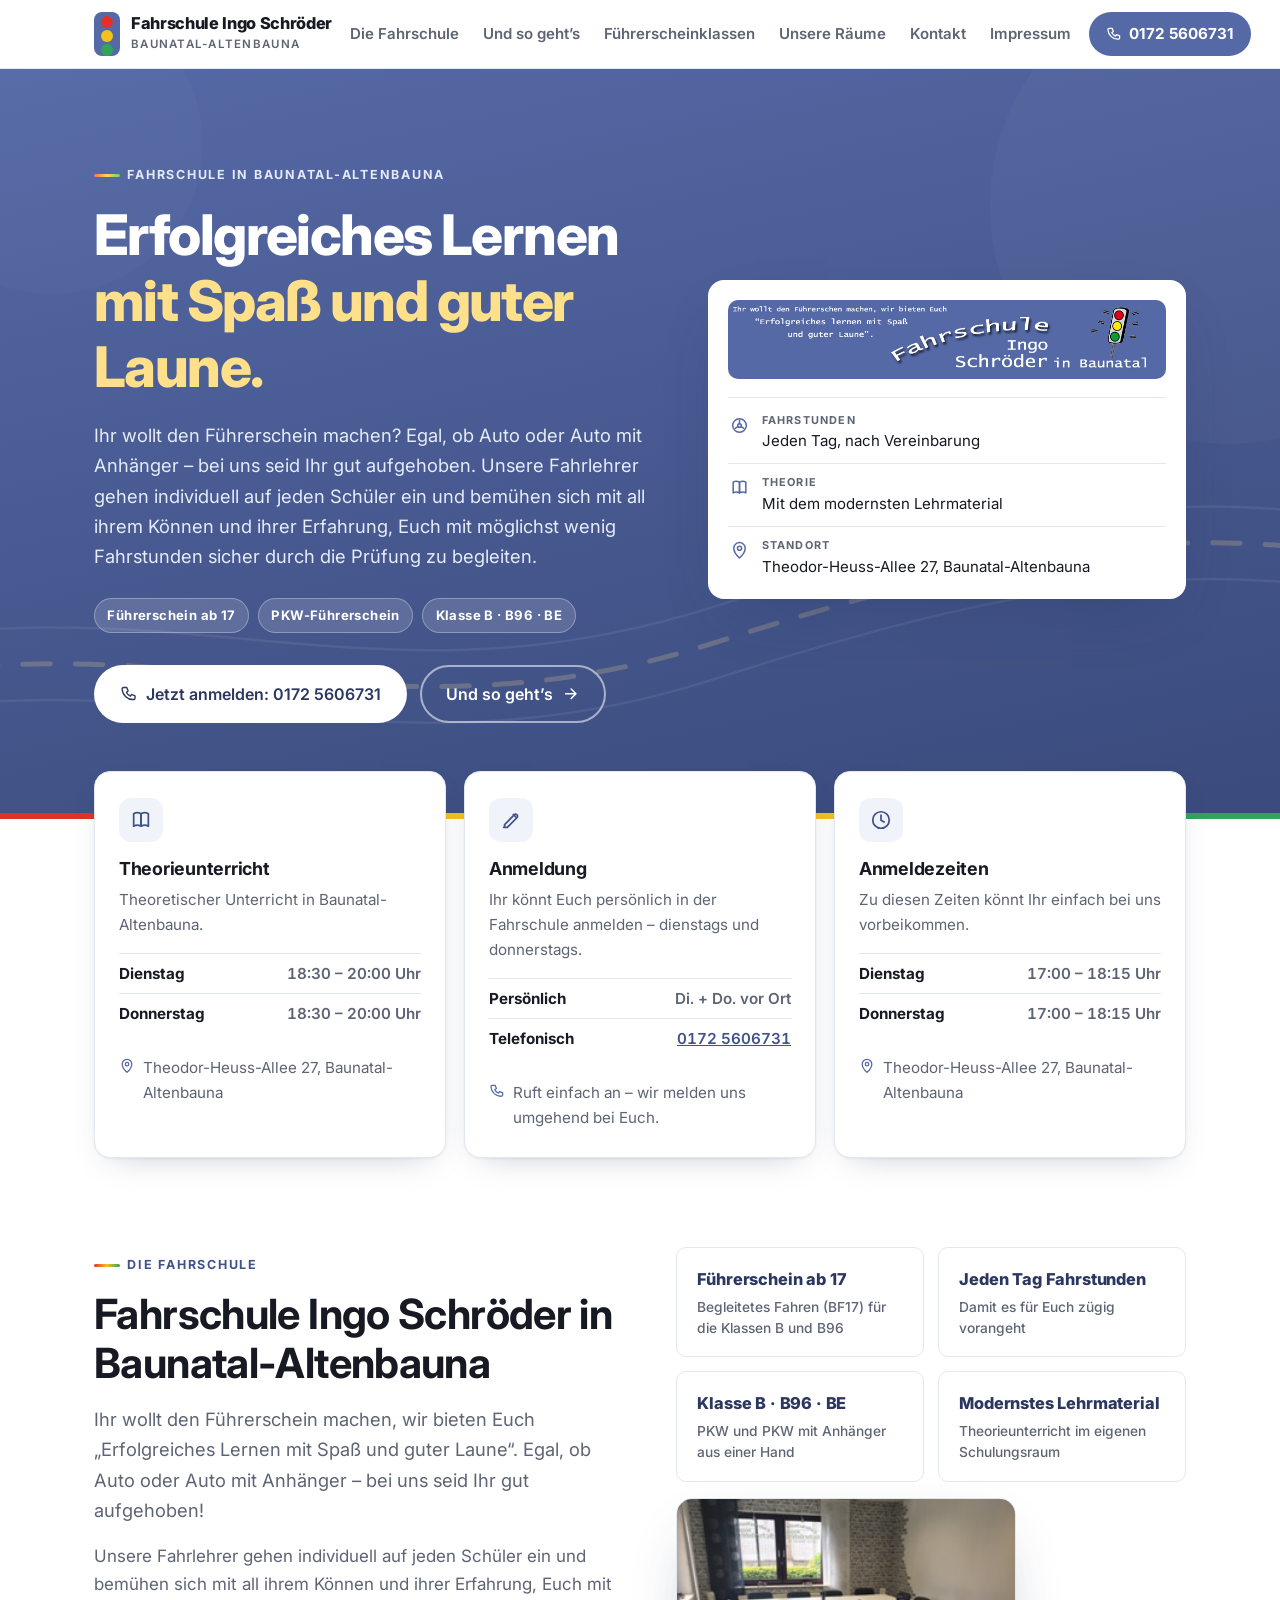
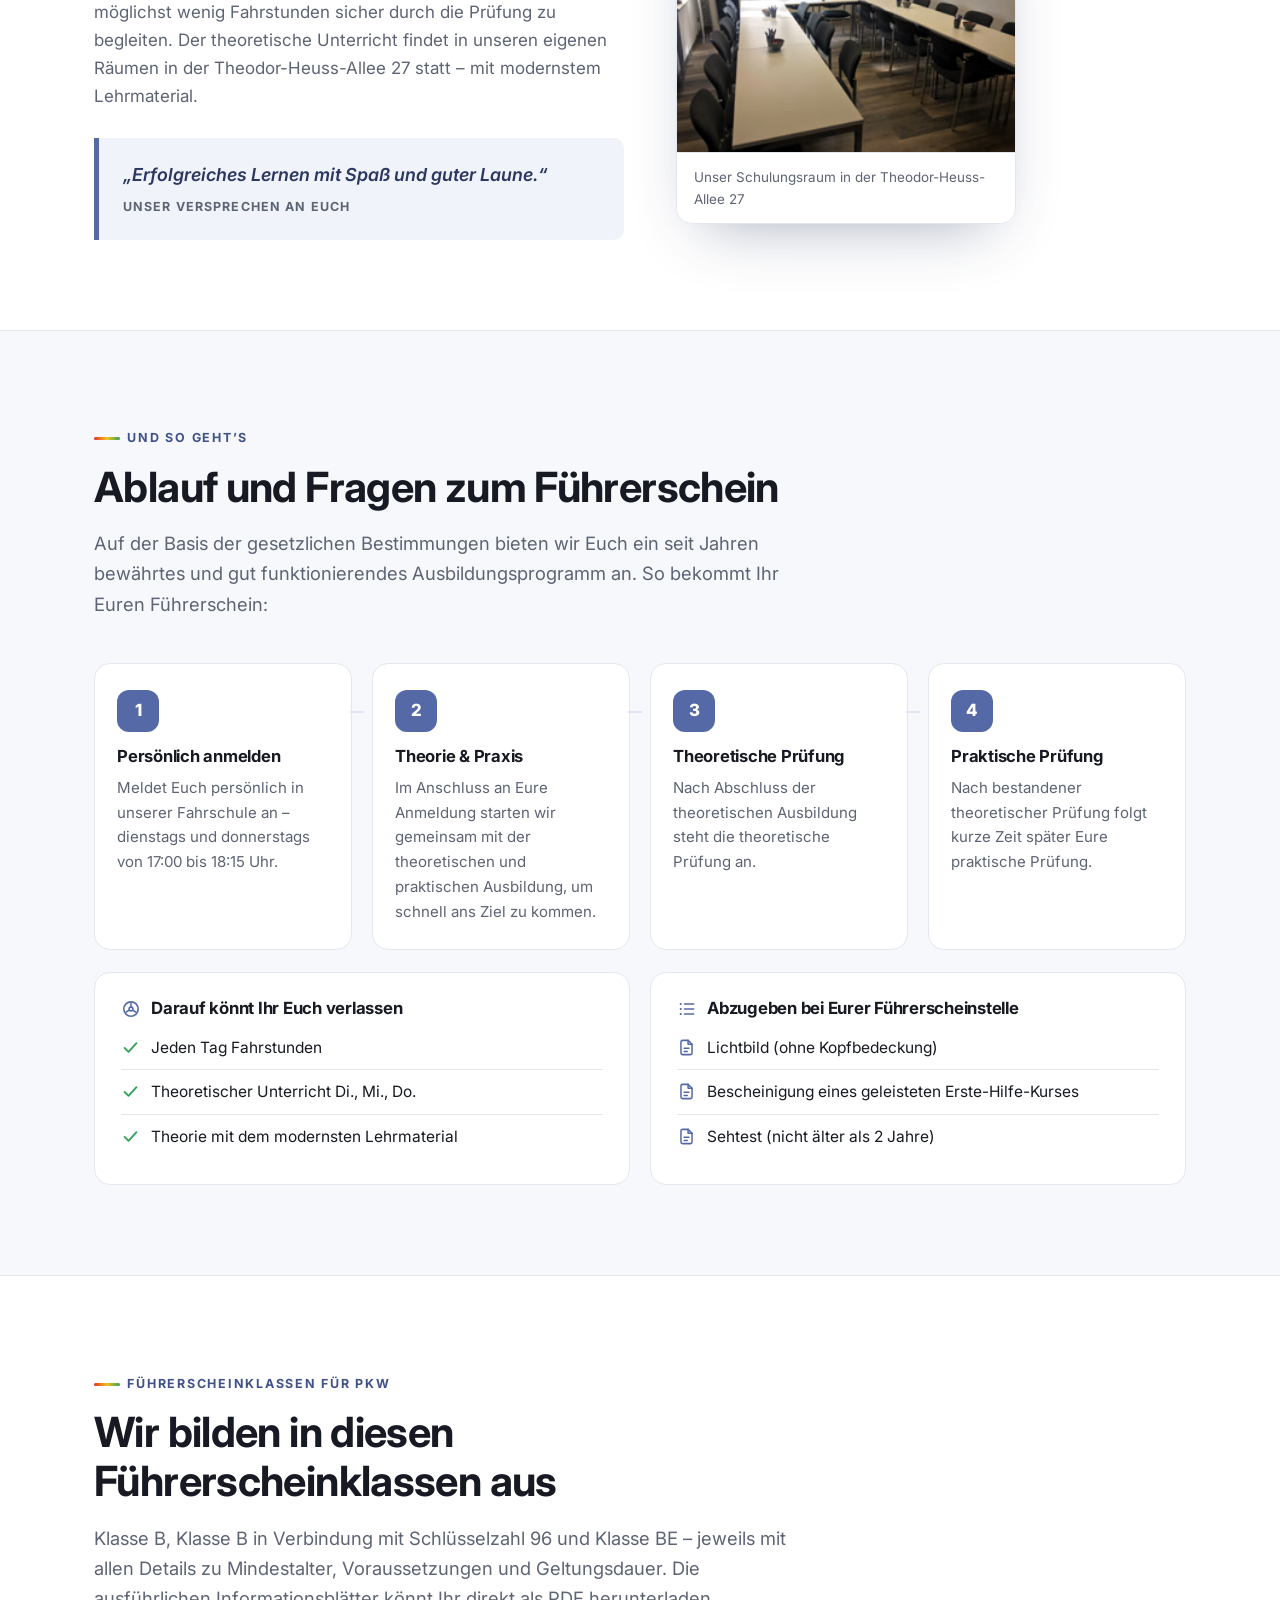
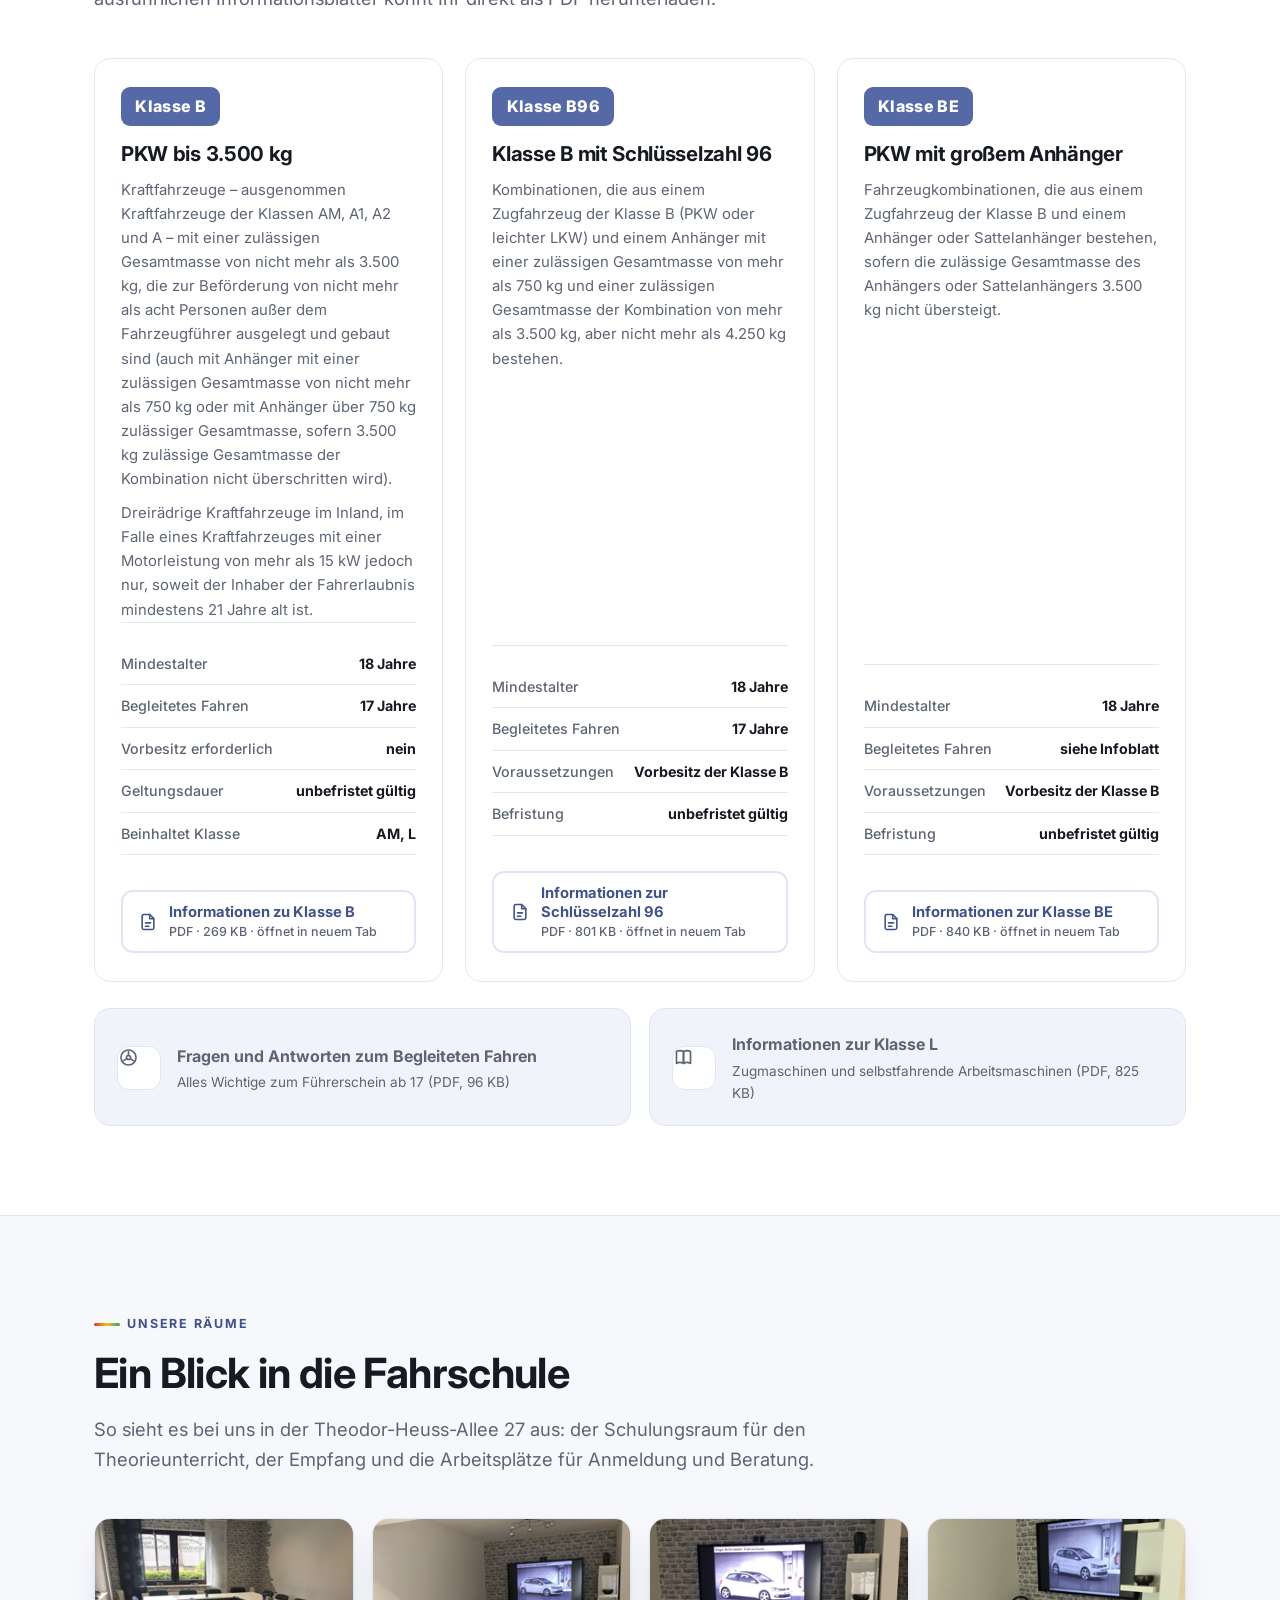
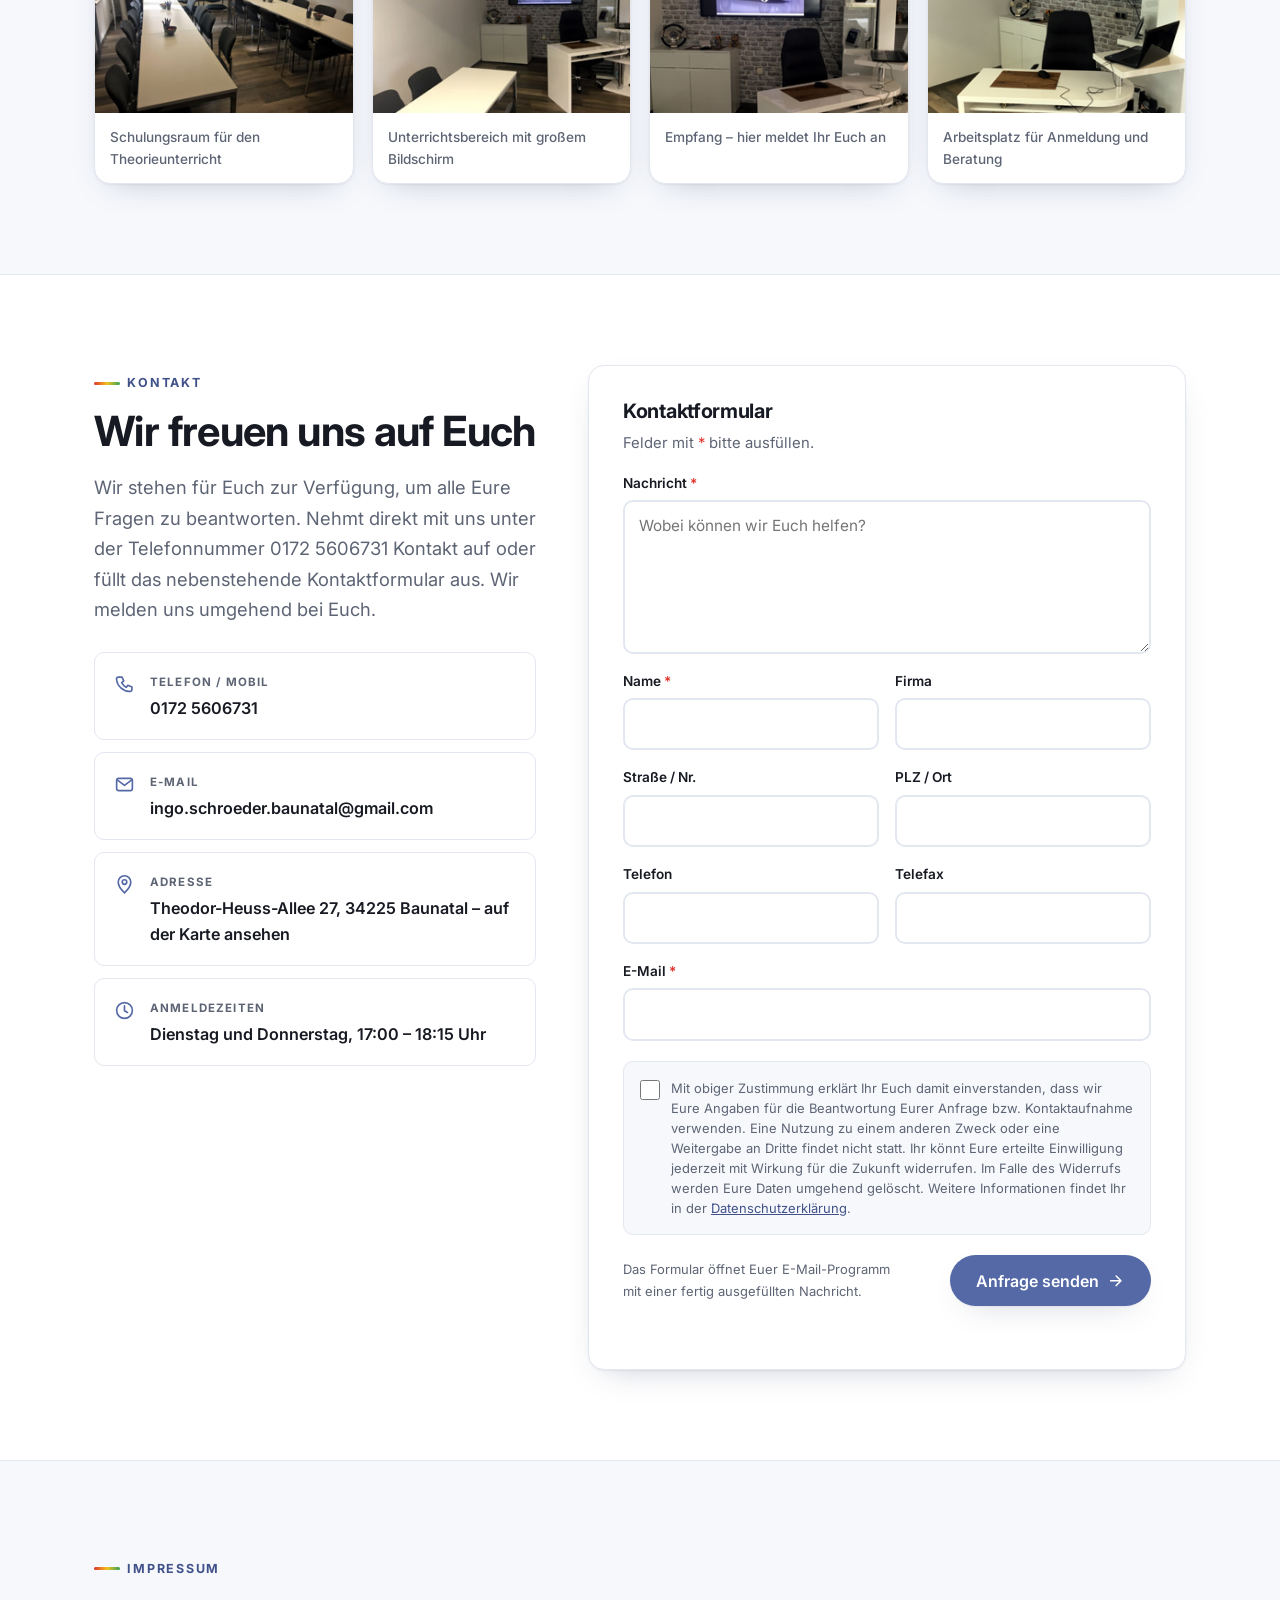
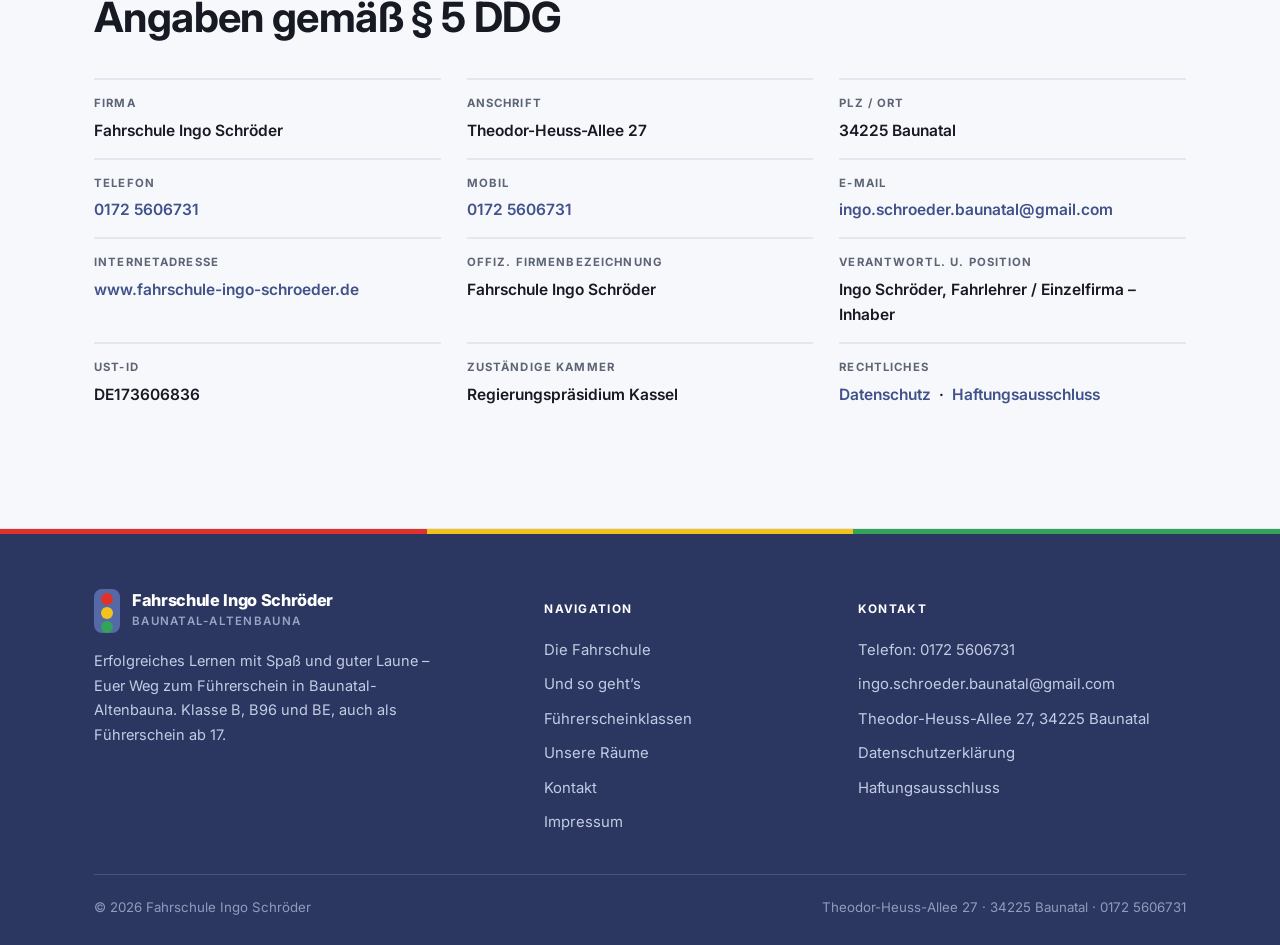
==== index.html @ b485b380 "Website Fahrschule Ingo Schroeder" ====
<!DOCTYPE html>
<html lang="de">
<head>
<meta charset="utf-8">
<meta name="viewport" content="width=device-width, initial-scale=1">
<title>Fahrschule Ingo Schröder – Führerschein in Baunatal-Altenbauna</title>
<meta name="description" content="Fahrschule Ingo Schröder in Baunatal-Altenbauna: Erfolgreiches Lernen mit Spaß und guter Laune. Führerschein ab 17, Klasse B, B96 und BE. Theodor-Heuss-Allee 27, 34225 Baunatal. Telefon 0172 5606731.">
<meta name="keywords" content="Fahrschule Baunatal, Fahrschule Kassel, Führerschein ab 17, BF17, Begleitetes Fahren, Klasse B, Klasse BE, Schlüsselzahl 96, Ingo Schröder">
<meta name="author" content="Fahrschule Ingo Schröder">
<meta name="theme-color" content="#5569a6">
<link rel="canonical" href="http://www.fahrschule-ingo-schroeder.de/">
<meta property="og:type" content="website">
<meta property="og:title" content="Fahrschule Ingo Schröder – Baunatal-Altenbauna">
<meta property="og:description" content="Erfolgreiches Lernen mit Spaß und guter Laune. Führerschein ab 17, Klasse B, B96 und BE in Baunatal-Altenbauna.">
<meta property="og:locale" content="de_DE">
<meta property="og:image" content="assets/img/logo.jpg">
<link rel="icon" href="data:image/svg+xml,%3Csvg xmlns='http://www.w3.org/2000/svg' viewBox='0 0 64 64'%3E%3Crect width='64' height='64' rx='14' fill='%235569a6'/%3E%3Ccircle cx='32' cy='19' r='6' fill='%23e0322b'/%3E%3Ccircle cx='32' cy='32' r='6' fill='%23f2c31d'/%3E%3Ccircle cx='32' cy='45' r='6' fill='%2334a35a'/%3E%3C/svg%3E">
<link rel="preconnect" href="https://fonts.googleapis.com">
<link rel="preconnect" href="https://fonts.gstatic.com" crossorigin>
<link href="https://fonts.googleapis.com/css2?family=Inter:wght@400;500;600;700;800&display=swap" rel="stylesheet">
<link rel="stylesheet" href="assets/css/style.css">
<script>
/* Einblend-Animationen nur aktivieren, wenn sie auch sicher wieder ausgeblendet
   werden koennen. Ohne JS bleibt die Seite dadurch vollstaendig sichtbar. */
(function(){
  try{
    if('IntersectionObserver' in window && !window.matchMedia('(prefers-reduced-motion: reduce)').matches){
      document.documentElement.className += ' js-anim';
    }
  }catch(e){}
})();
</script>
<script type="application/ld+json">
{
  "@context": "https://schema.org",
  "@type": "DrivingSchool",
  "name": "Fahrschule Ingo Schröder",
  "slogan": "Erfolgreiches Lernen mit Spaß und guter Laune",
  "url": "http://www.fahrschule-ingo-schroeder.de/",
  "telephone": "+49 172 5606731",
  "email": "ingo.schroeder.baunatal@gmail.com",
  "vatID": "DE173606836",
  "founder": "Ingo Schröder",
  "image": "assets/img/logo.jpg",
  "address": {
    "@type": "PostalAddress",
    "streetAddress": "Theodor-Heuss-Allee 27",
    "postalCode": "34225",
    "addressLocality": "Baunatal",
    "addressRegion": "Hessen",
    "addressCountry": "DE"
  },
  "openingHoursSpecification": [
    {
      "@type": "OpeningHoursSpecification",
      "dayOfWeek": ["Tuesday", "Thursday"],
      "opens": "17:00",
      "closes": "18:15",
      "description": "Anmeldezeiten"
    },
    {
      "@type": "OpeningHoursSpecification",
      "dayOfWeek": ["Tuesday", "Thursday"],
      "opens": "18:30",
      "closes": "20:00",
      "description": "Theoretischer Unterricht"
    }
  ]
}
</script>
</head>
<body>
<a class="skip" href="#main">Zum Inhalt springen</a>

<svg width="0" height="0" style="position:absolute" aria-hidden="true" focusable="false">
  <defs>
    <symbol id="i-phone" viewBox="0 0 24 24" fill="none" stroke="currentColor" stroke-width="1.9" stroke-linecap="round" stroke-linejoin="round"><path d="M6.2 3.5h3l1.9 4.7-2.4 1.7a12.4 12.4 0 0 0 5.4 5.4l1.7-2.4 4.7 1.9v3a2 2 0 0 1-2.2 2C10.6 20.6 3.4 13.4 2.9 5.7a2 2 0 0 1 2-2.2Z"/></symbol>
    <symbol id="i-mail" viewBox="0 0 24 24" fill="none" stroke="currentColor" stroke-width="1.9" stroke-linecap="round" stroke-linejoin="round"><rect x="3" y="5" width="18" height="14" rx="2.5"/><path d="m4 7 8 6 8-6"/></symbol>
    <symbol id="i-pin" viewBox="0 0 24 24" fill="none" stroke="currentColor" stroke-width="1.9" stroke-linecap="round" stroke-linejoin="round"><path d="M12 21.5s7.2-6.6 7.2-12.3A7.2 7.2 0 0 0 4.8 9.2C4.8 14.9 12 21.5 12 21.5Z"/><circle cx="12" cy="9.2" r="2.6"/></symbol>
    <symbol id="i-clock" viewBox="0 0 24 24" fill="none" stroke="currentColor" stroke-width="1.9" stroke-linecap="round" stroke-linejoin="round"><circle cx="12" cy="12" r="9"/><path d="M12 6.8v5.4l3.4 2"/></symbol>
    <symbol id="i-check" viewBox="0 0 24 24" fill="none" stroke="currentColor" stroke-width="2.4" stroke-linecap="round" stroke-linejoin="round"><path d="m4.5 12.5 5 5 10-11"/></symbol>
    <symbol id="i-doc" viewBox="0 0 24 24" fill="none" stroke="currentColor" stroke-width="1.9" stroke-linecap="round" stroke-linejoin="round"><path d="M14 3H7a2 2 0 0 0-2 2v14a2 2 0 0 0 2 2h10a2 2 0 0 0 2-2V8Z"/><path d="M14 3v5h5"/><path d="M9 13h6M9 17h4"/></symbol>
    <symbol id="i-pen" viewBox="0 0 24 24" fill="none" stroke="currentColor" stroke-width="1.9" stroke-linecap="round" stroke-linejoin="round"><path d="M4 20h4l10.5-10.5a2.1 2.1 0 0 0-3-3L5 17v3Z"/><path d="m14.5 6 3 3"/></symbol>
    <symbol id="i-book" viewBox="0 0 24 24" fill="none" stroke="currentColor" stroke-width="1.9" stroke-linecap="round" stroke-linejoin="round"><path d="M4 5.2c2.4-1.4 5.4-1.4 7.9 0v13.6c-2.5-1.4-5.5-1.4-7.9 0Z"/><path d="M20 5.2c-2.4-1.4-5.4-1.4-7.9 0v13.6c2.4-1.4 5.5-1.4 7.9 0Z"/></symbol>
    <symbol id="i-wheel" viewBox="0 0 24 24" fill="none" stroke="currentColor" stroke-width="1.9" stroke-linecap="round" stroke-linejoin="round"><circle cx="12" cy="12" r="8.6"/><circle cx="12" cy="12" r="2.3"/><path d="M12 5.4v4.3M6.4 15.6l3.6-2.3M17.6 15.6 14 13.3"/></symbol>
    <symbol id="i-arrow" viewBox="0 0 24 24" fill="none" stroke="currentColor" stroke-width="2.1" stroke-linecap="round" stroke-linejoin="round"><path d="M5 12h13M12.5 5.5 19 12l-6.5 6.5"/></symbol>
    <symbol id="i-up" viewBox="0 0 24 24" fill="none" stroke="currentColor" stroke-width="2.2" stroke-linecap="round" stroke-linejoin="round"><path d="M12 19V6M5.5 12.5 12 6l6.5 6.5"/></symbol>
    <symbol id="i-list" viewBox="0 0 24 24" fill="none" stroke="currentColor" stroke-width="1.9" stroke-linecap="round" stroke-linejoin="round"><path d="M9 6h11M9 12h11M9 18h11"/><circle cx="4.5" cy="6" r="1.3" fill="currentColor" stroke="none"/><circle cx="4.5" cy="12" r="1.3" fill="currentColor" stroke="none"/><circle cx="4.5" cy="18" r="1.3" fill="currentColor" stroke="none"/></symbol>
  </defs>
</svg>

<header class="header">
  <div class="header__inner">
    <a class="brand" href="#top" aria-label="Fahrschule Ingo Schröder – zum Seitenanfang">
      <span class="mark" aria-hidden="true"><b></b><b></b><b></b></span>
      <span>
        <span class="brand__name">Fahrschule Ingo Schröder</span>
        <span class="brand__sub">Baunatal-Altenbauna</span>
      </span>
    </a>
    <nav class="nav" id="nav" aria-label="Hauptnavigation">
      <a href="#fahrschule">Die Fahrschule</a>
      <a href="#ablauf">Und so geht&rsquo;s</a>
      <a href="#klassen">Führerscheinklassen</a>
      <a href="#raeume">Unsere Räume</a>
      <a href="#kontakt">Kontakt</a>
      <a href="#impressum">Impressum</a>
    </nav>
    <div class="header__cta">
      <a class="telbtn" href="tel:+491725606731"><svg aria-hidden="true"><use href="#i-phone"/></svg><span>0172 5606731</span></a>
      <button class="burger" id="burger" type="button" aria-label="Menü öffnen" aria-expanded="false" aria-controls="nav"><i></i></button>
    </div>
  </div>
</header>

<main id="main">

  <!-- ===================== HERO ===================== -->
  <section class="hero" id="top">
    <svg class="hero__deco" aria-hidden="true" focusable="false" preserveAspectRatio="xMidYMid slice" viewBox="0 0 1200 600">
      <circle cx="1070" cy="110" r="190" fill="#ffffff" fill-opacity=".05"/>
      <circle cx="130" cy="60" r="120" fill="#ffffff" fill-opacity=".04"/>
      <g fill="none" stroke="#ffffff" stroke-opacity=".13" stroke-width="2">
        <path d="M-60 470C220 400 380 520 660 430S1080 330 1260 380"/>
        <path d="M-60 528C220 458 380 578 660 488S1080 388 1260 438"/>
      </g>
      <path d="M-60 499C220 429 380 549 660 459S1080 359 1260 409" fill="none" stroke="#ffe08a" stroke-opacity=".38" stroke-width="4" stroke-dasharray="22 20" stroke-linecap="round"/>
    </svg>
    <div class="hero__inner">
      <div>
        <span class="eyebrow">Fahrschule in Baunatal-Altenbauna</span>
        <h1>Erfolgreiches Lernen <span>mit Spaß und guter Laune.</span></h1>
        <p class="hero__text">Ihr wollt den Führerschein machen? Egal, ob Auto oder Auto mit Anhänger &ndash; bei uns seid Ihr gut aufgehoben. Unsere Fahrlehrer gehen individuell auf jeden Schüler ein und bemühen sich mit all ihrem Können und ihrer Erfahrung, Euch mit möglichst wenig Fahrstunden sicher durch die Prüfung zu begleiten.</p>
        <div class="hero__tags">
          <span class="tag">Führerschein ab 17</span>
          <span class="tag">PKW-Führerschein</span>
          <span class="tag">Klasse B · B96 · BE</span>
        </div>
        <div class="hero__actions">
          <a class="btn btn--onblue" href="tel:+491725606731"><svg aria-hidden="true"><use href="#i-phone"/></svg> Jetzt anmelden: 0172 5606731</a>
          <a class="btn btn--ghostblue" href="#ablauf">Und so geht&rsquo;s <svg aria-hidden="true"><use href="#i-arrow"/></svg></a>
        </div>
      </div>
      <div class="hero__media">
        <div class="hero__card">
          <img class="hero__card-logo" src="assets/img/logo.jpg" width="840" height="150" alt="Logo der Fahrschule Ingo Schröder in Baunatal mit dem Text: Ihr wollt den Führerschein machen, wir bieten Euch &bdquo;Erfolgreiches lernen mit Spaß und guter Laune&ldquo;.">
          <ul class="hero__card-facts">
            <li>
              <svg aria-hidden="true"><use href="#i-wheel"/></svg>
              <span><b>Fahrstunden</b>Jeden Tag, nach Vereinbarung</span>
            </li>
            <li>
              <svg aria-hidden="true"><use href="#i-book"/></svg>
              <span><b>Theorie</b>Mit dem modernsten Lehrmaterial</span>
            </li>
            <li>
              <svg aria-hidden="true"><use href="#i-pin"/></svg>
              <span><b>Standort</b>Theodor-Heuss-Allee 27, Baunatal-Altenbauna</span>
            </li>
          </ul>
        </div>
      </div>
    </div>
  </section>

  <!-- ===================== ZEITEN AUF EINEN BLICK ===================== -->
  <section class="quick" id="zeiten" aria-labelledby="zeiten-titel">
    <div class="wrap">
      <h2 class="vh" id="zeiten-titel">Unterrichts- und Anmeldezeiten auf einen Blick</h2>
      <div class="quick__grid">
        <div class="qcard reveal">
          <div class="qcard__ico" aria-hidden="true"><svg><use href="#i-book"/></svg></div>
          <h3>Theorieunterricht</h3>
          <p>Theoretischer Unterricht in Baunatal-Altenbauna.</p>
          <ul class="times">
            <li><b>Dienstag</b><span>18:30 &ndash; 20:00 Uhr</span></li>
            <li><b>Donnerstag</b><span>18:30 &ndash; 20:00 Uhr</span></li>
          </ul>
          <p class="qcard__addr"><svg aria-hidden="true"><use href="#i-pin"/></svg> Theodor-Heuss-Allee 27, Baunatal-Altenbauna</p>
        </div>
        <div class="qcard reveal">
          <div class="qcard__ico" aria-hidden="true"><svg><use href="#i-pen"/></svg></div>
          <h3>Anmeldung</h3>
          <p>Ihr könnt Euch persönlich in der Fahrschule anmelden &ndash; dienstags und donnerstags.</p>
          <ul class="times">
            <li><b>Persönlich</b><span>Di. + Do. vor Ort</span></li>
            <li><b>Telefonisch</b><span><a href="tel:+491725606731">0172 5606731</a></span></li>
          </ul>
          <p class="qcard__addr"><svg aria-hidden="true"><use href="#i-phone"/></svg> Ruft einfach an &ndash; wir melden uns umgehend bei Euch.</p>
        </div>
        <div class="qcard reveal">
          <div class="qcard__ico" aria-hidden="true"><svg><use href="#i-clock"/></svg></div>
          <h3>Anmeldezeiten</h3>
          <p>Zu diesen Zeiten könnt Ihr einfach bei uns vorbeikommen.</p>
          <ul class="times">
            <li><b>Dienstag</b><span>17:00 &ndash; 18:15 Uhr</span></li>
            <li><b>Donnerstag</b><span>17:00 &ndash; 18:15 Uhr</span></li>
          </ul>
          <p class="qcard__addr"><svg aria-hidden="true"><use href="#i-pin"/></svg> Theodor-Heuss-Allee 27, Baunatal-Altenbauna</p>
        </div>
      </div>
    </div>
  </section>

  <!-- ===================== DIE FAHRSCHULE ===================== -->
  <section class="section" id="fahrschule">
    <div class="wrap">
      <div class="about__grid">
        <div class="about__body reveal">
          <span class="eyebrow">Die Fahrschule</span>
          <h2>Fahrschule Ingo Schröder in Baunatal-Altenbauna</h2>
          <p class="lede">Ihr wollt den Führerschein machen, wir bieten Euch &bdquo;Erfolgreiches Lernen mit Spaß und guter Laune&ldquo;. Egal, ob Auto oder Auto mit Anhänger &ndash; bei uns seid Ihr gut aufgehoben!</p>
          <p style="margin-top:16px;color:var(--muted)">Unsere Fahrlehrer gehen individuell auf jeden Schüler ein und bemühen sich mit all ihrem Können und ihrer Erfahrung, Euch mit möglichst wenig Fahrstunden sicher durch die Prüfung zu begleiten. Der theoretische Unterricht findet in unseren eigenen Räumen in der Theodor-Heuss-Allee 27 statt &ndash; mit modernstem Lehrmaterial.</p>
          <blockquote class="quote">
            <p>&bdquo;Erfolgreiches Lernen mit Spaß und guter Laune.&ldquo;</p>
            <cite>Unser Versprechen an Euch</cite>
          </blockquote>
        </div>
        <div class="about__media reveal">
          <div class="stats">
            <div class="stat"><b>Führerschein ab 17</b><span>Begleitetes Fahren (BF17) für die Klassen B und B96</span></div>
            <div class="stat"><b>Jeden Tag Fahrstunden</b><span>Damit es für Euch zügig vorangeht</span></div>
            <div class="stat"><b>Klasse B · B96 · BE</b><span>PKW und PKW mit Anhänger aus einer Hand</span></div>
            <div class="stat"><b>Modernstes Lehrmaterial</b><span>Theorieunterricht im eigenen Schulungsraum</span></div>
          </div>
          <figure class="photo about__photo">
            <img src="assets/img/raum-schulungsraum.jpg" width="280" height="210" alt="Schulungsraum der Fahrschule Ingo Schröder mit langen Tischreihen, Stühlen und Ziegelwand" loading="lazy">
            <figcaption>Unser Schulungsraum in der Theodor-Heuss-Allee 27</figcaption>
          </figure>
        </div>
      </div>
    </div>
  </section>

  <!-- ===================== UND SO GEHT'S ===================== -->
  <section class="section section--soft" id="ablauf">
    <div class="wrap">
      <div class="section__head reveal">
        <span class="eyebrow">Und so geht&rsquo;s</span>
        <h2>Ablauf und Fragen zum Führerschein</h2>
        <p class="lede">Auf der Basis der gesetzlichen Bestimmungen bieten wir Euch ein seit Jahren bewährtes und gut funktionierendes Ausbildungsprogramm an. So bekommt Ihr Euren Führerschein:</p>
      </div>

      <ol class="steps reveal">
        <li class="step">
          <div class="step__n" aria-hidden="true">1</div>
          <h3>Persönlich anmelden</h3>
          <p>Meldet Euch persönlich in unserer Fahrschule an &ndash; dienstags und donnerstags von 17:00 bis 18:15 Uhr.</p>
        </li>
        <li class="step">
          <div class="step__n" aria-hidden="true">2</div>
          <h3>Theorie &amp; Praxis</h3>
          <p>Im Anschluss an Eure Anmeldung starten wir gemeinsam mit der theoretischen und praktischen Ausbildung, um schnell ans Ziel zu kommen.</p>
        </li>
        <li class="step">
          <div class="step__n" aria-hidden="true">3</div>
          <h3>Theoretische Prüfung</h3>
          <p>Nach Abschluss der theoretischen Ausbildung steht die theoretische Prüfung an.</p>
        </li>
        <li class="step">
          <div class="step__n" aria-hidden="true">4</div>
          <h3>Praktische Prüfung</h3>
          <p>Nach bestandener theoretischer Prüfung folgt kurze Zeit später Eure praktische Prüfung.</p>
        </li>
      </ol>

      <div class="panels reveal">
        <div class="panel">
          <h3><svg aria-hidden="true"><use href="#i-wheel"/></svg> Darauf könnt Ihr Euch verlassen</h3>
          <ul>
            <li><svg aria-hidden="true"><use href="#i-check"/></svg> Jeden Tag Fahrstunden</li>
            <li><svg aria-hidden="true"><use href="#i-check"/></svg> Theoretischer Unterricht Di., Mi., Do.</li>
            <li><svg aria-hidden="true"><use href="#i-check"/></svg> Theorie mit dem modernsten Lehrmaterial</li>
          </ul>
        </div>
        <div class="panel panel--note">
          <h3><svg aria-hidden="true"><use href="#i-list"/></svg> Abzugeben bei Eurer Führerscheinstelle</h3>
          <ul>
            <li><svg aria-hidden="true"><use href="#i-doc"/></svg> Lichtbild (ohne Kopfbedeckung)</li>
            <li><svg aria-hidden="true"><use href="#i-doc"/></svg> Bescheinigung eines geleisteten Erste-Hilfe-Kurses</li>
            <li><svg aria-hidden="true"><use href="#i-doc"/></svg> Sehtest (nicht älter als 2 Jahre)</li>
          </ul>
        </div>
      </div>
    </div>
  </section>

  <!-- ===================== FÜHRERSCHEINKLASSEN ===================== -->
  <section class="section" id="klassen">
    <div class="wrap">
      <div class="section__head reveal">
        <span class="eyebrow">Führerscheinklassen für PKW</span>
        <h2>Wir bilden in diesen Führerscheinklassen aus</h2>
        <p class="lede">Klasse B, Klasse B in Verbindung mit Schlüsselzahl 96 und Klasse BE &ndash; jeweils mit allen Details zu Mindestalter, Voraussetzungen und Geltungsdauer. Die ausführlichen Informationsblätter könnt Ihr direkt als PDF herunterladen.</p>
      </div>

      <div class="classes reveal">

        <article class="cls">
          <span class="cls__badge">Klasse B</span>
          <h3>PKW bis 3.500 kg</h3>
          <div class="cls__desc">
            <p>Kraftfahrzeuge &ndash; ausgenommen Kraftfahrzeuge der Klassen AM, A1, A2 und A &ndash; mit einer zulässigen Gesamtmasse von nicht mehr als 3.500 kg, die zur Beförderung von nicht mehr als acht Personen außer dem Fahrzeugführer ausgelegt und gebaut sind (auch mit Anhänger mit einer zulässigen Gesamtmasse von nicht mehr als 750 kg oder mit Anhänger über 750 kg zulässiger Gesamtmasse, sofern 3.500 kg zulässige Gesamtmasse der Kombination nicht überschritten wird).</p>
            <p>Dreirädrige Kraftfahrzeuge im Inland, im Falle eines Kraftfahrzeuges mit einer Motorleistung von mehr als 15 kW jedoch nur, soweit der Inhaber der Fahrerlaubnis mindestens 21 Jahre alt ist.</p>
          </div>
          <dl class="spec">
            <div><dt>Mindestalter</dt><dd>18 Jahre</dd></div>
            <div><dt>Begleitetes Fahren</dt><dd>17 Jahre</dd></div>
            <div><dt>Vorbesitz erforderlich</dt><dd>nein</dd></div>
            <div><dt>Geltungsdauer</dt><dd>unbefristet gültig</dd></div>
            <div><dt>Beinhaltet Klasse</dt><dd>AM, L</dd></div>
          </dl>
          <div class="cls__foot">
            <a class="dl" href="assets/pdf/klasse-b.pdf" target="_blank" rel="noopener">
              <svg aria-hidden="true"><use href="#i-doc"/></svg>
              <span>Informationen zu Klasse B<small>PDF &middot; 269 KB &middot; öffnet in neuem Tab</small></span>
            </a>
          </div>
        </article>

        <article class="cls">
          <span class="cls__badge">Klasse B96</span>
          <h3>Klasse B mit Schlüsselzahl 96</h3>
          <div class="cls__desc">
            <p>Kombinationen, die aus einem Zugfahrzeug der Klasse B (PKW oder leichter LKW) und einem Anhänger mit einer zulässigen Gesamtmasse von mehr als 750 kg und einer zulässigen Gesamtmasse der Kombination von mehr als 3.500 kg, aber nicht mehr als 4.250 kg bestehen.</p>
          </div>
          <dl class="spec">
            <div><dt>Mindestalter</dt><dd>18 Jahre</dd></div>
            <div><dt>Begleitetes Fahren</dt><dd>17 Jahre</dd></div>
            <div><dt>Voraussetzungen</dt><dd>Vorbesitz der Klasse B</dd></div>
            <div><dt>Befristung</dt><dd>unbefristet gültig</dd></div>
          </dl>
          <div class="cls__foot">
            <a class="dl" href="assets/pdf/klasse-b96.pdf" target="_blank" rel="noopener">
              <svg aria-hidden="true"><use href="#i-doc"/></svg>
              <span>Informationen zur Schlüsselzahl 96<small>PDF &middot; 801 KB &middot; öffnet in neuem Tab</small></span>
            </a>
          </div>
        </article>

        <article class="cls">
          <span class="cls__badge">Klasse BE</span>
          <h3>PKW mit großem Anhänger</h3>
          <div class="cls__desc">
            <p>Fahrzeugkombinationen, die aus einem Zugfahrzeug der Klasse B und einem Anhänger oder Sattelanhänger bestehen, sofern die zulässige Gesamtmasse des Anhängers oder Sattelanhängers 3.500 kg nicht übersteigt.</p>
          </div>
          <dl class="spec">
            <div><dt>Mindestalter</dt><dd>18 Jahre</dd></div>
            <div><dt>Begleitetes Fahren</dt><dd>siehe Infoblatt</dd></div>
            <div><dt>Voraussetzungen</dt><dd>Vorbesitz der Klasse B</dd></div>
            <div><dt>Befristung</dt><dd>unbefristet gültig</dd></div>
          </dl>
          <div class="cls__foot">
            <a class="dl" href="assets/pdf/klasse-be.pdf" target="_blank" rel="noopener">
              <svg aria-hidden="true"><use href="#i-doc"/></svg>
              <span>Informationen zur Klasse BE<small>PDF &middot; 840 KB &middot; öffnet in neuem Tab</small></span>
            </a>
          </div>
        </article>

      </div>

      <div class="dlrow reveal">
        <a class="dlcard" href="assets/pdf/fragen-und-antworten-zum-begleitenten-fahren.pdf" target="_blank" rel="noopener">
          <span class="dlcard__ico" aria-hidden="true"><svg><use href="#i-wheel"/></svg></span>
          <span>
            <b>Fragen und Antworten zum Begleiteten Fahren</b>
            <span>Alles Wichtige zum Führerschein ab 17 (PDF, 96 KB)</span>
          </span>
        </a>
        <a class="dlcard" href="assets/pdf/klasse-l.pdf" target="_blank" rel="noopener">
          <span class="dlcard__ico" aria-hidden="true"><svg><use href="#i-book"/></svg></span>
          <span>
            <b>Informationen zur Klasse L</b>
            <span>Zugmaschinen und selbstfahrende Arbeitsmaschinen (PDF, 825 KB)</span>
          </span>
        </a>
      </div>
    </div>
  </section>

  <!-- ===================== UNSERE RÄUME ===================== -->
  <section class="section section--soft" id="raeume">
    <div class="wrap">
      <div class="section__head reveal">
        <span class="eyebrow">Unsere Räume</span>
        <h2>Ein Blick in die Fahrschule</h2>
        <p class="lede">So sieht es bei uns in der Theodor-Heuss-Allee 27 aus: der Schulungsraum für den Theorieunterricht, der Empfang und die Arbeitsplätze für Anmeldung und Beratung.</p>
      </div>
      <div class="gallery reveal">
        <figure>
          <img src="assets/img/raum-schulungsraum.jpg" width="280" height="210" alt="Schulungsraum mit langen Tischreihen und Stühlen, Fenster und Ziegelwand" loading="lazy">
          <figcaption>Schulungsraum für den Theorieunterricht</figcaption>
        </figure>
        <figure>
          <img src="assets/img/raum-buero.jpg" width="280" height="210" alt="Raum der Fahrschule mit Bildschirm an der Ziegelwand, Sideboard und Schreibtisch" loading="lazy">
          <figcaption>Unterrichtsbereich mit großem Bildschirm</figcaption>
        </figure>
        <figure>
          <img src="assets/img/raum-empfang.jpg" width="280" height="426" data-crop="hoch" alt="Empfangsbereich der Fahrschule mit Schreibtisch, Bürostuhl und Bildschirm an der Ziegelwand" loading="lazy">
          <figcaption>Empfang &ndash; hier meldet Ihr Euch an</figcaption>
        </figure>
        <figure>
          <img src="assets/img/raum-arbeitsplatz.jpg" width="280" height="373" data-crop="hoch" alt="Arbeitsplatz der Fahrschule mit Schreibtisch, Laptop und Bildschirm an der Ziegelwand" loading="lazy">
          <figcaption>Arbeitsplatz für Anmeldung und Beratung</figcaption>
        </figure>
      </div>
    </div>
  </section>

  <!-- ===================== KONTAKT ===================== -->
  <section class="section" id="kontakt">
    <div class="wrap">
      <div class="contact__grid">
        <div class="reveal">
          <span class="eyebrow">Kontakt</span>
          <h2>Wir freuen uns auf Euch</h2>
          <p class="lede">Wir stehen für Euch zur Verfügung, um alle Eure Fragen zu beantworten. Nehmt direkt mit uns unter der Telefonnummer 0172 5606731 Kontakt auf oder füllt das nebenstehende Kontaktformular aus. Wir melden uns umgehend bei Euch.</p>
          <div class="ccards">
            <a class="ccard" href="tel:+491725606731">
              <svg aria-hidden="true"><use href="#i-phone"/></svg>
              <span><b>Telefon / Mobil</b><span>0172 5606731</span></span>
            </a>
            <a class="ccard" href="mailto:ingo.schroeder.baunatal@gmail.com">
              <svg aria-hidden="true"><use href="#i-mail"/></svg>
              <span><b>E-Mail</b><span>ingo.schroeder.baunatal@gmail.com</span></span>
            </a>
            <a class="ccard" href="https://www.openstreetmap.org/search?query=Theodor-Heuss-Allee%2027%2C%2034225%20Baunatal" target="_blank" rel="noopener">
              <svg aria-hidden="true"><use href="#i-pin"/></svg>
              <span><b>Adresse</b><span>Theodor-Heuss-Allee 27, 34225 Baunatal &ndash; auf der Karte ansehen</span></span>
            </a>
            <a class="ccard" href="#ablauf">
              <svg aria-hidden="true"><use href="#i-clock"/></svg>
              <span><b>Anmeldezeiten</b><span>Dienstag und Donnerstag, 17:00 &ndash; 18:15 Uhr</span></span>
            </a>
          </div>
        </div>

        <div class="reveal">
          <form class="form" id="kontaktformular" novalidate>
            <h3>Kontaktformular</h3>
            <p>Felder mit <span style="color:var(--red)">*</span> bitte ausfüllen.</p>

            <div class="field">
              <label for="f-nachricht">Nachricht <span class="req">*</span></label>
              <textarea id="f-nachricht" name="nachricht" rows="5" required placeholder="Wobei können wir Euch helfen?"></textarea>
            </div>

            <div class="grid2">
              <div class="field">
                <label for="f-name">Name <span class="req">*</span></label>
                <input id="f-name" name="name" type="text" autocomplete="name" required>
              </div>
              <div class="field">
                <label for="f-firma">Firma</label>
                <input id="f-firma" name="firma" type="text" autocomplete="organization">
              </div>
              <div class="field">
                <label for="f-strasse">Straße / Nr.</label>
                <input id="f-strasse" name="strasse" type="text" autocomplete="street-address">
              </div>
              <div class="field">
                <label for="f-ort">PLZ / Ort</label>
                <input id="f-ort" name="ort" type="text" autocomplete="postal-code">
              </div>
              <div class="field">
                <label for="f-telefon">Telefon</label>
                <input id="f-telefon" name="telefon" type="tel" autocomplete="tel">
              </div>
              <div class="field">
                <label for="f-telefax">Telefax</label>
                <input id="f-telefax" name="telefax" type="tel">
              </div>
            </div>

            <div class="field">
              <label for="f-email">E-Mail <span class="req">*</span></label>
              <input id="f-email" name="email" type="email" autocomplete="email" required>
            </div>

            <div class="consent">
              <input id="f-consent" name="consent" type="checkbox" required>
              <label for="f-consent">Mit obiger Zustimmung erklärt Ihr Euch damit einverstanden, dass wir Eure Angaben für die Beantwortung Eurer Anfrage bzw. Kontaktaufnahme verwenden. Eine Nutzung zu einem anderen Zweck oder eine Weitergabe an Dritte findet nicht statt. Ihr könnt Eure erteilte Einwilligung jederzeit mit Wirkung für die Zukunft widerrufen. Im Falle des Widerrufs werden Eure Daten umgehend gelöscht. Weitere Informationen findet Ihr in der <a href="datenschutz.html">Datenschutzerklärung</a>.</label>
            </div>

            <div class="form__foot">
              <p class="form__hint">Das Formular öffnet Euer E-Mail-Programm mit einer fertig ausgefüllten Nachricht.</p>
              <button class="btn btn--primary" type="submit">Anfrage senden <svg aria-hidden="true"><use href="#i-arrow"/></svg></button>
            </div>
            <p class="form__status" id="formStatus" role="status" aria-live="polite"></p>
          </form>
        </div>
      </div>
    </div>
  </section>

  <!-- ===================== IMPRESSUM ===================== -->
  <section class="section section--soft" id="impressum">
    <div class="wrap">
      <div class="section__head reveal">
        <span class="eyebrow">Impressum</span>
        <h2>Angaben gemäß § 5 DDG</h2>
      </div>
      <dl class="imprint reveal">
        <div><dt>Firma</dt><dd>Fahrschule Ingo Schröder</dd></div>
        <div><dt>Anschrift</dt><dd>Theodor-Heuss-Allee 27</dd></div>
        <div><dt>PLZ / Ort</dt><dd>34225 Baunatal</dd></div>
        <div><dt>Telefon</dt><dd><a href="tel:+491725606731">0172 5606731</a></dd></div>
        <div><dt>Mobil</dt><dd><a href="tel:+491725606731">0172 5606731</a></dd></div>
        <div><dt>E-Mail</dt><dd><a href="mailto:ingo.schroeder.baunatal@gmail.com">ingo.schroeder.baunatal@gmail.com</a></dd></div>
        <div><dt>Internetadresse</dt><dd><a href="http://www.fahrschule-ingo-schroeder.de" target="_blank" rel="noopener">www.fahrschule-ingo-schroeder.de</a></dd></div>
        <div><dt>Offiz. Firmenbezeichnung</dt><dd>Fahrschule Ingo Schröder</dd></div>
        <div><dt>Verantwortl. u. Position</dt><dd>Ingo Schröder, Fahrlehrer / Einzelfirma &ndash; Inhaber</dd></div>
        <div><dt>USt-ID</dt><dd>DE173606836</dd></div>
        <div><dt>Zuständige Kammer</dt><dd>Regierungspräsidium Kassel</dd></div>
        <div><dt>Rechtliches</dt><dd><a href="datenschutz.html">Datenschutz</a> &nbsp;·&nbsp; <a href="haftungsausschluss.html">Haftungsausschluss</a></dd></div>
      </dl>
    </div>
  </section>

</main>

<footer class="footer">
  <div class="wrap">
    <div class="footer__grid">
      <div>
        <div class="footer__brand">
          <span class="mark" aria-hidden="true"><b></b><b></b><b></b></span>
          <span>
            <span class="brand__name">Fahrschule Ingo Schröder</span>
            <span class="brand__sub">Baunatal-Altenbauna</span>
          </span>
        </div>
        <p>Erfolgreiches Lernen mit Spaß und guter Laune &ndash; Euer Weg zum Führerschein in Baunatal-Altenbauna. Klasse B, B96 und BE, auch als Führerschein ab 17.</p>
      </div>
      <div>
        <h2>Navigation</h2>
        <a href="#fahrschule">Die Fahrschule</a>
        <a href="#ablauf">Und so geht&rsquo;s</a>
        <a href="#klassen">Führerscheinklassen</a>
        <a href="#raeume">Unsere Räume</a>
        <a href="#kontakt">Kontakt</a>
        <a href="#impressum">Impressum</a>
      </div>
      <div>
        <h2>Kontakt</h2>
        <a href="tel:+491725606731">Telefon: 0172 5606731</a>
        <a href="mailto:ingo.schroeder.baunatal@gmail.com">ingo.schroeder.baunatal@gmail.com</a>
        <a href="https://www.openstreetmap.org/search?query=Theodor-Heuss-Allee%2027%2C%2034225%20Baunatal" target="_blank" rel="noopener">Theodor-Heuss-Allee 27, 34225 Baunatal</a>
        <a href="datenschutz.html">Datenschutzerklärung</a>
        <a href="haftungsausschluss.html">Haftungsausschluss</a>
      </div>
    </div>
    <div class="footer__bottom">
      <span>&copy; <span id="jahr">2026</span> Fahrschule Ingo Schröder</span>
      <span>Theodor-Heuss-Allee 27 · 34225 Baunatal · 0172 5606731</span>
    </div>
  </div>
</footer>

<button class="totop" id="toTop" type="button" aria-label="Nach oben scrollen"><svg aria-hidden="true"><use href="#i-up"/></svg></button>

<script src="assets/js/main.js"></script>
</body>
</html>
---- assets/css/style.css ----
/* ==========================================================================
   Fahrschule Ingo Schröder – Baunatal-Altenbauna
   Stylesheet. Markenfarbe #5569a6 stammt aus dem Original-Logo der Fahrschule.
   ========================================================================== */

:root{
  --brand:#5569a6;
  --brand-700:#41528a;
  --brand-900:#2b3760;
  --brand-50:#f0f3fa;
  --brand-100:#dfe5f4;
  --red:#e0322b;
  --yellow:#f2c31d;
  --green:#34a35a;
  --ink:#171a22;
  --muted:#5d6474;
  --line:#e3e7f0;
  --bg:#ffffff;
  --soft:#f6f8fc;
  --radius:16px;
  --radius-sm:10px;
  --shadow:0 1px 2px rgba(23,26,34,.05), 0 12px 32px -18px rgba(43,55,96,.35);
  --shadow-lg:0 24px 60px -28px rgba(43,55,96,.45);
  --wrap:1140px;
  --font:"Inter","Segoe UI",Roboto,system-ui,-apple-system,"Helvetica Neue",Arial,sans-serif;
}

*,*::before,*::after{box-sizing:border-box}
html{scroll-behavior:smooth;scroll-padding-top:88px;-webkit-text-size-adjust:100%}
@media (prefers-reduced-motion:reduce){
  html{scroll-behavior:auto}
  *,*::before,*::after{animation-duration:.01ms!important;animation-iteration-count:1!important;transition-duration:.01ms!important}
}
body{margin:0;background:var(--bg);color:var(--ink);font-family:var(--font);font-size:17px;line-height:1.65;-webkit-font-smoothing:antialiased}
img{max-width:100%;display:block;height:auto}
a{color:var(--brand-700)}
ul{margin:0;padding:0;list-style:none}
h1,h2,h3,h4{margin:0;line-height:1.18;letter-spacing:-.015em;font-weight:700}
p{margin:0}

.wrap{max-width:var(--wrap);margin:0 auto;padding:0 24px}
.section{padding:clamp(56px,7vw,104px) 0}
.section--soft{background:var(--soft);border-block:1px solid var(--line)}
.section__head{max-width:66ch}
.eyebrow{display:inline-flex;align-items:center;gap:.6em;font-size:.78rem;font-weight:700;letter-spacing:.14em;text-transform:uppercase;color:var(--brand-700)}
.eyebrow::before{content:"";width:26px;height:3px;border-radius:2px;background:linear-gradient(90deg,var(--red),var(--yellow),var(--green))}
h2{font-size:clamp(1.75rem,1.3rem + 1.9vw,2.6rem);margin:14px 0 0}
.lede{margin-top:16px;color:var(--muted);font-size:clamp(1.02rem,.98rem + .25vw,1.15rem);max-width:66ch}
.skip{position:absolute;left:-9999px;top:0;background:var(--brand-900);color:#fff;padding:12px 20px;z-index:200;border-radius:0 0 10px 0}
.skip:focus{left:0}
/* Nur fuer Screenreader sichtbar */
.vh{position:absolute;width:1px;height:1px;padding:0;margin:-1px;overflow:hidden;clip:rect(0 0 0 0);white-space:nowrap;border:0}
:focus-visible{outline:3px solid var(--brand);outline-offset:3px;border-radius:4px}

/* ---------- Buttons ---------- */
.btn{display:inline-flex;align-items:center;justify-content:center;gap:.55em;padding:.85em 1.5em;border-radius:999px;font-weight:600;font-size:1rem;text-decoration:none;border:2px solid transparent;cursor:pointer;font-family:inherit;transition:background .18s,color .18s,border-color .18s,transform .18s,box-shadow .18s}
.btn svg{width:1.1em;height:1.1em;flex:none}
.btn--primary{background:var(--brand);color:#fff;box-shadow:var(--shadow)}
.btn--primary:hover{background:var(--brand-700);transform:translateY(-2px)}
.btn--outline{background:#fff;border-color:var(--line);color:var(--ink)}
.btn--outline:hover{border-color:var(--brand);color:var(--brand-700);transform:translateY(-2px)}
.btn--onblue{background:#fff;color:var(--brand-900)}
.btn--onblue:hover{transform:translateY(-2px);box-shadow:var(--shadow-lg)}
.btn--ghostblue{background:transparent;border-color:rgba(255,255,255,.55);color:#fff}
.btn--ghostblue:hover{background:rgba(255,255,255,.14);border-color:#fff;transform:translateY(-2px)}

/* ---------- Header ---------- */
.header{position:sticky;top:0;z-index:80;background:rgba(255,255,255,.93);backdrop-filter:blur(12px);border-bottom:1px solid var(--line)}
.header__inner{max-width:var(--wrap);margin:0 auto;padding:12px 24px;display:flex;align-items:center;gap:18px}
.brand{display:flex;align-items:center;gap:11px;text-decoration:none;color:inherit;margin-right:auto;flex:0 0 auto}
.brand__name{font-weight:800;font-size:1.02rem;line-height:1.15;letter-spacing:-.02em;display:block;white-space:nowrap}
.brand__sub{display:block;font-size:.72rem;font-weight:600;letter-spacing:.11em;text-transform:uppercase;color:var(--muted);margin-top:2px;white-space:nowrap}
/* Auf schmalen Displays darf der Name umbrechen, sonst wird die Kopfzeile
   breiter als der Bildschirm. */
@media (max-width:620px){
  .brand{flex:1 1 auto;min-width:0}
  .brand__name{white-space:normal;font-size:.95rem}
  .brand__sub{white-space:normal;font-size:.63rem;letter-spacing:.08em}
  .header__inner{gap:12px;padding-inline:18px}
}
.nav{display:flex;gap:24px}
.nav a{text-decoration:none;color:var(--muted);font-size:.94rem;font-weight:600;padding:6px 0;position:relative;white-space:nowrap}
.nav a:hover{color:var(--ink)}
.nav a::after{content:"";position:absolute;left:0;right:0;bottom:0;height:2px;border-radius:2px;background:var(--brand);transform:scaleX(0);transition:transform .2s}
.nav a:hover::after,.nav a.is-active::after{transform:scaleX(1)}
.nav a.is-active{color:var(--ink)}
.header__cta{display:flex;align-items:center;gap:10px}
.telbtn{display:inline-flex;align-items:center;gap:.5em;background:var(--brand);color:#fff;text-decoration:none;font-weight:700;font-size:.95rem;padding:.6em 1.1em;border-radius:999px;white-space:nowrap}
.telbtn:hover{background:var(--brand-700)}
.telbtn svg{width:1.05em;height:1.05em}
.burger{display:none;width:44px;height:40px;border:2px solid var(--line);border-radius:11px;background:#fff;cursor:pointer;align-items:center;justify-content:center;padding:0}
.burger i{display:block;width:18px;height:2px;background:var(--ink);border-radius:2px;position:relative}
.burger i::before,.burger i::after{content:"";display:block;width:18px;height:2px;background:var(--ink);border-radius:2px;position:absolute}
.burger i::before{top:-6px}
.burger i::after{top:6px}
@media (max-width:1040px){.nav{gap:18px}.nav a{font-size:.9rem}}
@media (max-width:940px){
  .nav{position:fixed;inset:65px 0 auto 0;flex-direction:column;gap:0;background:#fff;border-bottom:1px solid var(--line);padding:10px 24px 22px;box-shadow:var(--shadow-lg);opacity:0;transform:translateY(-10px);pointer-events:none;transition:.2s;max-height:calc(100vh - 65px);overflow:auto}
  .nav.is-open{opacity:1;transform:none;pointer-events:auto}
  .nav a{font-size:1.06rem;padding:14px 2px;border-bottom:1px solid var(--line)}
  .nav a::after{display:none}
  .burger{display:inline-flex}
  .telbtn span{display:none}
  .telbtn{padding:.6em .75em}
}

/* Ampel-Bildmarke (aus dem Logo abgeleitet, reine CSS-Grafik) */
.mark{width:26px;height:44px;border-radius:8px;background:var(--brand);display:grid;grid-auto-rows:1fr;place-items:center;gap:2px;padding:4px 0;flex:none}
.mark b{width:12px;height:12px;border-radius:50%;display:block}
.mark b:nth-child(1){background:var(--red)}
.mark b:nth-child(2){background:var(--yellow)}
.mark b:nth-child(3){background:var(--green)}

/* ---------- Hero ---------- */
.hero{background:linear-gradient(168deg,#5569a6 0%,#4a5c94 42%,#3a4a7c 100%);color:#fff;position:relative;overflow:hidden}
.hero::after{content:"";position:absolute;inset:auto 0 0 0;height:6px;background:linear-gradient(90deg,var(--red) 0 33.33%,var(--yellow) 33.33% 66.66%,var(--green) 66.66% 100%)}
.hero__deco{position:absolute;inset:0;width:100%;height:100%;pointer-events:none;opacity:.55}
.hero__inner{max-width:var(--wrap);margin:0 auto;padding:clamp(52px,7vw,88px) 24px clamp(64px,8vw,96px);display:grid;grid-template-columns:1.08fr .92fr;gap:52px;align-items:center;position:relative;z-index:1}
.hero .eyebrow{color:#e3e9f8}
.hero .eyebrow::before{background:linear-gradient(90deg,#ff6b64,#ffd84d,#5fd189)}
.hero h1{font-size:clamp(2.05rem,1.45rem + 2.9vw,3.5rem);margin:16px 0 0;font-weight:800;letter-spacing:-.028em}
.hero h1 span{display:block;color:#ffe08a}
.hero__text{margin-top:20px;color:#e5ebf8;font-size:clamp(1.02rem,.98rem + .3vw,1.15rem);max-width:56ch}
.hero__tags{display:flex;flex-wrap:wrap;gap:9px;margin-top:26px}
.tag{font-size:.82rem;font-weight:700;letter-spacing:.03em;padding:.45em .95em;border-radius:999px;background:rgba(255,255,255,.14);border:1px solid rgba(255,255,255,.3);color:#fff}
.hero__actions{display:flex;flex-wrap:wrap;gap:13px;margin-top:32px}
/* Weiße Karte, damit das Originallogo nicht als blauer Block auf blauem Grund
   verschwindet. Das Logo ist 840 px breit und wird hier kleiner dargestellt,
   bleibt also gestochen scharf. */
.hero__card{background:#fff;border-radius:var(--radius);padding:20px;box-shadow:var(--shadow-lg)}
.hero__card-logo{width:100%;border-radius:10px}
.hero__card-facts{margin-top:18px;padding-top:4px;border-top:1px solid var(--line)}
.hero__card-facts li{display:flex;gap:13px;align-items:flex-start;padding:11px 2px;border-bottom:1px solid var(--line)}
.hero__card-facts li:last-child{border-bottom:0;padding-bottom:2px}
.hero__card-facts svg{width:19px;height:19px;flex:none;margin-top:3px;color:var(--brand)}
.hero__card-facts span{color:var(--ink);font-size:.94rem;line-height:1.45}
.hero__card-facts b{display:block;font-size:.68rem;letter-spacing:.11em;text-transform:uppercase;color:var(--muted);font-weight:700;margin-bottom:2px}
@media (max-width:940px){
  .hero__inner{grid-template-columns:1fr;gap:36px}
  /* Auf schmalen Displays zuerst die Überschrift, danach die Karte. */
  .hero__media{max-width:560px;margin-top:8px}
}

/* ---------- Info-Karten ---------- */
.quick{position:relative;z-index:5;margin-top:-48px}
.quick__grid{display:grid;grid-template-columns:repeat(3,1fr);gap:18px}
.qcard{background:#fff;border:1px solid var(--line);border-radius:var(--radius);padding:26px 24px;box-shadow:var(--shadow);display:flex;flex-direction:column}
.qcard__ico{width:44px;height:44px;border-radius:12px;background:var(--brand-50);color:var(--brand-700);display:grid;place-items:center;margin-bottom:16px}
.qcard__ico svg{width:22px;height:22px}
.qcard h3{font-size:1.12rem}
.qcard>p{margin-top:8px;color:var(--muted);font-size:.95rem}
.times{margin-top:16px;border-top:1px solid var(--line)}
.times li{display:flex;justify-content:space-between;gap:14px;padding:7px 0;font-size:.95rem;font-variant-numeric:tabular-nums;border-bottom:1px solid var(--line)}
.times li:last-child{border-bottom:0}
.times li b{font-weight:700}
.times li span{color:var(--muted);font-weight:600;text-align:right}
.qcard__addr{margin-top:auto;padding-top:14px;font-size:.87rem;color:var(--muted);display:flex;gap:.55em;align-items:flex-start}
.qcard__addr svg{width:16px;height:16px;flex:none;margin-top:3px;color:var(--brand)}
@media (max-width:900px){.quick__grid{grid-template-columns:1fr}.quick{margin-top:-32px}}

/* ---------- Die Fahrschule ---------- */
.about__grid{display:grid;grid-template-columns:1.02fr .98fr;gap:52px;align-items:start}
.about__body p+p{margin-top:16px}
.about__body .lede{max-width:none}
.quote{margin:28px 0 0;padding:22px 24px;background:var(--brand-50);border-left:5px solid var(--brand);border-radius:0 var(--radius-sm) var(--radius-sm) 0}
.quote p{font-size:1.12rem;font-weight:600;color:var(--brand-900);font-style:italic}
.quote cite{display:block;margin-top:8px;font-style:normal;font-size:.78rem;font-weight:700;letter-spacing:.09em;text-transform:uppercase;color:var(--muted)}
.stats{display:grid;grid-template-columns:1fr 1fr;gap:14px}
.stat{background:#fff;border:1px solid var(--line);border-radius:var(--radius-sm);padding:18px 20px}
.stat b{display:block;font-size:1.02rem;font-weight:800;color:var(--brand-900);letter-spacing:-.01em}
.stat span{display:block;margin-top:4px;font-size:.86rem;color:var(--muted);font-weight:500;line-height:1.5}
.photo{margin:0;border-radius:var(--radius);overflow:hidden;border:1px solid var(--line);box-shadow:var(--shadow-lg);background:#fff}
.photo img{width:100%}
.photo figcaption{padding:13px 17px;font-size:.84rem;color:var(--muted);border-top:1px solid var(--line);background:#fff}
/* Die Original-Fotos sind nur 280 px breit. Sie werden bewusst nicht
   hochskaliert dargestellt, damit sie scharf bleiben. */
.about__photo{margin-top:16px;max-width:340px}
@media (max-width:900px){.about__grid{grid-template-columns:1fr;gap:32px}.about__photo{max-width:340px}}

/* ---------- Ablauf ---------- */
.steps{margin-top:44px;padding:0;list-style:none;display:grid;grid-template-columns:repeat(4,1fr);gap:20px}
.step{background:#fff;border:1px solid var(--line);border-radius:var(--radius);padding:26px 22px 24px;position:relative}
.step__n{width:42px;height:42px;border-radius:12px;background:var(--brand);color:#fff;display:grid;place-items:center;font-weight:800;font-size:1.05rem;margin-bottom:15px}
.step h3{font-size:1.04rem}
.step p{margin-top:9px;color:var(--muted);font-size:.94rem}
.step::after{content:"";position:absolute;top:47px;right:-13px;width:14px;height:2px;background:var(--brand-100)}
.step:last-child::after{display:none}
@media (max-width:960px){.steps{grid-template-columns:1fr 1fr}.step::after{display:none}}
@media (max-width:560px){.steps{grid-template-columns:1fr}}

.panels{display:grid;grid-template-columns:1fr 1fr;gap:20px;margin-top:22px}
.panel{background:#fff;border:1px solid var(--line);border-radius:var(--radius);padding:26px}
.panel h3{font-size:1.05rem;display:flex;align-items:center;gap:.6em}
.panel h3 svg{width:20px;height:20px;color:var(--brand);flex:none}
.panel>p{margin-top:8px;color:var(--muted);font-size:.9rem}
.panel ul{margin-top:16px}
.panel li{display:flex;gap:11px;padding:9px 0;font-size:.97rem;border-top:1px solid var(--line)}
.panel li:first-child{border-top:0;padding-top:0}
.panel li svg{width:19px;height:19px;flex:none;margin-top:3px;color:var(--green)}
.panel--note li svg{color:var(--brand)}
@media (max-width:800px){.panels{grid-template-columns:1fr}}

/* ---------- Führerscheinklassen ---------- */
.classes{display:grid;grid-template-columns:repeat(3,1fr);gap:22px;margin-top:44px;align-items:stretch}
.cls{background:#fff;border:1px solid var(--line);border-radius:var(--radius);padding:28px 26px;display:flex;flex-direction:column;transition:transform .2s,box-shadow .2s,border-color .2s}
.cls:hover{transform:translateY(-4px);box-shadow:var(--shadow-lg);border-color:var(--brand-100)}
.cls__badge{align-self:flex-start;font-weight:800;font-size:1rem;letter-spacing:.02em;color:#fff;background:var(--brand);padding:.4em .9em;border-radius:9px}
.cls h3{font-size:1.28rem;margin-top:16px}
.cls__desc{margin-top:12px;color:var(--muted);font-size:.93rem;line-height:1.62}
.cls__desc p+p{margin-top:10px}
/* margin-top:auto schiebt die Datenliste in allen drei Karten auf dieselbe
   Grundlinie, auch wenn die Beschreibungstexte unterschiedlich lang sind. */
.spec{margin-top:auto;padding-top:20px;border-top:1px solid var(--line)}
.spec>div{display:grid;grid-template-columns:auto 1fr;gap:12px;align-items:baseline;padding:9px 0;border-bottom:1px solid var(--line);font-size:.89rem}
.spec dt{color:var(--muted);font-weight:500}
.spec dd{margin:0;font-weight:700;text-align:right}
.dl{display:flex;align-items:center;gap:.75em;width:100%;font-weight:700;font-size:.92rem;color:var(--brand-700);text-decoration:none;padding:.75em 1.05em;border:2px solid var(--brand-100);border-radius:12px;line-height:1.3;text-align:left}
.dl:hover{background:var(--brand-50);border-color:var(--brand)}
.dl>svg{width:20px;height:20px;flex:none}
.dl small{display:block;font-weight:500;font-size:.78rem;color:var(--muted);margin-top:2px}
.cls__foot{margin-top:18px}

.dlrow{display:grid;grid-template-columns:1fr 1fr;gap:18px;margin-top:26px}
.dlcard{display:flex;gap:16px;align-items:center;background:var(--brand-50);border:1px solid var(--brand-100);border-radius:var(--radius);padding:20px 22px;text-decoration:none;color:inherit}
.dlcard:hover{border-color:var(--brand);background:#fff;box-shadow:var(--shadow)}
.dlcard__ico{width:44px;height:44px;border-radius:12px;background:#fff;border:1px solid var(--brand-100);display:grid;place-items:center;flex:none;color:var(--brand-700)}
.dlcard__ico svg{width:21px;height:21px}
.dlcard b{display:block;font-size:1rem}
.dlcard span{display:block;font-size:.85rem;color:var(--muted);margin-top:2px}
@media (max-width:980px){.classes{grid-template-columns:1fr 1fr}}
@media (max-width:800px){.dlrow{grid-template-columns:1fr}}
@media (max-width:680px){.classes{grid-template-columns:1fr}}

/* ---------- Galerie ---------- */
.gallery{display:grid;grid-template-columns:repeat(4,1fr);gap:18px;margin-top:44px}
.gallery figure{margin:0;background:#fff;border:1px solid var(--line);border-radius:var(--radius);overflow:hidden;box-shadow:var(--shadow)}
.gallery img{width:100%;aspect-ratio:4/3;object-fit:cover;object-position:center 45%}
/* Die beiden hochformatigen Aufnahmen werden auf den interessanten Bildbereich
   ausgerichtet, damit alle Kacheln dasselbe Format haben. */
.gallery img[data-crop="hoch"]{object-position:center 36%}
.gallery figcaption{padding:13px 15px;font-size:.85rem;color:var(--muted);font-weight:500}
@media (max-width:980px){.gallery{grid-template-columns:1fr 1fr}}
@media (max-width:520px){.gallery{grid-template-columns:1fr}}

/* ---------- Kontakt ---------- */
.contact__grid{display:grid;grid-template-columns:.85fr 1.15fr;gap:52px;align-items:start}
.ccards{margin-top:28px;display:flex;flex-direction:column;gap:12px}
.ccard{display:flex;gap:15px;align-items:flex-start;background:#fff;border:1px solid var(--line);border-radius:var(--radius-sm);padding:17px 19px;text-decoration:none;color:inherit}
.ccard:hover{border-color:var(--brand);box-shadow:var(--shadow)}
.ccard>svg{width:21px;height:21px;color:var(--brand);flex:none;margin-top:4px}
.ccard b{display:block;font-size:.72rem;letter-spacing:.1em;text-transform:uppercase;color:var(--muted);font-weight:700}
.ccard span{display:block;font-size:1.01rem;font-weight:600;margin-top:3px;overflow-wrap:anywhere}
.form{background:#fff;border:1px solid var(--line);border-radius:var(--radius);padding:clamp(22px,3vw,34px);box-shadow:var(--shadow)}
.form h3{font-size:1.24rem}
.form>p{margin-top:8px;color:var(--muted);font-size:.93rem}
.grid2{display:grid;grid-template-columns:1fr 1fr;gap:0 16px}
.field{display:flex;flex-direction:column;gap:6px;margin-top:16px}
.field label{font-size:.85rem;font-weight:600;color:var(--ink)}
.field .req{color:var(--red)}
.field input,.field textarea{font:inherit;font-size:.96rem;padding:.75em .9em;border:2px solid var(--line);border-radius:var(--radius-sm);background:#fff;color:var(--ink);width:100%;resize:vertical}
.field input:hover,.field textarea:hover{border-color:#cfd6e6}
.field input:focus,.field textarea:focus{outline:none;border-color:var(--brand);box-shadow:0 0 0 4px var(--brand-50)}
.consent{display:flex;gap:11px;align-items:flex-start;margin-top:20px;padding:16px;background:var(--soft);border:1px solid var(--line);border-radius:var(--radius-sm)}
.consent input{width:20px;height:20px;margin:2px 0 0;flex:none;accent-color:var(--brand)}
.consent label{font-size:.81rem;color:var(--muted);line-height:1.55}
.form__foot{margin-top:20px;display:flex;flex-wrap:wrap;gap:14px;align-items:center;justify-content:space-between}
.form__hint{font-size:.81rem;color:var(--muted);max-width:36ch}
.form__status{margin-top:14px;font-size:.92rem;font-weight:600;min-height:1.4em}
.form__status[data-state="ok"]{color:var(--green)}
.form__status[data-state="err"]{color:var(--red)}
@media (max-width:960px){.contact__grid{grid-template-columns:1fr;gap:36px}}
@media (max-width:520px){.grid2{grid-template-columns:1fr}}

/* ---------- Impressum ---------- */
.imprint{display:grid;grid-template-columns:repeat(3,1fr);gap:0 26px;margin-top:36px}
.imprint>div{padding:14px 0;border-top:2px solid var(--line)}
.imprint dt{font-size:.71rem;letter-spacing:.1em;text-transform:uppercase;color:var(--muted);font-weight:700}
.imprint dd{margin:5px 0 0;font-weight:600;font-size:.97rem;overflow-wrap:anywhere}
.imprint dd a{text-decoration:none}
.imprint dd a:hover{text-decoration:underline}
@media (max-width:820px){.imprint{grid-template-columns:1fr 1fr}}
@media (max-width:520px){.imprint{grid-template-columns:1fr}}

/* ---------- Footer ---------- */
.footer{background:var(--brand-900);color:#c3cce4;padding:60px 0 26px;position:relative}
.footer::before{content:"";position:absolute;inset:0 0 auto 0;height:5px;background:linear-gradient(90deg,var(--red) 0 33.33%,var(--yellow) 33.33% 66.66%,var(--green) 66.66% 100%)}
.footer__grid{display:grid;grid-template-columns:1.5fr 1fr 1.2fr;gap:40px;padding-bottom:34px;border-bottom:1px solid rgba(255,255,255,.14)}
.footer h2{color:#fff;font-size:.74rem;letter-spacing:.11em;text-transform:uppercase;margin-bottom:16px}
.footer p{font-size:.91rem;line-height:1.7;max-width:38ch}
.footer a{color:#c3cce4;text-decoration:none;font-size:.93rem;display:block;padding:5px 0}
.footer a:hover{color:#fff;text-decoration:underline}
.footer__brand{display:flex;align-items:center;gap:12px;margin-bottom:16px}
.footer__brand .brand__name{color:#fff}
.footer__brand .brand__sub{color:#98a5c6}
.footer__bottom{display:flex;flex-wrap:wrap;gap:10px 26px;justify-content:space-between;padding-top:22px;font-size:.83rem;color:#8f9cbe}
.footer__bottom a{display:inline;padding:0;font-size:inherit;color:#a9b5d4}
@media (max-width:820px){.footer__grid{grid-template-columns:1fr 1fr}}
@media (max-width:560px){.footer__grid{grid-template-columns:1fr}}

/* ---------- Nach oben ---------- */
.totop{position:fixed;right:20px;bottom:20px;width:48px;height:48px;border-radius:50%;background:var(--brand);color:#fff;border:0;display:grid;place-items:center;cursor:pointer;box-shadow:var(--shadow-lg);opacity:0;visibility:hidden;transform:translateY(10px);transition:.22s;z-index:70}
.totop.is-on{opacity:1;visibility:visible;transform:none}
.totop:hover{background:var(--brand-700)}
.totop svg{width:20px;height:20px}

/* ---------- Reveal ----------
   Wichtig: Der versteckte Zustand gilt nur, wenn das <html>-Element die Klasse
   "js-anim" trägt. Die setzt ein kleines Inline-Skript im <head> und nur dann,
   wenn JavaScript und IntersectionObserver verfügbar sind. Ohne JavaScript
   bleibt die komplette Seite sichtbar. */
.js-anim .reveal{opacity:0;transform:translateY(16px);transition:opacity .55s ease,transform .55s ease}
.js-anim .reveal.is-in{opacity:1;transform:none}

/* ---------- Rechtstexte (datenschutz.html / haftungsausschluss.html) ---------- */
.legal{padding:clamp(44px,6vw,80px) 0}
.legal__inner{max-width:820px;margin:0 auto;padding:0 24px}
.legal h1{font-size:clamp(1.9rem,1.5rem + 1.6vw,2.5rem)}
.legal .back{display:flex;width:fit-content;align-items:center;gap:.5em;font-size:.9rem;font-weight:600;text-decoration:none;color:var(--brand-700);margin-bottom:26px}
.legal .back svg{width:1.05em;height:1.05em;transform:rotate(180deg)}
.legal .back:hover{text-decoration:underline}
.legal .note{margin:26px 0 0;padding:18px 20px;background:var(--brand-50);border:1px solid var(--brand-100);border-left:5px solid var(--brand);border-radius:0 var(--radius-sm) var(--radius-sm) 0;font-size:.92rem;color:var(--brand-900)}
.legal__body{margin-top:34px}
.legal__body h2{font-size:1.4rem;margin:44px 0 0;padding-top:22px;border-top:2px solid var(--line)}
.legal__body h3{font-size:1.08rem;margin:26px 0 0}
.legal__body h4{font-size:.98rem;margin:20px 0 0;color:var(--brand-900)}
.legal__body p{margin-top:12px;color:var(--muted);font-size:.96rem;line-height:1.72}
.legal__body ul{margin-top:12px;padding-left:20px;list-style:disc}
.legal__body li{color:var(--muted);font-size:.96rem;line-height:1.7;margin-top:6px}
.legal__body a{overflow-wrap:anywhere}

@media print{
  .header,.totop,.hero__actions,.form,.burger,.skip{display:none!important}
  body{font-size:11pt}
  .hero{background:#fff!important;color:#000}
  .hero h1,.hero h1 span,.hero__text,.hero .eyebrow{color:#000!important}
  .tag{border-color:#999;color:#000}
  a{color:#000;text-decoration:underline}
}
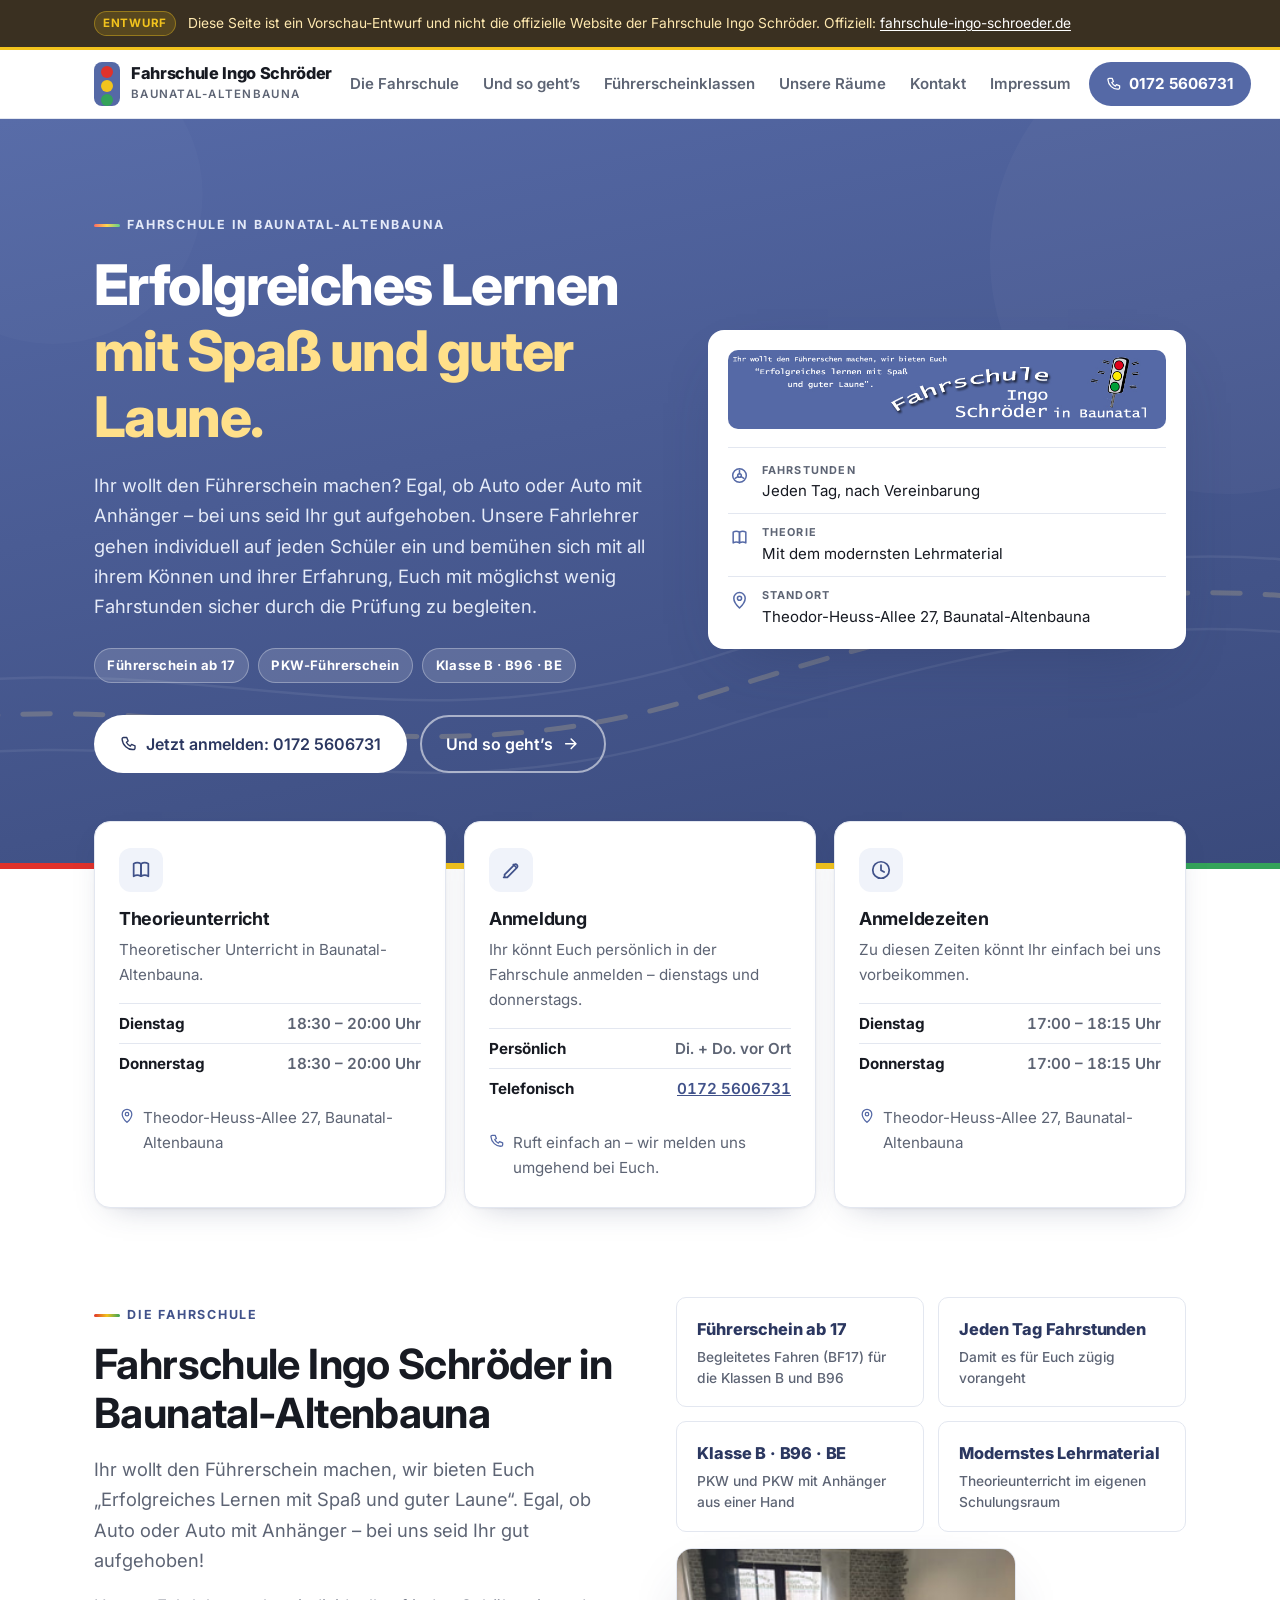
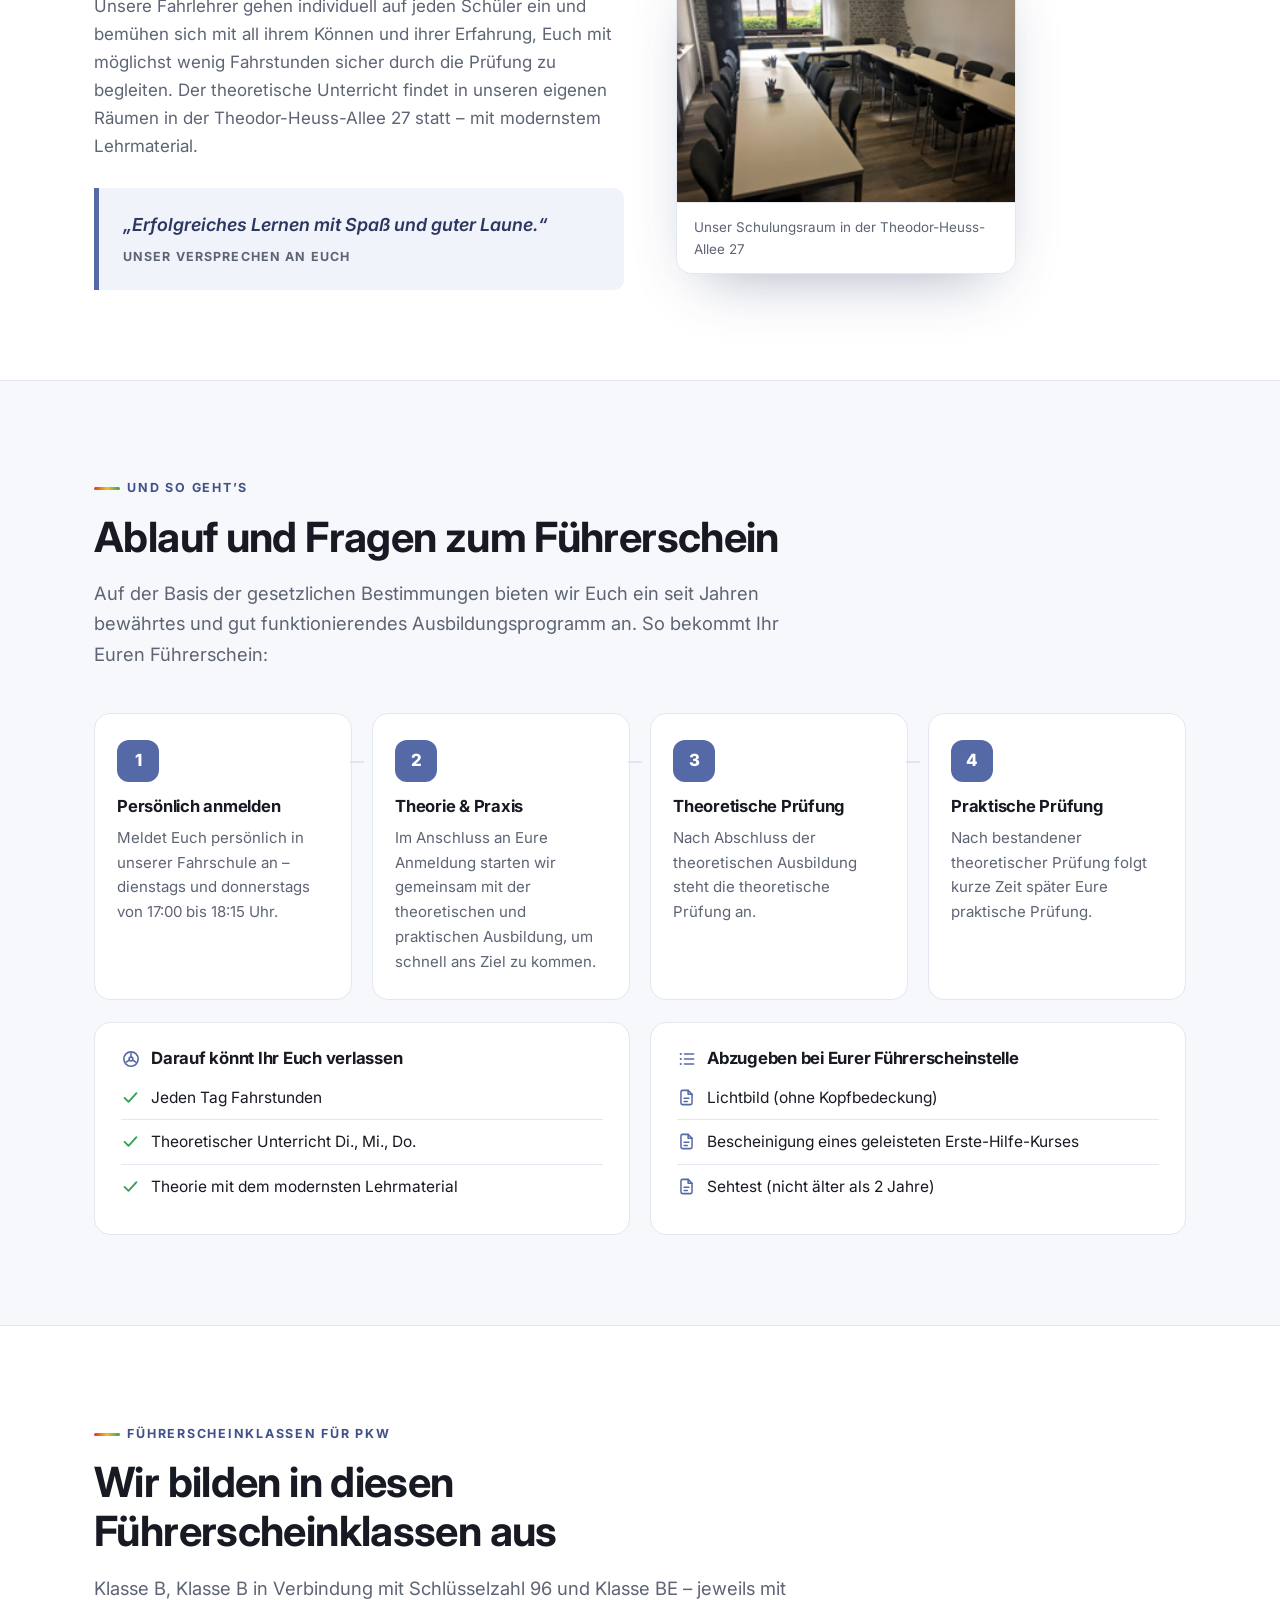
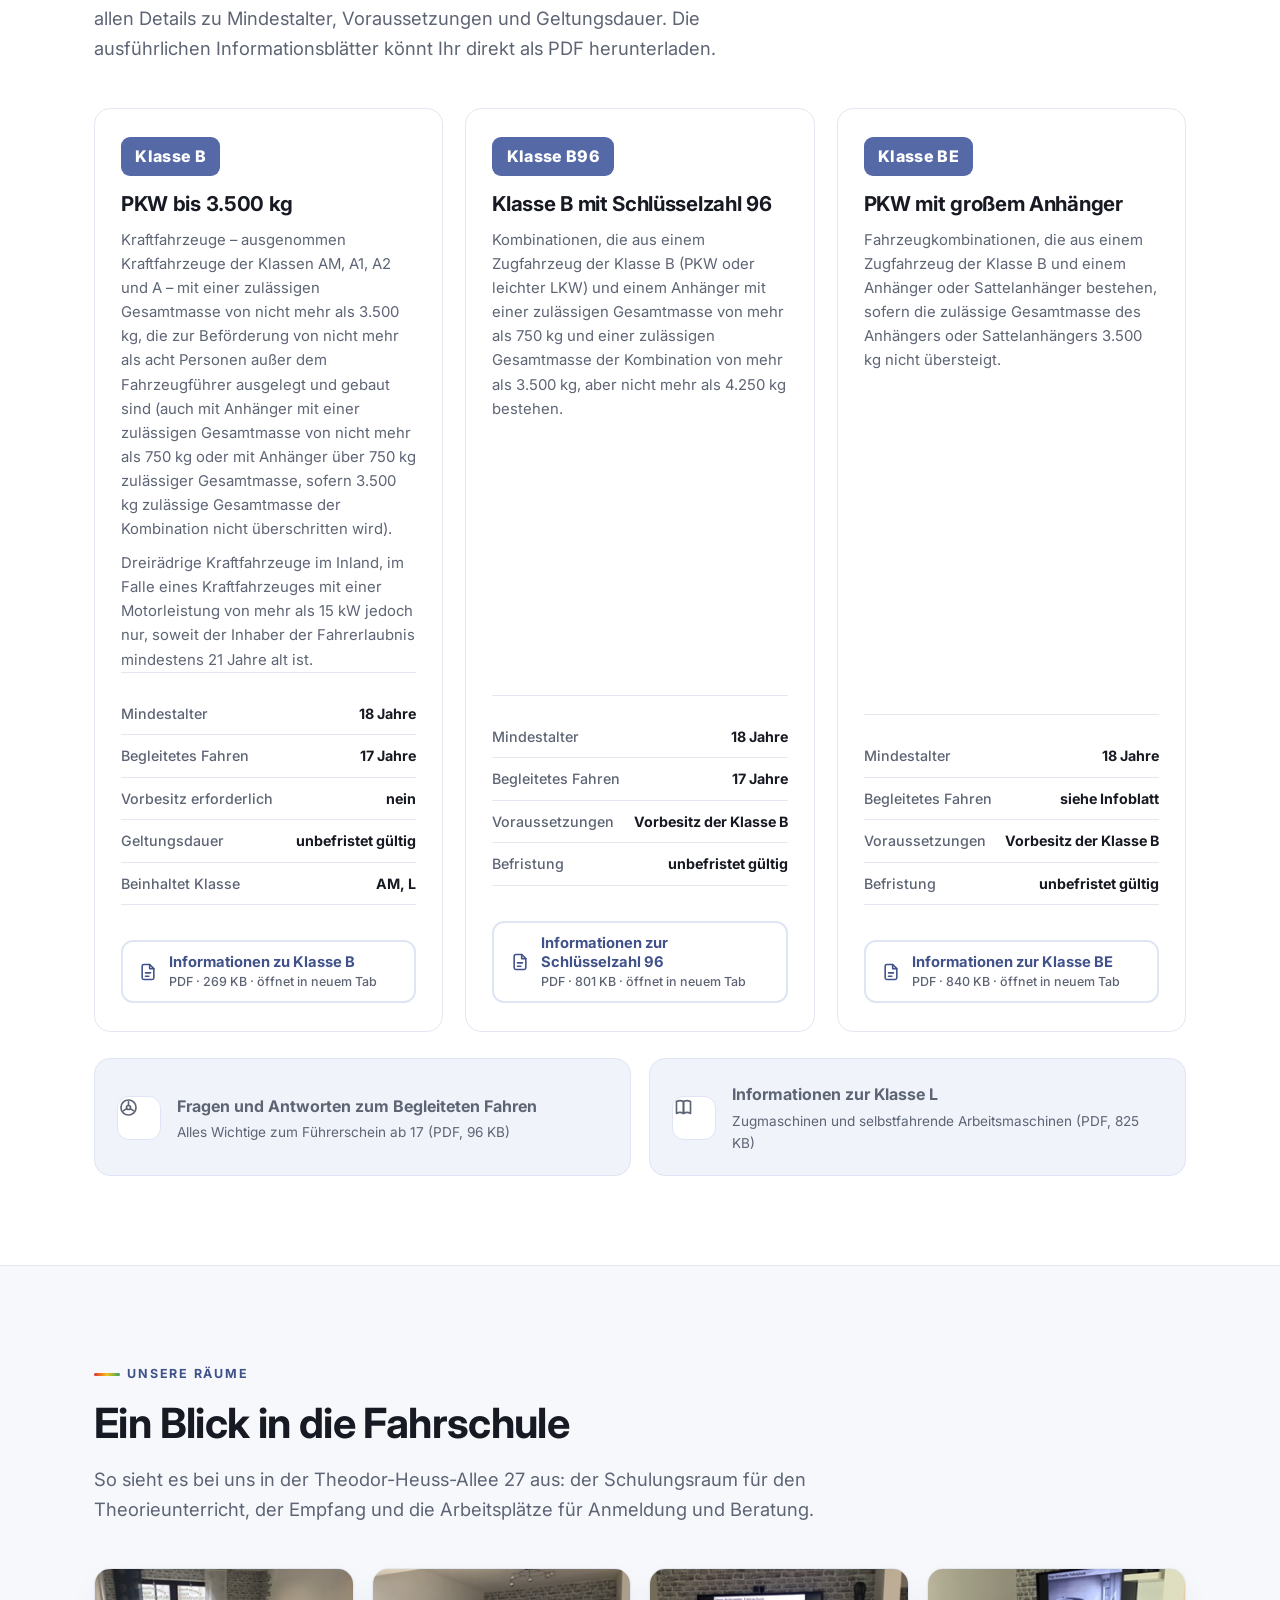
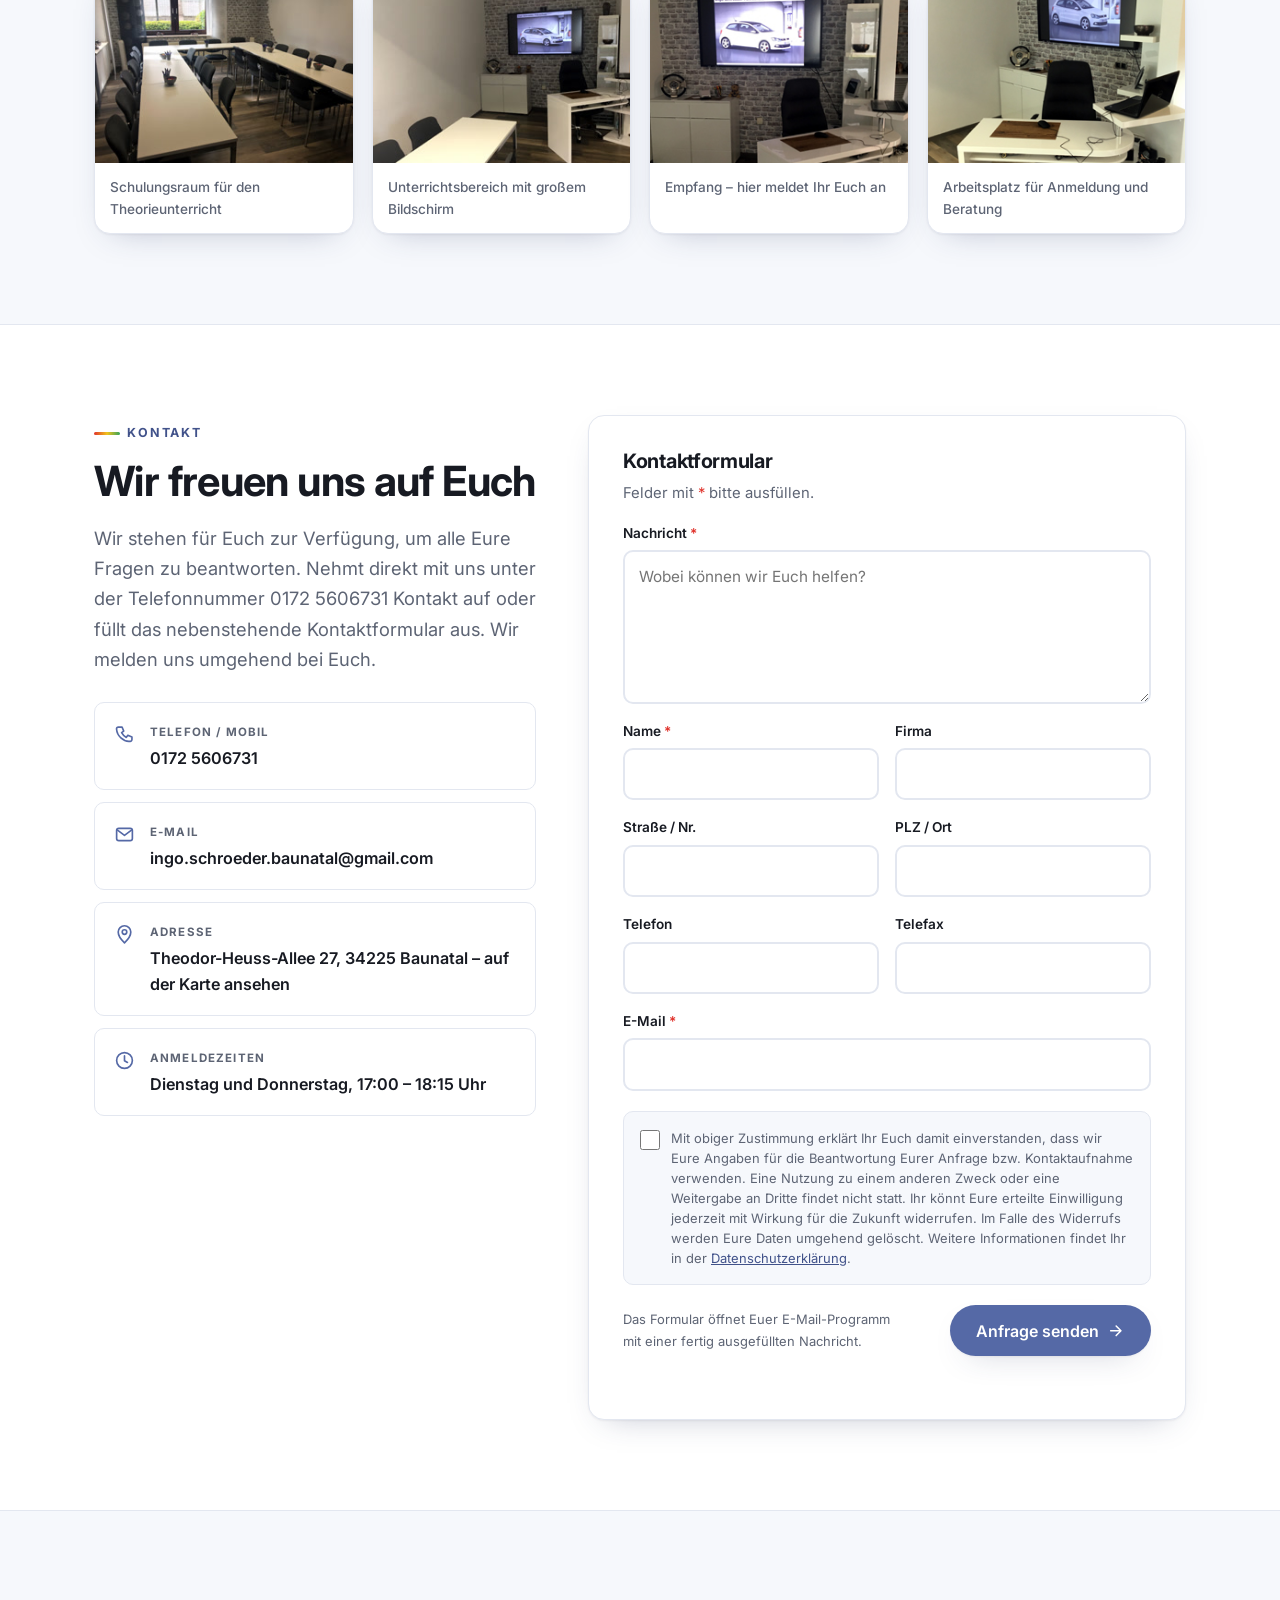
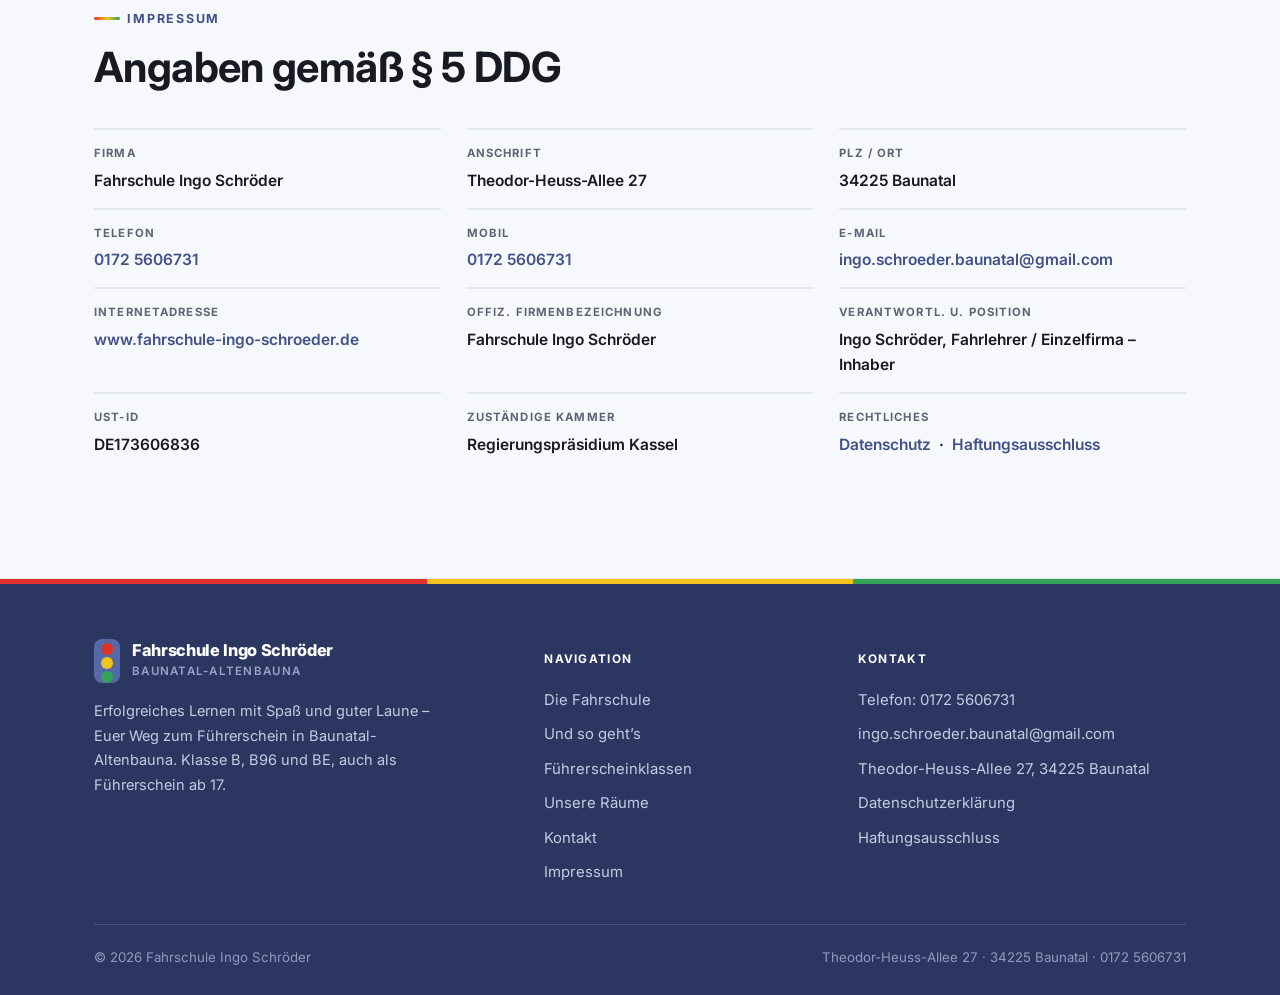
==== commit 6c701fb9: "Entwurfs-Hinweis und noindex fuer die Vorschau ergaenzt" ====
--- a/index.html
+++ b/index.html
@@ -2,6 +2,7 @@
 <html lang="de">
 <head>
 <meta charset="utf-8">
+<meta name="robots" content="noindex, nofollow">
 <meta name="viewport" content="width=device-width, initial-scale=1">
 <title>Fahrschule Ingo Schröder – Führerschein in Baunatal-Altenbauna</title>
 <meta name="description" content="Fahrschule Ingo Schröder in Baunatal-Altenbauna: Erfolgreiches Lernen mit Spaß und guter Laune. Führerschein ab 17, Klasse B, B96 und BE. Theodor-Heuss-Allee 27, 34225 Baunatal. Telefon 0172 5606731.">
@@ -72,6 +73,14 @@
 <body>
 <a class="skip" href="#main">Zum Inhalt springen</a>
 
+<!-- Entwurfs-Hinweis: vor dem Livegang entfernen (zusammen mit dem robots-Meta-Tag). -->
+<div class="draft">
+  <div class="draft__inner">
+    <b>Entwurf</b>
+    <span>Diese Seite ist ein Vorschau-Entwurf und nicht die offizielle Website der Fahrschule Ingo Schr&ouml;der. Offiziell: <a href="http://www.fahrschule-ingo-schroeder.de/" target="_blank" rel="noopener">fahrschule-ingo-schroeder.de</a></span>
+  </div>
+</div>
+
 <svg width="0" height="0" style="position:absolute" aria-hidden="true" focusable="false">
   <defs>
     <symbol id="i-phone" viewBox="0 0 24 24" fill="none" stroke="currentColor" stroke-width="1.9" stroke-linecap="round" stroke-linejoin="round"><path d="M6.2 3.5h3l1.9 4.7-2.4 1.7a12.4 12.4 0 0 0 5.4 5.4l1.7-2.4 4.7 1.9v3a2 2 0 0 1-2.2 2C10.6 20.6 3.4 13.4 2.9 5.7a2 2 0 0 1 2-2.2Z"/></symbol>
--- a/assets/css/style.css
+++ b/assets/css/style.css
@@ -63,6 +63,16 @@
 .btn--onblue:hover{transform:translateY(-2px);box-shadow:var(--shadow-lg)}
 .btn--ghostblue{background:transparent;border-color:rgba(255,255,255,.55);color:#fff}
 .btn--ghostblue:hover{background:rgba(255,255,255,.14);border-color:#fff;transform:translateY(-2px)}
+
+/* ---------- Entwurfs-Hinweis ----------
+   Nur fuer die Vorschau-Version. Vor dem echten Livegang zusammen mit den
+   <meta name="robots" content="noindex, nofollow"> Tags entfernen. */
+.draft{background:#3a3021;color:#ffe9b0;border-bottom:3px solid var(--yellow);font-size:.86rem;line-height:1.5}
+.draft__inner{max-width:var(--wrap);margin:0 auto;padding:11px 24px;display:flex;flex-wrap:wrap;align-items:center;gap:6px 12px}
+.draft b{color:var(--yellow);font-weight:700;letter-spacing:.06em;text-transform:uppercase;font-size:.72rem;background:rgba(242,195,29,.16);border:1px solid rgba(242,195,29,.4);padding:.25em .7em;border-radius:999px;white-space:nowrap}
+.draft a{color:#fff;text-decoration:underline;text-underline-offset:2px}
+.draft a:hover{color:var(--yellow)}
+@media (max-width:600px){.draft{font-size:.8rem}.draft__inner{padding:10px 18px}}
 
 /* ---------- Header ---------- */
 .header{position:sticky;top:0;z-index:80;background:rgba(255,255,255,.93);backdrop-filter:blur(12px);border-bottom:1px solid var(--line)}
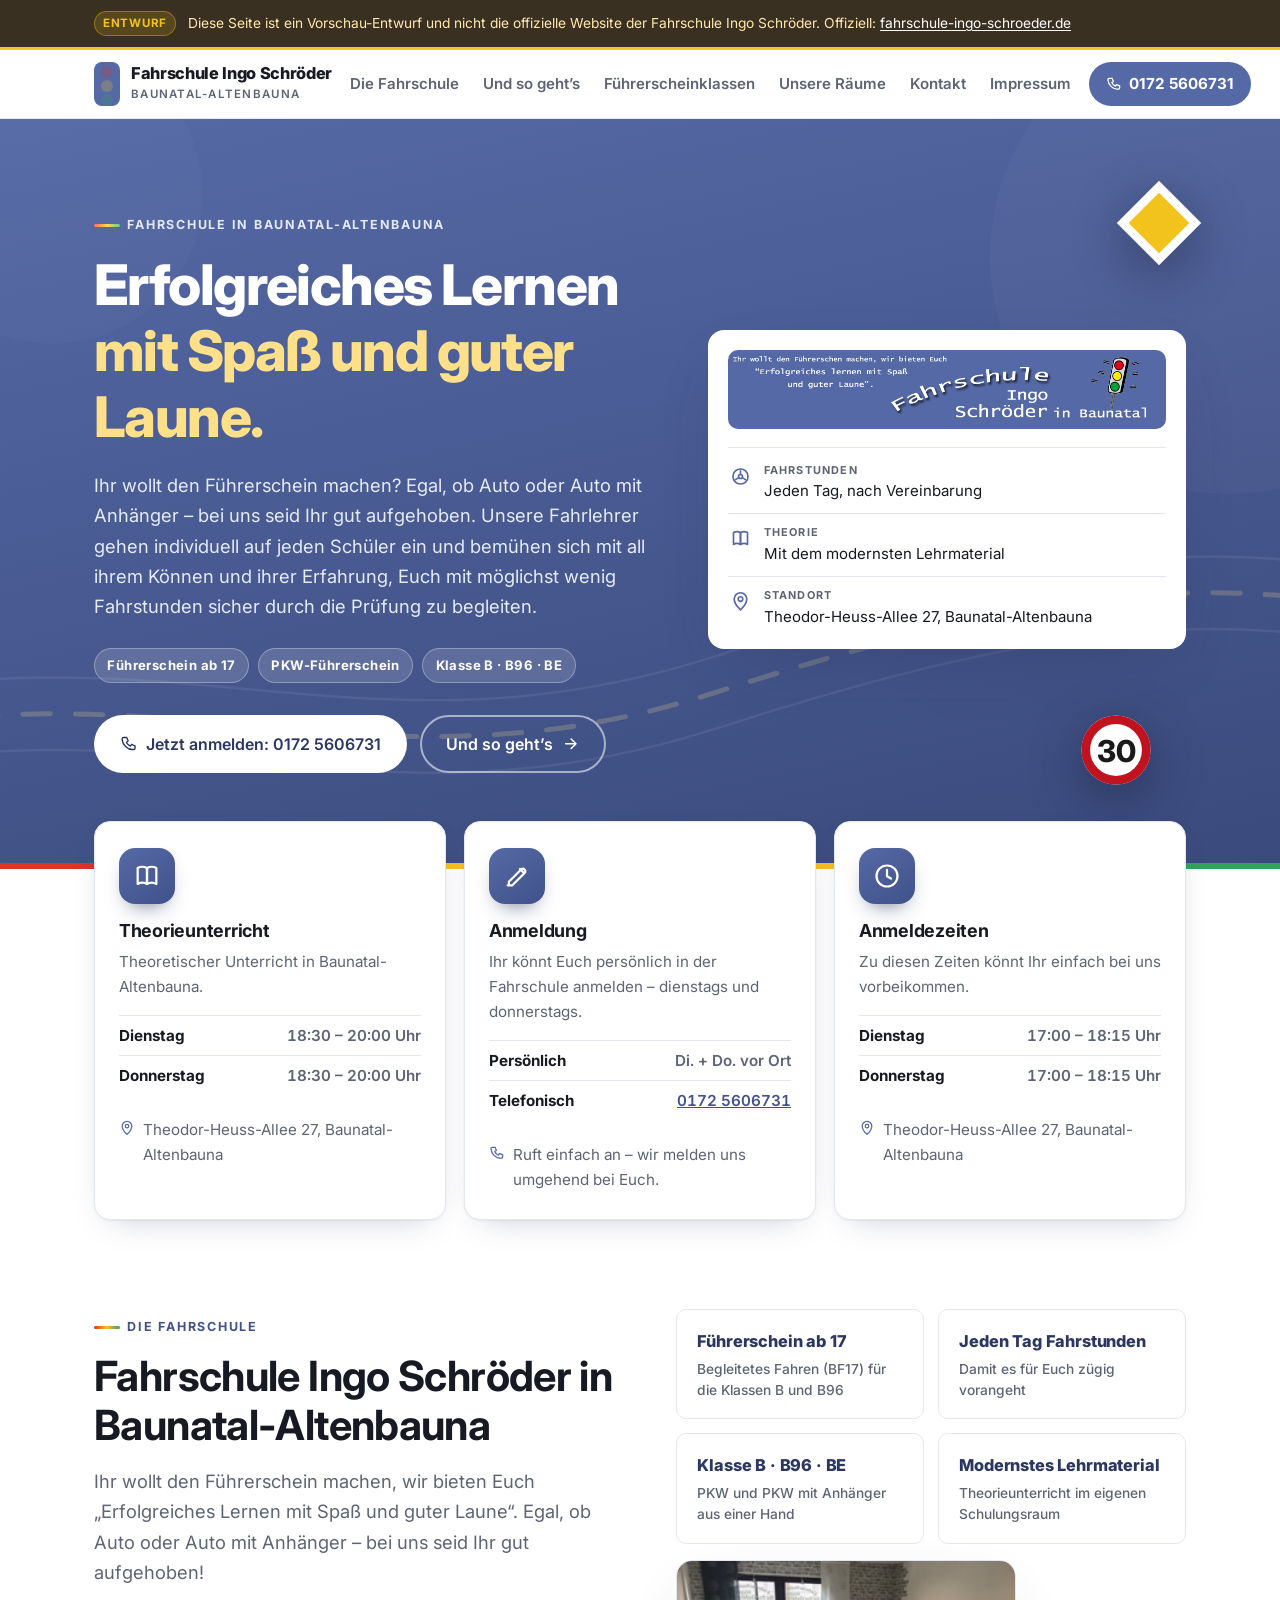
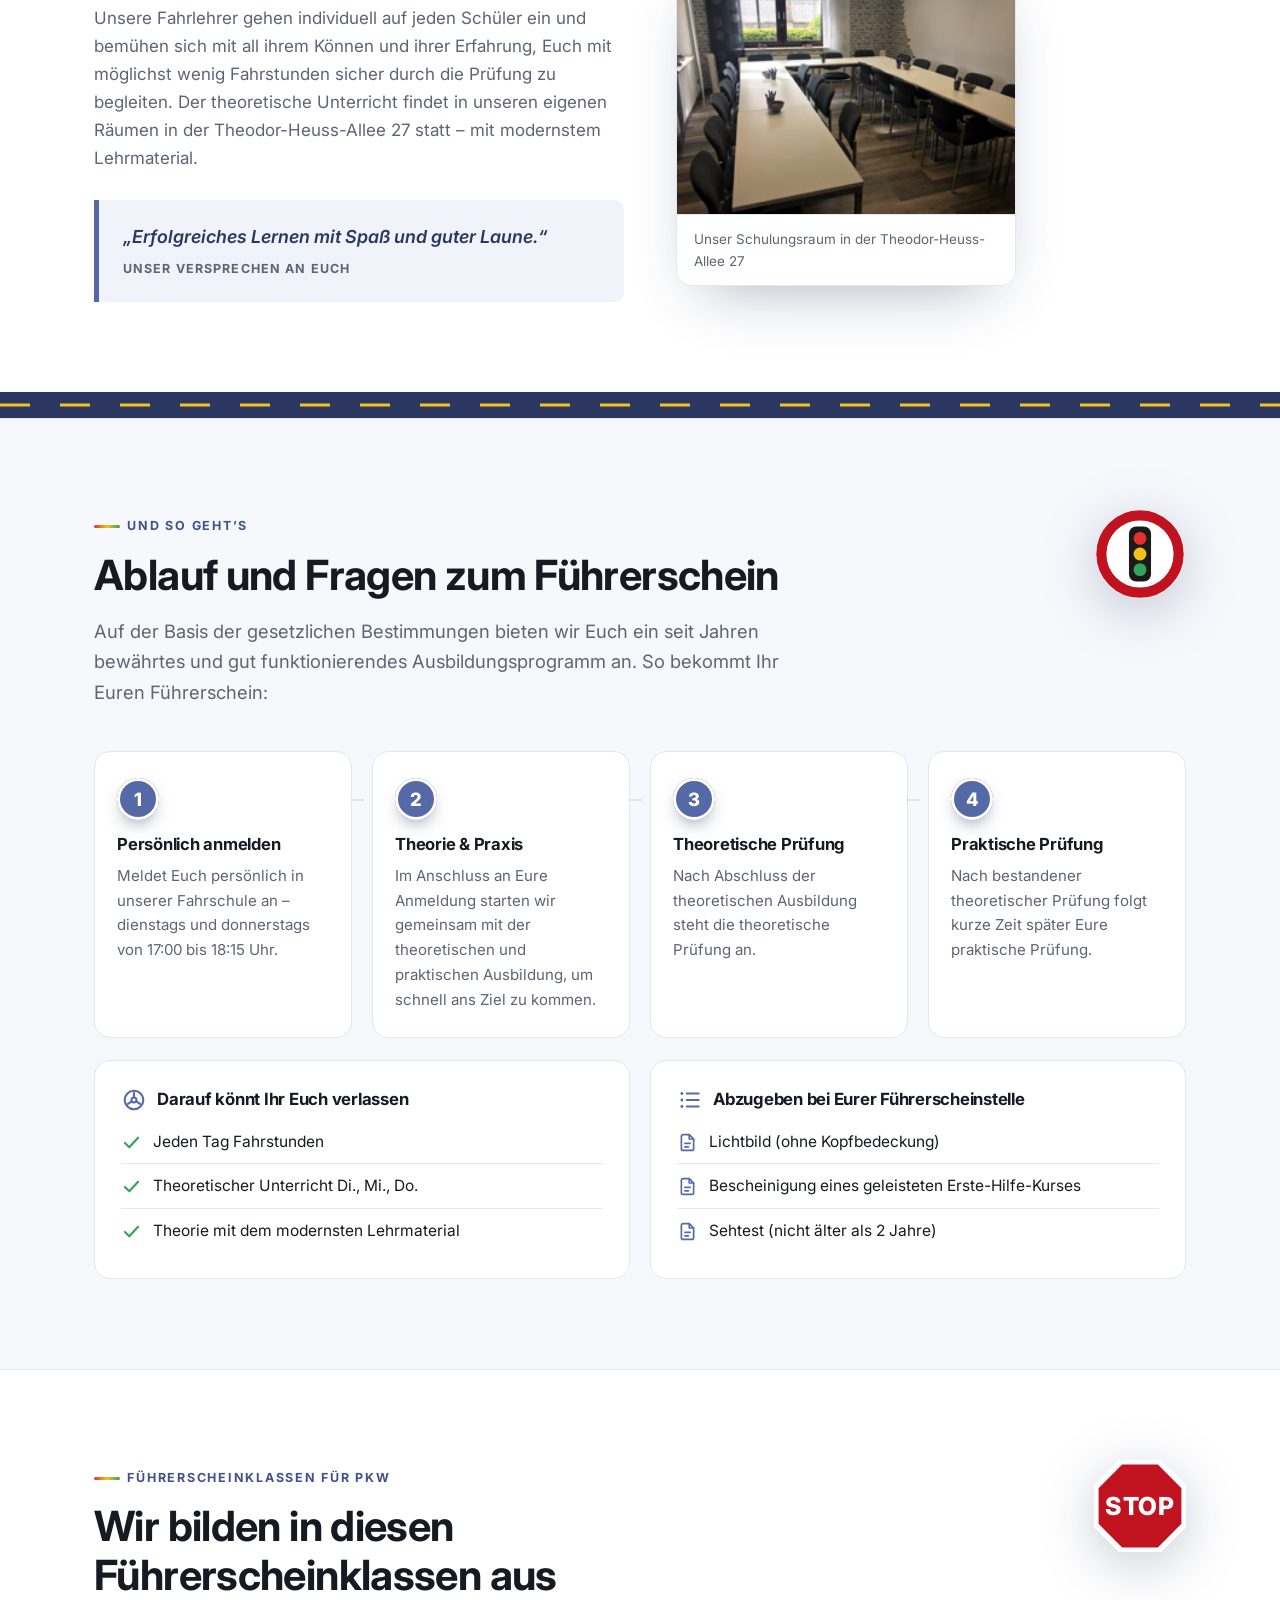
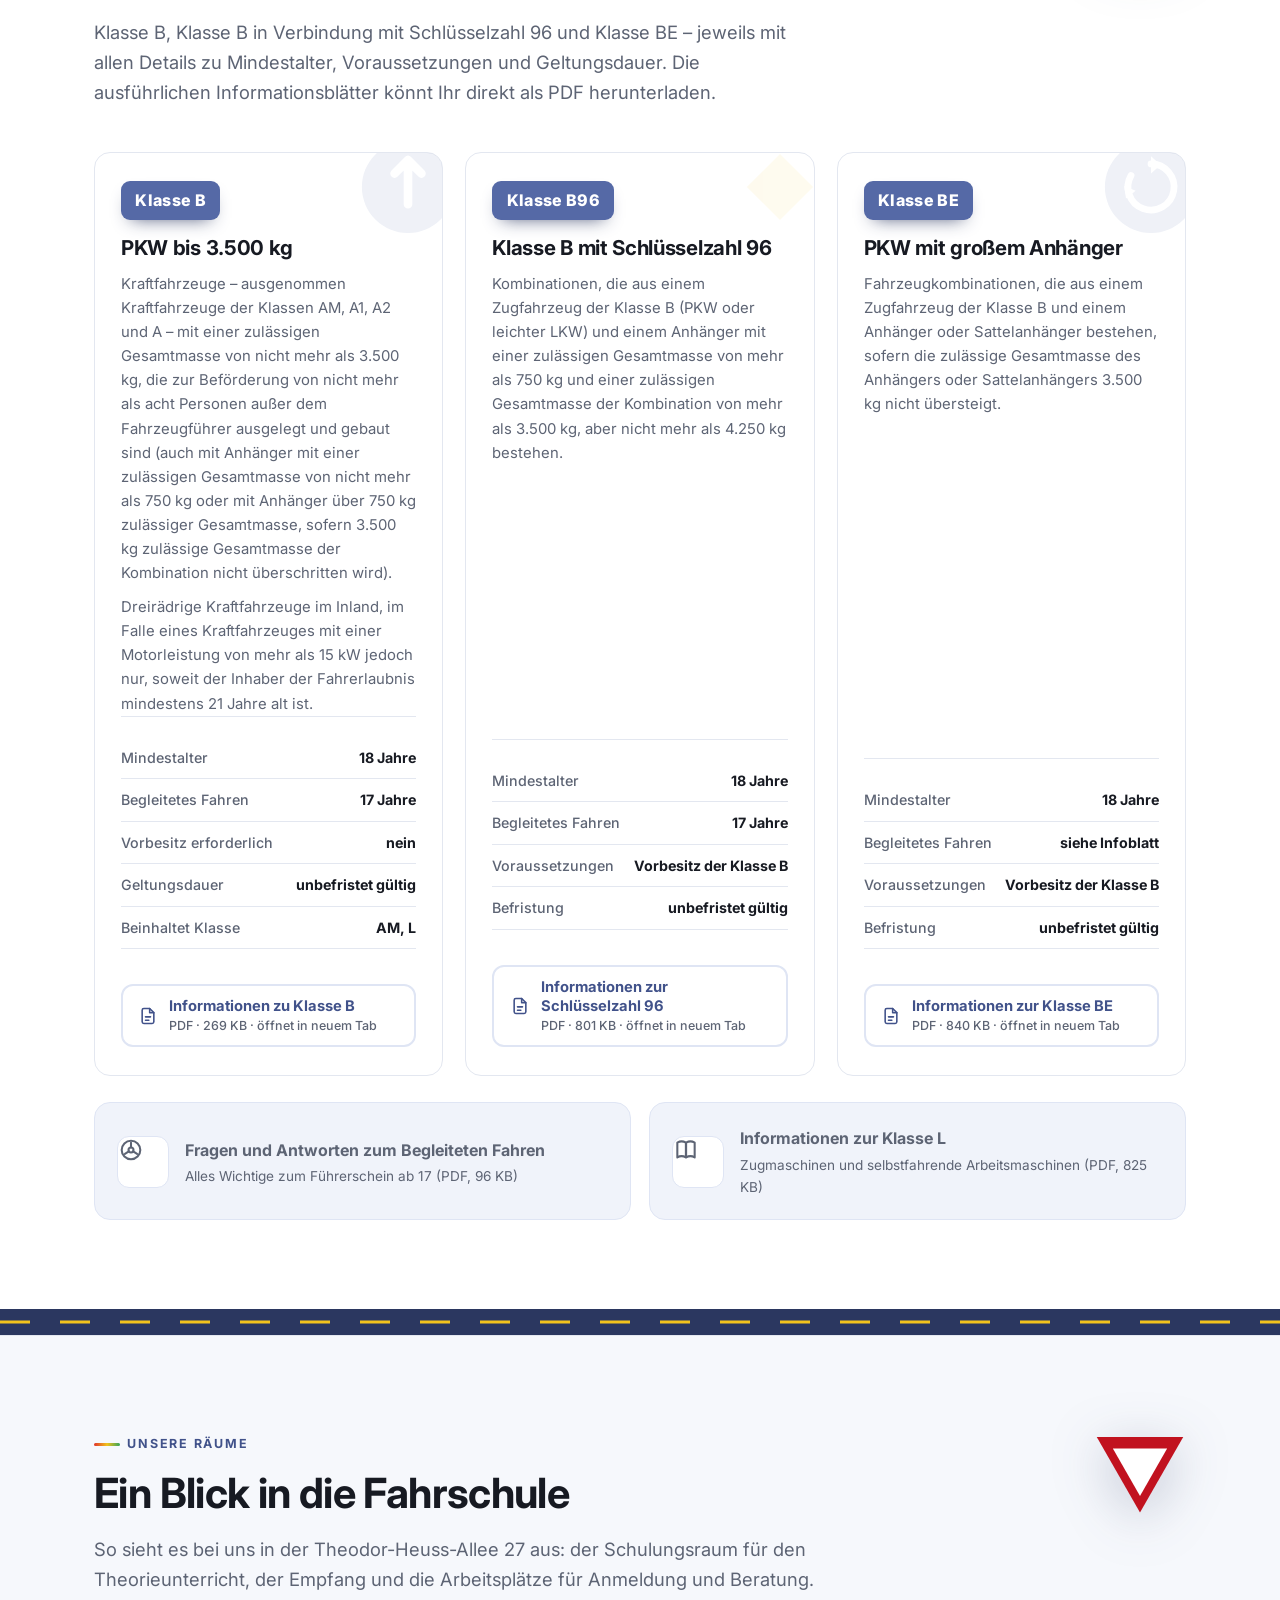
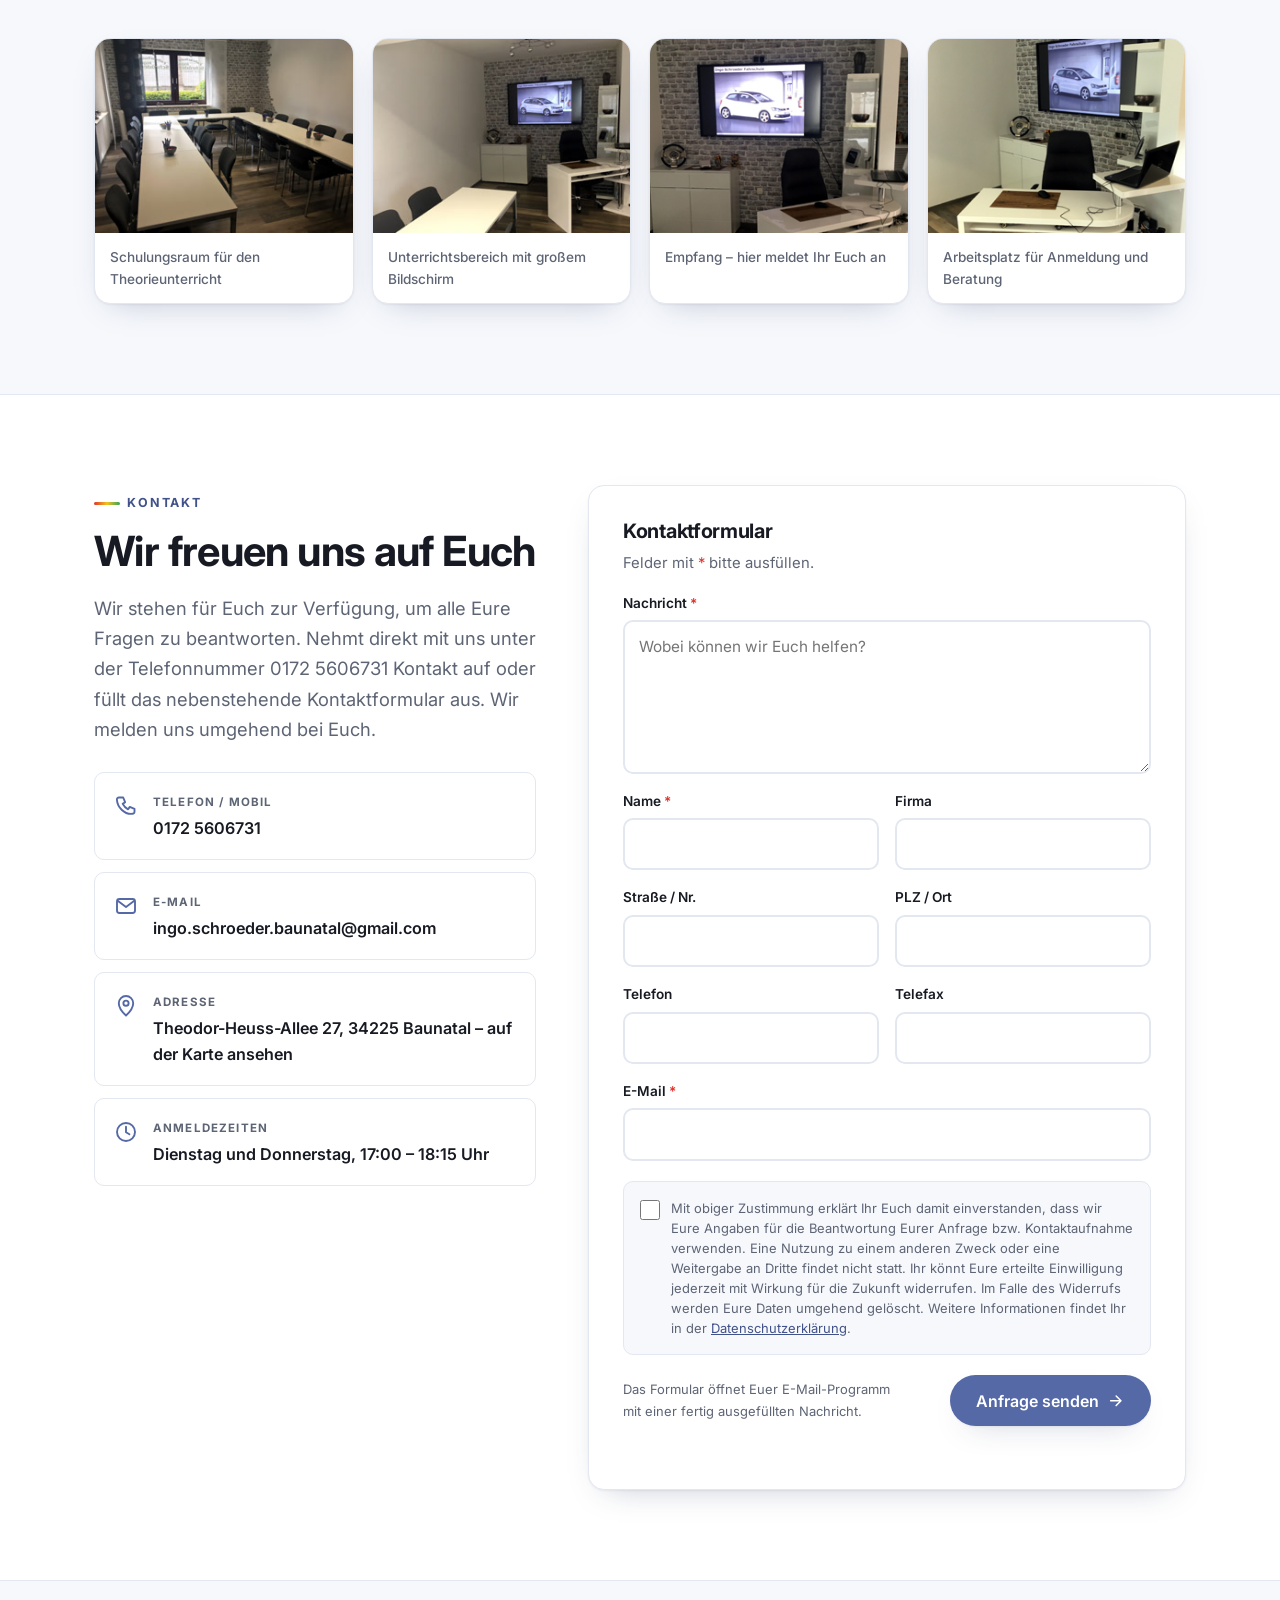
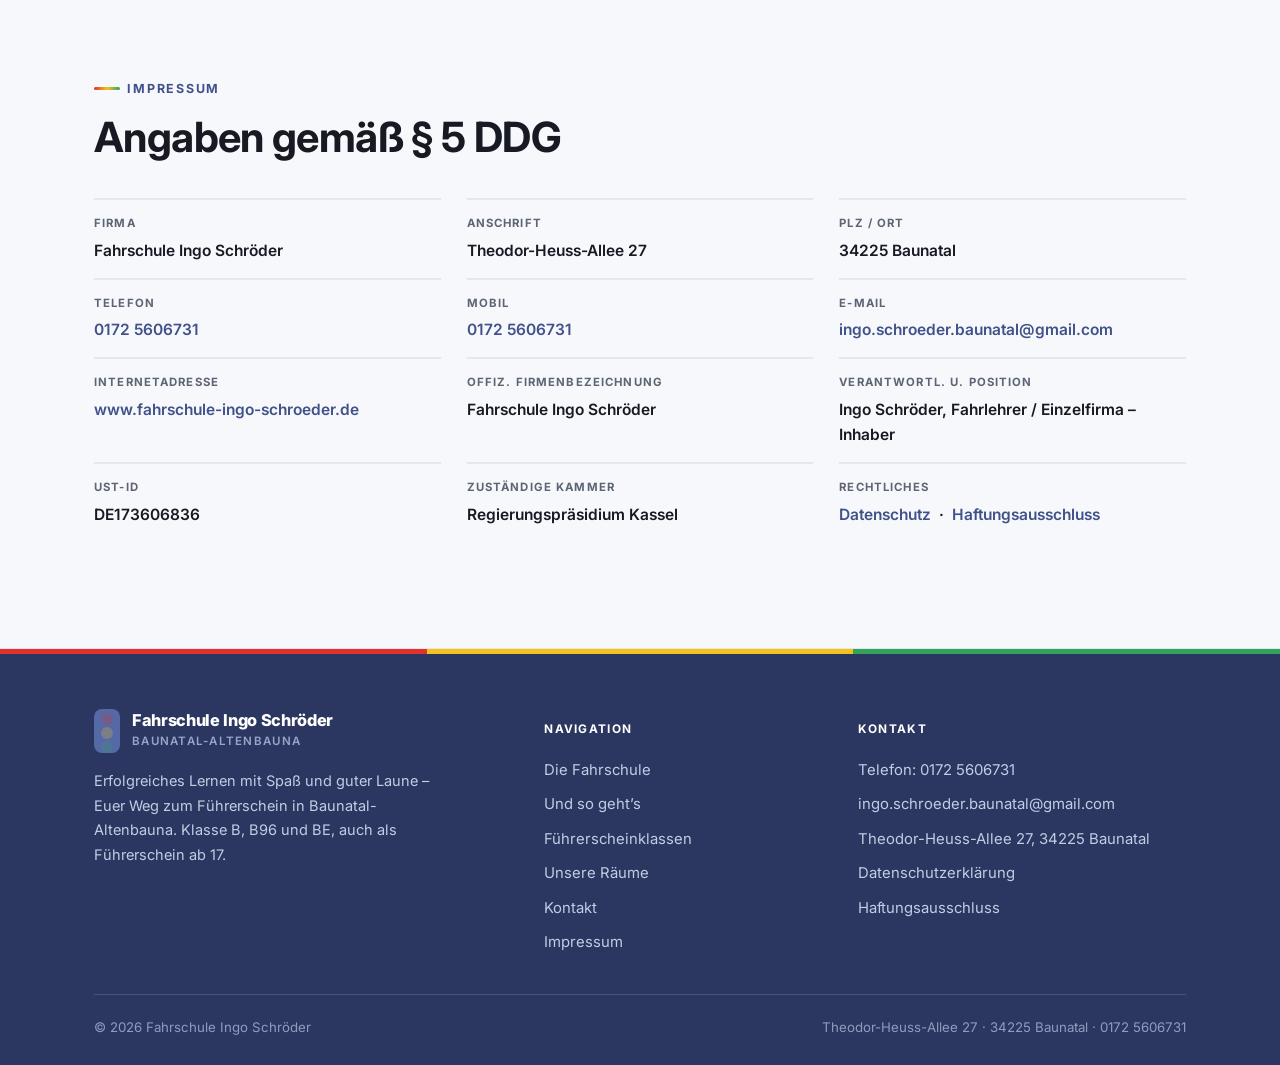
==== commit 1558563d: "Verkehrszeichen, Scroll-Effekte und groessere Icons ergaenzt" ====
--- a/index.html
+++ b/index.html
@@ -72,6 +72,7 @@
 </head>
 <body>
 <a class="skip" href="#main">Zum Inhalt springen</a>
+<div class="progress" id="progress" aria-hidden="true"><span></span></div>
 
 <!-- Entwurfs-Hinweis: vor dem Livegang entfernen (zusammen mit dem robots-Meta-Tag). -->
 <div class="draft">
@@ -95,6 +96,46 @@
     <symbol id="i-arrow" viewBox="0 0 24 24" fill="none" stroke="currentColor" stroke-width="2.1" stroke-linecap="round" stroke-linejoin="round"><path d="M5 12h13M12.5 5.5 19 12l-6.5 6.5"/></symbol>
     <symbol id="i-up" viewBox="0 0 24 24" fill="none" stroke="currentColor" stroke-width="2.2" stroke-linecap="round" stroke-linejoin="round"><path d="M12 19V6M5.5 12.5 12 6l6.5 6.5"/></symbol>
     <symbol id="i-list" viewBox="0 0 24 24" fill="none" stroke="currentColor" stroke-width="1.9" stroke-linecap="round" stroke-linejoin="round"><path d="M9 6h11M9 12h11M9 18h11"/><circle cx="4.5" cy="6" r="1.3" fill="currentColor" stroke="none"/><circle cx="4.5" cy="12" r="1.3" fill="currentColor" stroke="none"/><circle cx="4.5" cy="18" r="1.3" fill="currentColor" stroke="none"/></symbol>
+
+    <!-- ---------- Verkehrszeichen (nachgezeichnet, skalieren verlustfrei) ---------- -->
+    <symbol id="sign-stop" viewBox="0 0 100 100">
+      <path d="M29.3 2h41.4L98 29.3v41.4L70.7 98H29.3L2 70.7V29.3Z" fill="#c1121f"/>
+      <path d="M29.3 2h41.4L98 29.3v41.4L70.7 98H29.3L2 70.7V29.3Z" fill="none" stroke="#fff" stroke-width="6"/>
+      <text x="50" y="50" text-anchor="middle" dominant-baseline="central" fill="#fff" font-family="Inter,Arial,sans-serif" font-weight="800" font-size="27" letter-spacing="1">STOP</text>
+    </symbol>
+    <symbol id="sign-priority" viewBox="0 0 100 100">
+      <path d="M50 2 98 50 50 98 2 50Z" fill="#fff"/>
+      <path d="M50 15.5 84.5 50 50 84.5 15.5 50Z" fill="#f2c31d"/>
+    </symbol>
+    <symbol id="sign-yield" viewBox="0 0 100 100">
+      <path d="M3 12h94L50 94Z" fill="#c1121f"/>
+      <path d="M20.5 24.5h59L50 76Z" fill="#fff"/>
+    </symbol>
+    <symbol id="sign-30" viewBox="0 0 100 100">
+      <circle cx="50" cy="50" r="48" fill="#fff"/>
+      <circle cx="50" cy="50" r="42" fill="none" stroke="#c1121f" stroke-width="12"/>
+      <text x="50" y="52" text-anchor="middle" dominant-baseline="central" fill="#1a1a1a" font-family="Inter,Arial,sans-serif" font-weight="800" font-size="42">30</text>
+    </symbol>
+    <symbol id="sign-roundabout" viewBox="0 0 100 100">
+      <circle cx="50" cy="50" r="48" fill="#1b3a8f"/>
+      <g fill="none" stroke="#fff" stroke-width="7" stroke-linecap="round">
+        <path d="M50 26a24 24 0 1 1-20.8 12"/>
+      </g>
+      <path d="M50 18l10 9-10 9Z" fill="#fff"/>
+      <path d="M24 62l-2-13 12 5Z" fill="#fff"/>
+    </symbol>
+    <symbol id="sign-arrow" viewBox="0 0 100 100">
+      <circle cx="50" cy="50" r="48" fill="#1b3a8f"/>
+      <path d="M50 22v46M50 22l-14 14M50 22l14 14" fill="none" stroke="#fff" stroke-width="9" stroke-linecap="round" stroke-linejoin="round"/>
+    </symbol>
+    <symbol id="sign-lights" viewBox="0 0 100 100">
+      <circle cx="50" cy="50" r="48" fill="#fff"/>
+      <circle cx="50" cy="50" r="42" fill="none" stroke="#c1121f" stroke-width="11"/>
+      <rect x="38" y="20" width="24" height="60" rx="8" fill="#1a1a1a"/>
+      <circle cx="50" cy="33" r="7" fill="#e0322b"/>
+      <circle cx="50" cy="50" r="7" fill="#f2c31d"/>
+      <circle cx="50" cy="67" r="7" fill="#34a35a"/>
+    </symbol>
   </defs>
 </svg>
 
@@ -133,8 +174,14 @@
         <path d="M-60 470C220 400 380 520 660 430S1080 330 1260 380"/>
         <path d="M-60 528C220 458 380 578 660 488S1080 388 1260 438"/>
       </g>
-      <path d="M-60 499C220 429 380 549 660 459S1080 359 1260 409" fill="none" stroke="#ffe08a" stroke-opacity=".38" stroke-width="4" stroke-dasharray="22 20" stroke-linecap="round"/>
+      <path id="roadLine" d="M-60 499C220 429 380 549 660 459S1080 359 1260 409" fill="none" stroke="#ffe08a" stroke-opacity=".38" stroke-width="4" stroke-dasharray="22 20" stroke-linecap="round"/>
     </svg>
+
+    <!-- Schwebende Verkehrszeichen mit leichtem Parallax-Effekt -->
+    <div class="hero__signs" aria-hidden="true">
+      <span class="hsign hsign--a" data-depth="16"><span class="hsign__in"><svg viewBox="0 0 100 100"><use href="#sign-priority"/></svg></span></span>
+      <span class="hsign hsign--b" data-depth="26"><span class="hsign__in"><svg viewBox="0 0 100 100"><use href="#sign-30"/></svg></span></span>
+    </div>
     <div class="hero__inner">
       <div>
         <span class="eyebrow">Fahrschule in Baunatal-Altenbauna</span>
@@ -241,10 +288,13 @@
     </div>
   </section>
 
+  <div class="roadstrip" aria-hidden="true"></div>
+
   <!-- ===================== UND SO GEHT'S ===================== -->
   <section class="section section--soft" id="ablauf">
     <div class="wrap">
       <div class="section__head reveal">
+        <svg class="headsign" viewBox="0 0 100 100" aria-hidden="true"><use href="#sign-lights"/></svg>
         <span class="eyebrow">Und so geht&rsquo;s</span>
         <h2>Ablauf und Fragen zum Führerschein</h2>
         <p class="lede">Auf der Basis der gesetzlichen Bestimmungen bieten wir Euch ein seit Jahren bewährtes und gut funktionierendes Ausbildungsprogramm an. So bekommt Ihr Euren Führerschein:</p>
@@ -298,6 +348,7 @@
   <section class="section" id="klassen">
     <div class="wrap">
       <div class="section__head reveal">
+        <svg class="headsign" viewBox="0 0 100 100" aria-hidden="true"><use href="#sign-stop"/></svg>
         <span class="eyebrow">Führerscheinklassen für PKW</span>
         <h2>Wir bilden in diesen Führerscheinklassen aus</h2>
         <p class="lede">Klasse B, Klasse B in Verbindung mit Schlüsselzahl 96 und Klasse BE &ndash; jeweils mit allen Details zu Mindestalter, Voraussetzungen und Geltungsdauer. Die ausführlichen Informationsblätter könnt Ihr direkt als PDF herunterladen.</p>
@@ -306,6 +357,7 @@
       <div class="classes reveal">
 
         <article class="cls">
+          <svg class="cls__watermark" viewBox="0 0 100 100" aria-hidden="true"><use href="#sign-arrow"/></svg>
           <span class="cls__badge">Klasse B</span>
           <h3>PKW bis 3.500 kg</h3>
           <div class="cls__desc">
@@ -328,6 +380,7 @@
         </article>
 
         <article class="cls">
+          <svg class="cls__watermark" viewBox="0 0 100 100" aria-hidden="true"><use href="#sign-priority"/></svg>
           <span class="cls__badge">Klasse B96</span>
           <h3>Klasse B mit Schlüsselzahl 96</h3>
           <div class="cls__desc">
@@ -348,6 +401,7 @@
         </article>
 
         <article class="cls">
+          <svg class="cls__watermark" viewBox="0 0 100 100" aria-hidden="true"><use href="#sign-roundabout"/></svg>
           <span class="cls__badge">Klasse BE</span>
           <h3>PKW mit großem Anhänger</h3>
           <div class="cls__desc">
@@ -388,10 +442,13 @@
     </div>
   </section>
 
+  <div class="roadstrip" aria-hidden="true"></div>
+
   <!-- ===================== UNSERE RÄUME ===================== -->
   <section class="section section--soft" id="raeume">
     <div class="wrap">
       <div class="section__head reveal">
+        <svg class="headsign" viewBox="0 0 100 100" aria-hidden="true"><use href="#sign-yield"/></svg>
         <span class="eyebrow">Unsere Räume</span>
         <h2>Ein Blick in die Fahrschule</h2>
         <p class="lede">So sieht es bei uns in der Theodor-Heuss-Allee 27 aus: der Schulungsraum für den Theorieunterricht, der Empfang und die Arbeitsplätze für Anmeldung und Beratung.</p>
--- a/assets/css/style.css
+++ b/assets/css/style.css
@@ -38,7 +38,7 @@
 h1,h2,h3,h4{margin:0;line-height:1.18;letter-spacing:-.015em;font-weight:700}
 p{margin:0}
 
-.wrap{max-width:var(--wrap);margin:0 auto;padding:0 24px}
+.wrap{max-width:var(--wrap);margin:0 auto;padding:0 24px;position:relative}
 .section{padding:clamp(56px,7vw,104px) 0}
 .section--soft{background:var(--soft);border-block:1px solid var(--line)}
 .section__head{max-width:66ch}
@@ -346,3 +346,90 @@
   .tag{border-color:#999;color:#000}
   a{color:#000;text-decoration:underline}
 }
+
+/* ==========================================================================
+   Effekte, Verkehrszeichen und groessere Icons
+   ========================================================================== */
+
+/* ---------- Lesefortschritt am oberen Rand ---------- */
+.progress{position:fixed;top:0;left:0;right:0;height:3px;z-index:120;pointer-events:none;background:transparent}
+.progress span{display:block;height:100%;width:0;background:linear-gradient(90deg,var(--red),var(--yellow),var(--green));transition:width .12s linear;box-shadow:0 0 12px rgba(242,195,29,.55)}
+
+/* ---------- Ampel im Logo: laeuft rot -> gelb -> gruen ---------- */
+.mark b{opacity:.24;animation:lamp 4.5s infinite;box-shadow:0 0 0 rgba(0,0,0,0)}
+.mark b:nth-child(1){animation-delay:0s}
+.mark b:nth-child(2){animation-delay:1.5s}
+.mark b:nth-child(3){animation-delay:3s}
+@keyframes lamp{0%,20%{opacity:1}28%,100%{opacity:.24}}
+@media (prefers-reduced-motion:reduce){.mark b{opacity:1;animation:none}}
+
+/* ---------- Schwebende Verkehrszeichen im Hero ---------- */
+.hero__signs{position:absolute;inset:0;pointer-events:none;z-index:0}
+.hsign{position:absolute;display:block;filter:drop-shadow(0 14px 26px rgba(15,22,45,.45));will-change:transform}
+.hsign svg{width:100%;height:100%;display:block}
+.hsign__in{display:block;width:100%;height:100%}
+.hsign--a{width:88px;height:88px;top:8%;right:6%}
+.hsign--a .hsign__in{animation:float 7s ease-in-out infinite}
+.hsign--b{width:72px;height:72px;bottom:11%;right:10%}
+.hsign--b .hsign__in{animation:float 8.5s ease-in-out infinite .8s}
+@keyframes float{0%,100%{transform:translateY(0) rotate(-1.5deg)}50%{transform:translateY(-13px) rotate(1.5deg)}}
+@media (max-width:940px){.hero__signs{display:none}}
+
+/* ---------- Fahrbahn als Abschnittstrenner ---------- */
+.roadstrip{height:26px;background:var(--brand-900);position:relative;overflow:hidden}
+.roadstrip::before{content:"";position:absolute;top:50%;left:0;right:0;height:3px;transform:translateY(-50%);background:repeating-linear-gradient(90deg,var(--yellow) 0 30px,transparent 30px 60px);animation:drive 2.4s linear infinite}
+@keyframes drive{to{transform:translateY(-50%) translateX(-60px)}}
+@media (prefers-reduced-motion:reduce){.roadstrip::before{animation:none}}
+
+/* ---------- Deko-Schild neben Abschnitts-Ueberschriften ---------- */
+/* Sitzt oben rechts im Abschnitt, nicht mitten im Textblock. */
+.headsign{position:absolute;top:0;right:24px;width:92px;height:92px;filter:drop-shadow(0 12px 26px rgba(43,55,96,.25));transition:transform .4s ease}
+.headsign:hover{transform:rotate(-6deg) scale(1.06)}
+@media (max-width:820px){.headsign{width:66px;height:66px}}
+@media (max-width:600px){.headsign{display:none}}
+
+/* ---------- Schritt-Nummern als rundes Verkehrszeichen ---------- */
+.step__n{border-radius:50%;box-shadow:0 0 0 3px #fff inset,0 8px 18px -8px rgba(43,55,96,.7);font-size:1.15rem;transition:transform .25s ease,box-shadow .25s ease}
+.step:hover .step__n{transform:scale(1.09) rotate(-4deg);box-shadow:0 0 0 3px #fff inset,0 12px 24px -8px rgba(43,55,96,.85)}
+.step{transition:transform .22s ease,box-shadow .22s ease,border-color .22s ease}
+.step:hover{transform:translateY(-4px);box-shadow:var(--shadow-lg);border-color:var(--brand-100)}
+
+/* ---------- Groessere, kraeftigere Icons in den Info-Karten ---------- */
+.qcard__ico{width:56px;height:56px;border-radius:16px;background:linear-gradient(145deg,var(--brand),var(--brand-700));color:#fff;box-shadow:0 10px 22px -12px rgba(43,55,96,.9);transition:transform .25s ease}
+.qcard__ico svg{width:28px;height:28px;stroke-width:1.7}
+.qcard{transition:transform .22s ease,box-shadow .22s ease}
+.qcard:hover{transform:translateY(-5px);box-shadow:var(--shadow-lg)}
+.qcard:hover .qcard__ico{transform:rotate(-7deg) scale(1.07)}
+
+/* ---------- Groessere Icons in den Panels und Listen ---------- */
+.panel h3 svg{width:26px;height:26px}
+.panel li svg{width:21px;height:21px}
+.dlcard__ico{width:52px;height:52px}
+.dlcard__ico svg{width:26px;height:26px}
+.ccard>svg{width:24px;height:24px}
+.hero__card-facts svg{width:21px;height:21px}
+
+/* ---------- Klassen-Karten: Schild als Wasserzeichen ---------- */
+.cls{position:relative;overflow:hidden}
+.cls__watermark{position:absolute;top:-14px;right:-14px;width:96px;height:96px;opacity:.07;pointer-events:none;transition:transform .45s ease,opacity .45s ease}
+.cls:hover .cls__watermark{transform:rotate(10deg) scale(1.12);opacity:.13}
+.cls__badge{box-shadow:0 8px 18px -10px rgba(43,55,96,.9)}
+
+/* ---------- Buttons: Glanzeffekt beim Hover ---------- */
+.btn{position:relative;overflow:hidden}
+.btn::after{content:"";position:absolute;top:0;left:-120%;width:60%;height:100%;background:linear-gradient(100deg,transparent,rgba(255,255,255,.42),transparent);transform:skewX(-18deg);transition:left .55s ease}
+.btn:hover::after{left:135%}
+.btn--ghostblue::after{background:linear-gradient(100deg,transparent,rgba(255,255,255,.26),transparent)}
+@media (prefers-reduced-motion:reduce){.btn::after{display:none}}
+
+/* ---------- Galerie: sanfter Zoom ---------- */
+.gallery figure{transition:transform .25s ease,box-shadow .25s ease}
+.gallery figure:hover{transform:translateY(-5px);box-shadow:var(--shadow-lg)}
+.gallery figure img{transition:transform .5s ease}
+.gallery figure:hover img{transform:scale(1.07)}
+
+/* ---------- Telefon-Button im Header pulsiert dezent ---------- */
+.telbtn{position:relative}
+.telbtn::before{content:"";position:absolute;inset:0;border-radius:999px;box-shadow:0 0 0 0 rgba(85,105,166,.55);animation:ring 3.2s ease-out infinite}
+@keyframes ring{0%{box-shadow:0 0 0 0 rgba(85,105,166,.5)}70%{box-shadow:0 0 0 12px rgba(85,105,166,0)}100%{box-shadow:0 0 0 0 rgba(85,105,166,0)}}
+@media (prefers-reduced-motion:reduce){.telbtn::before{animation:none}}
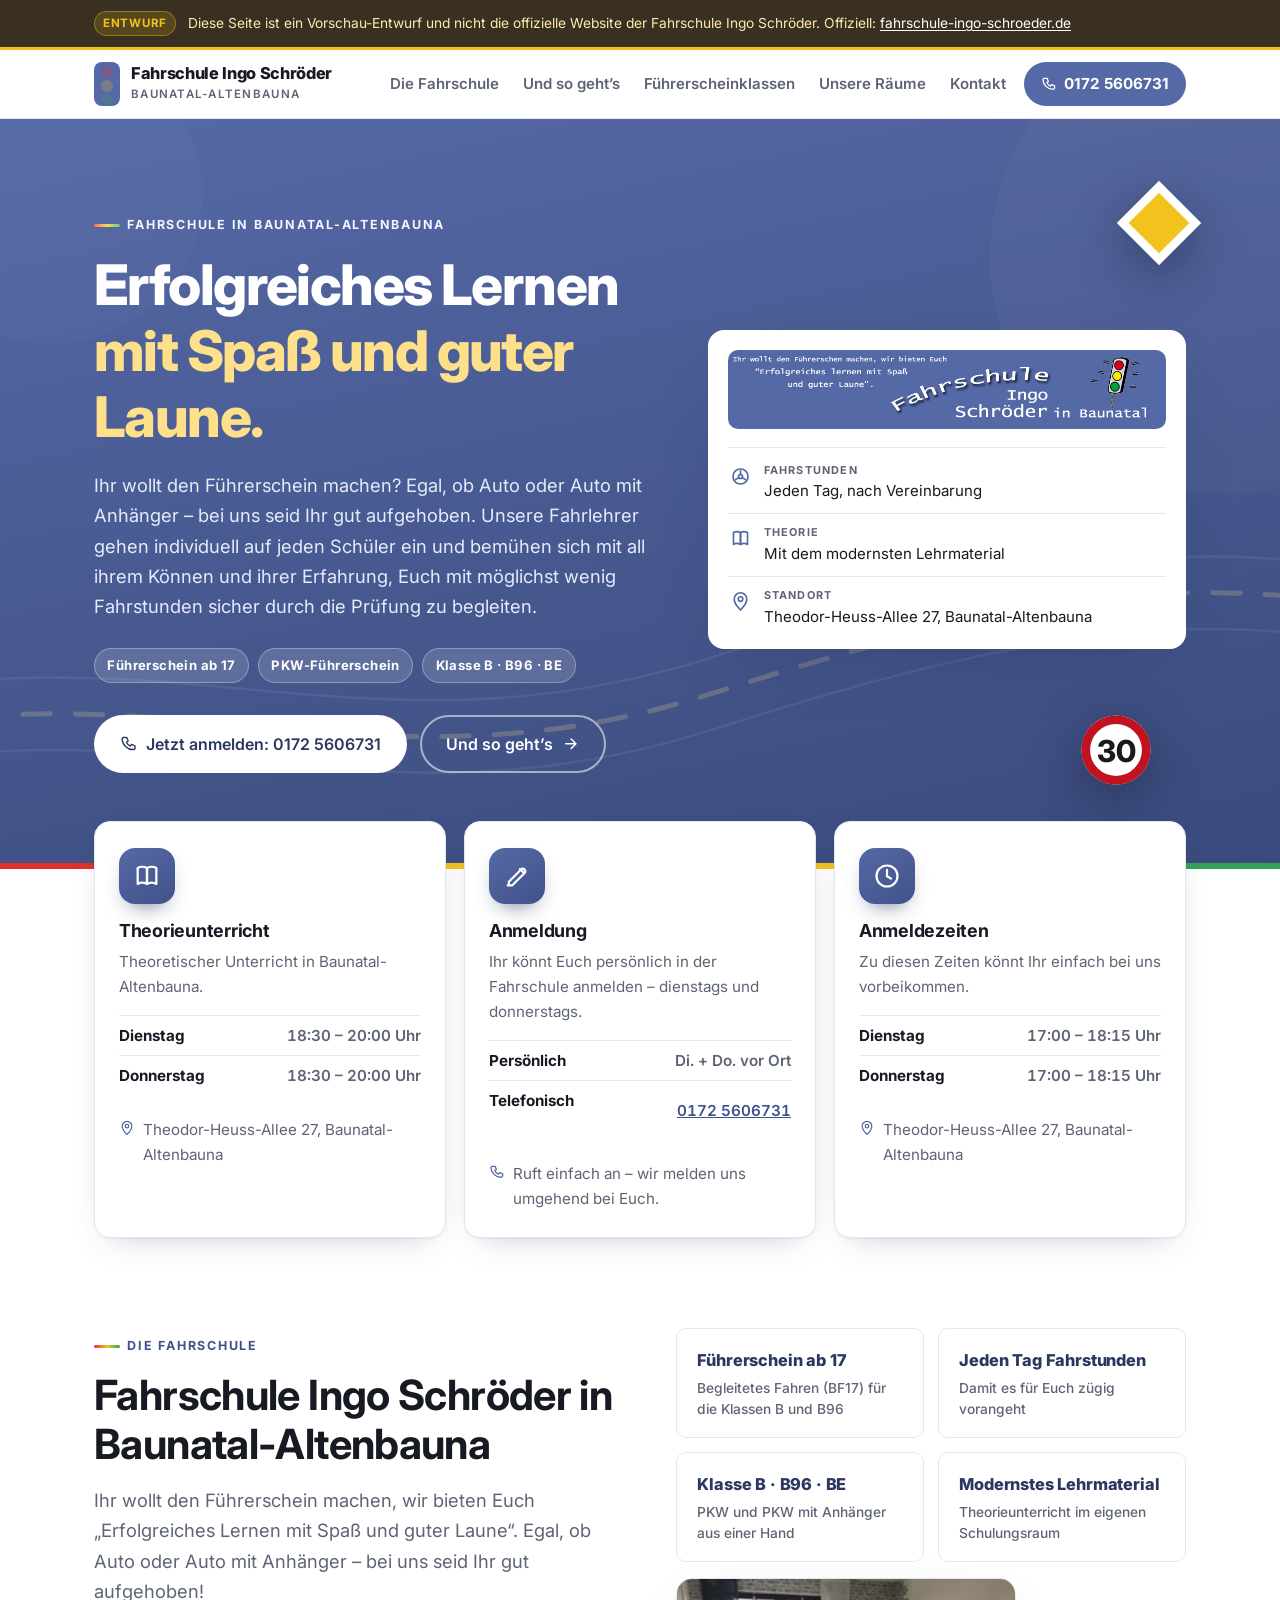
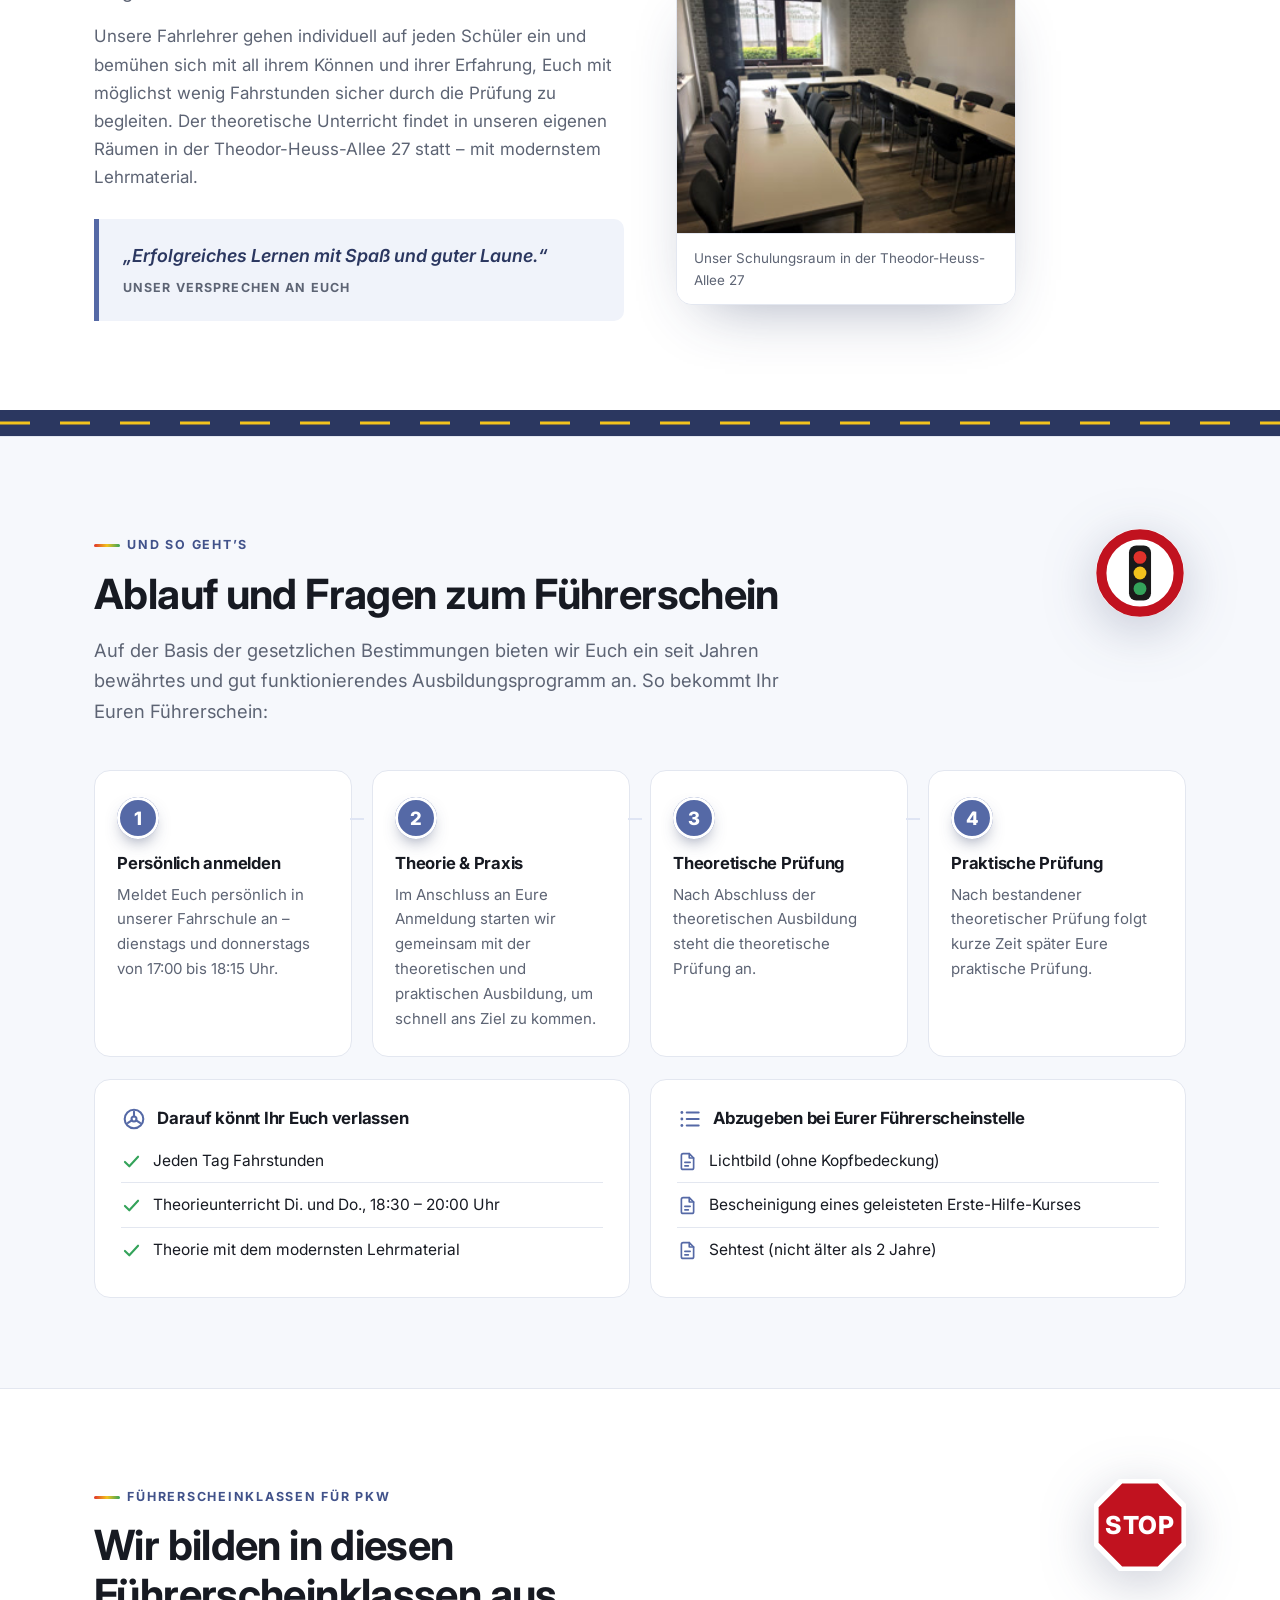
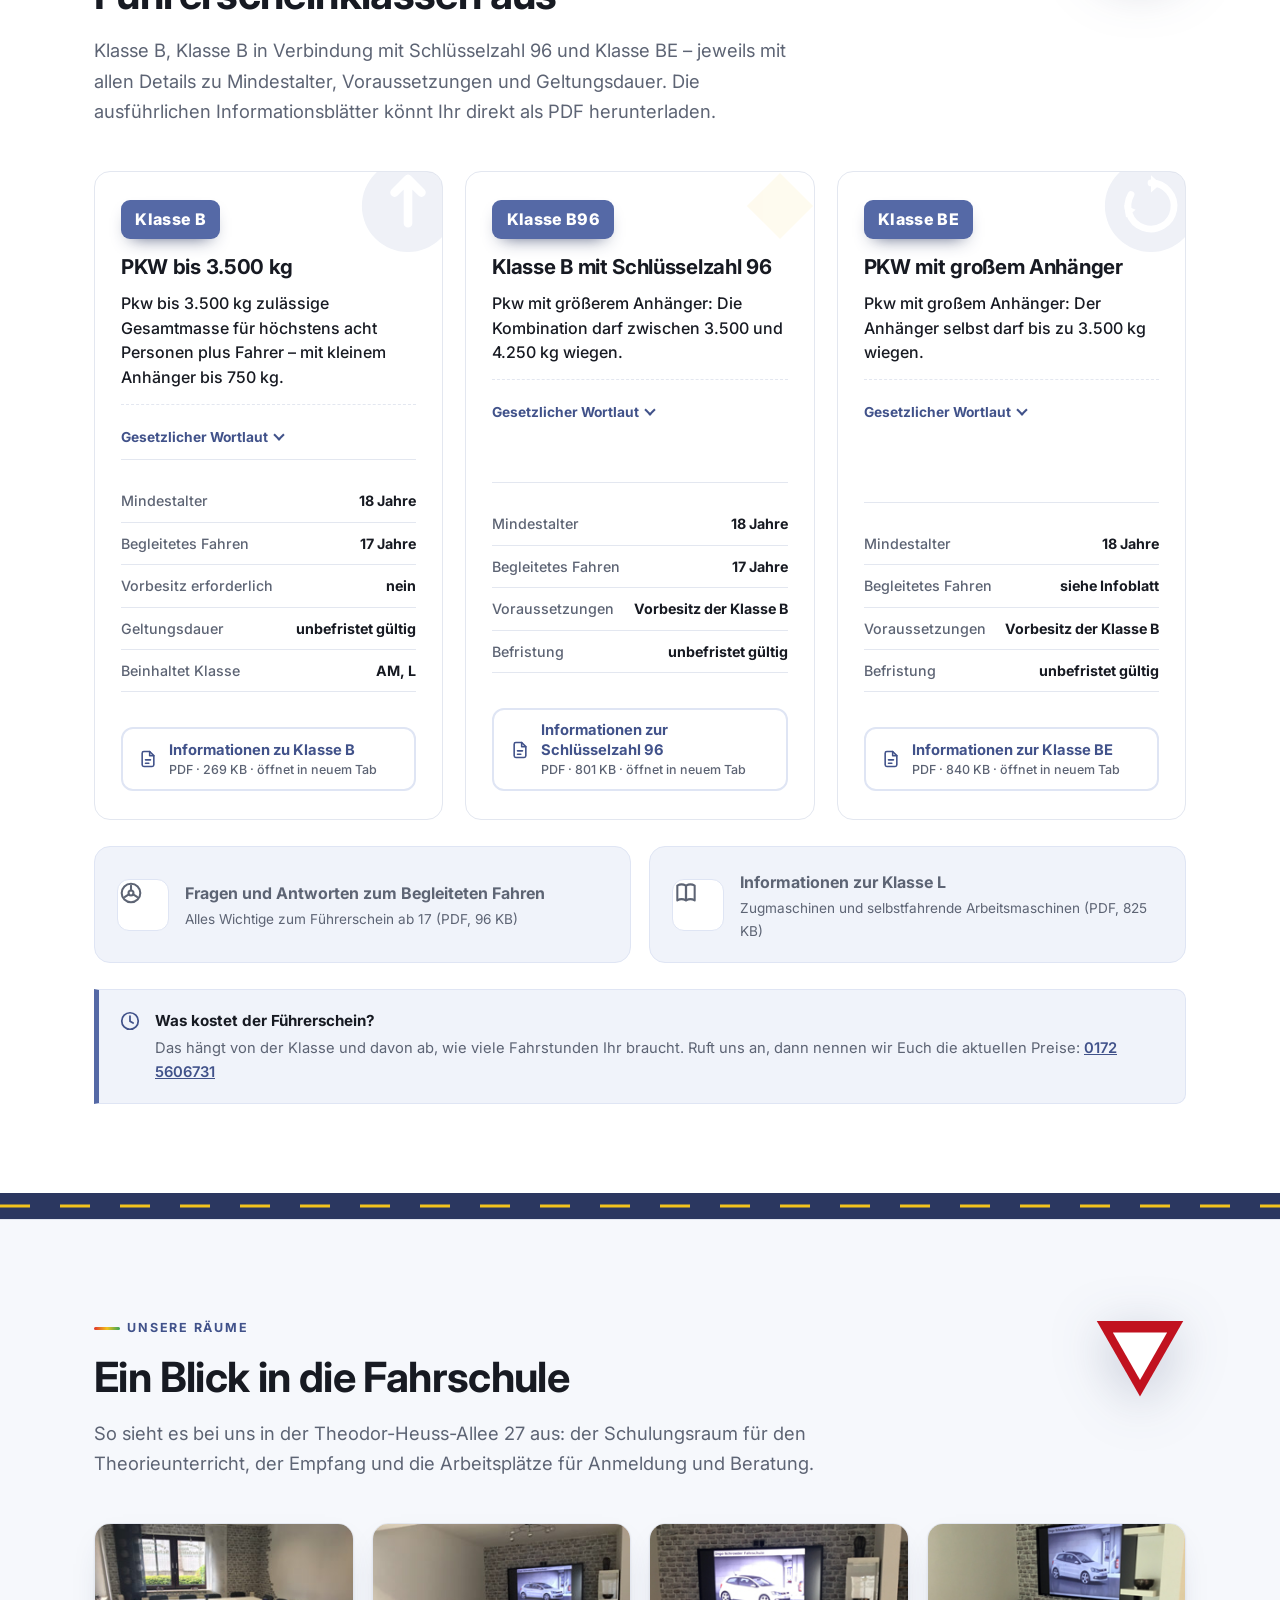
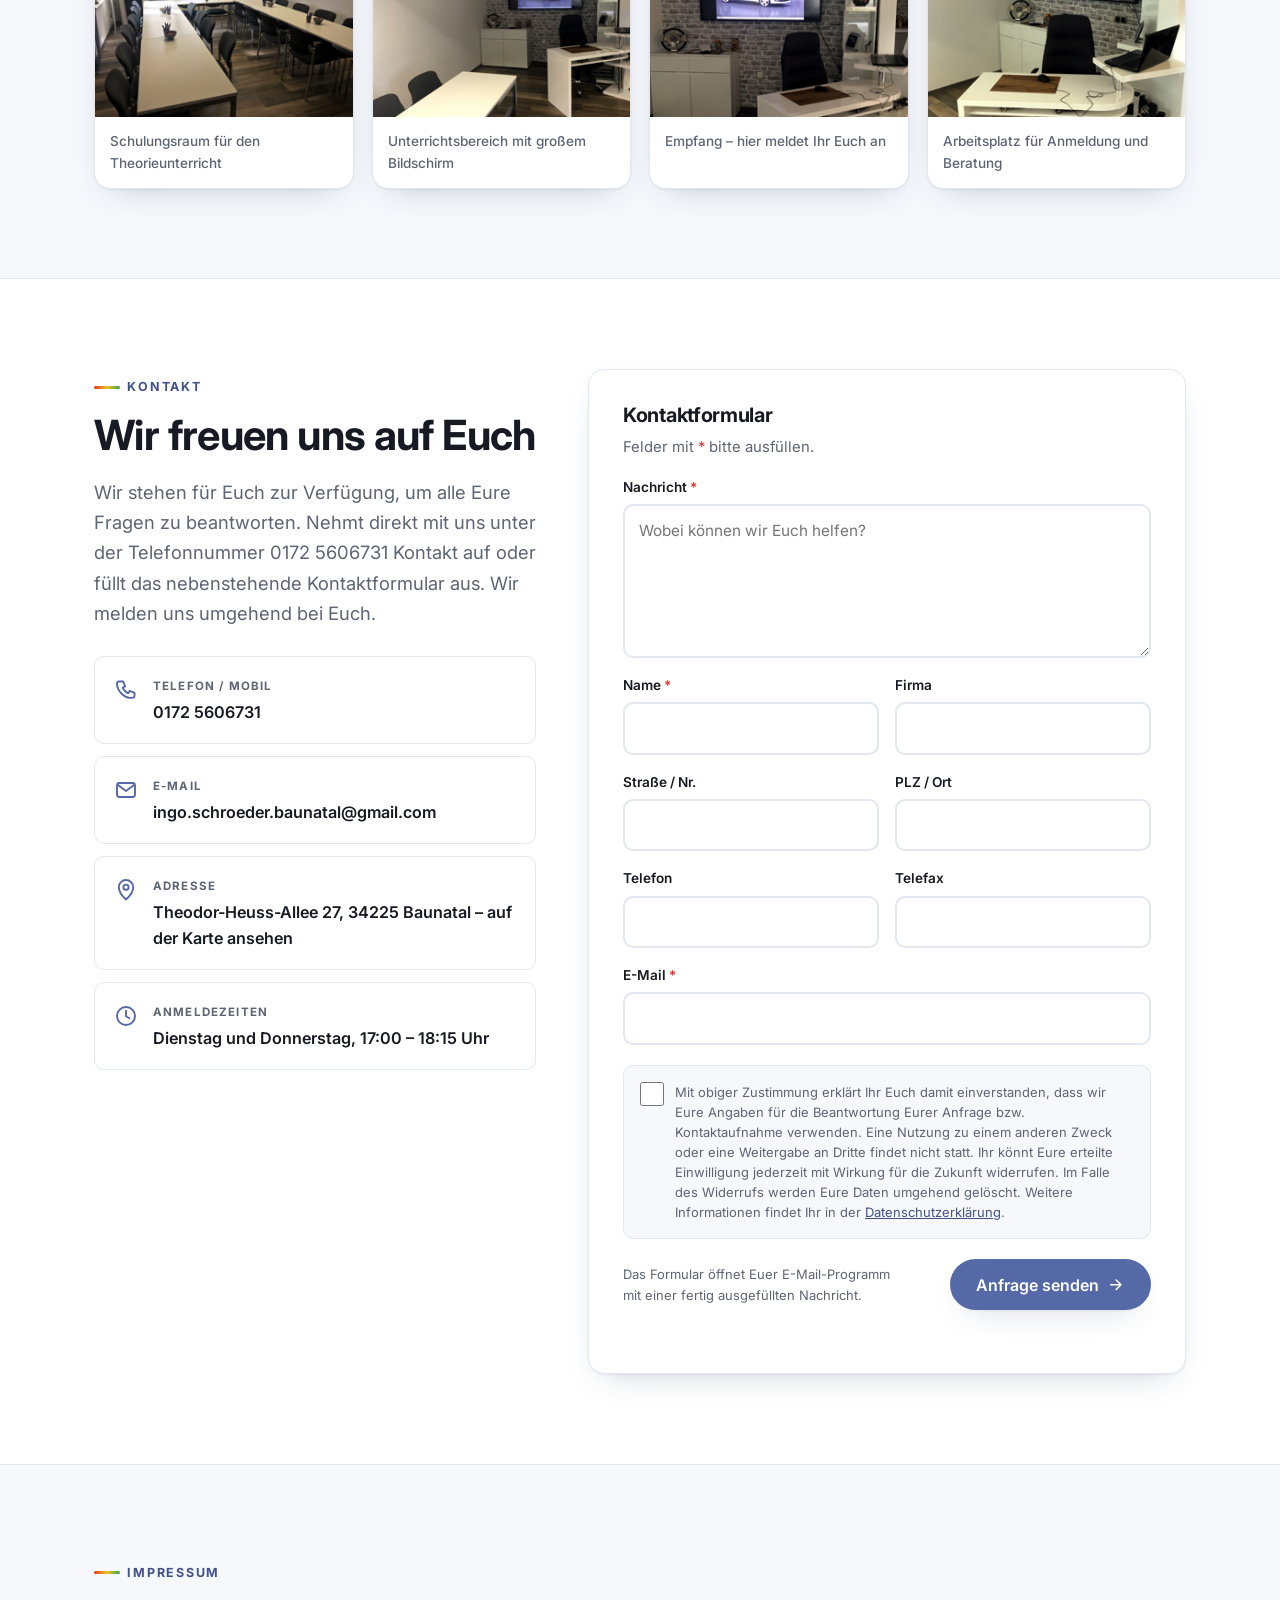
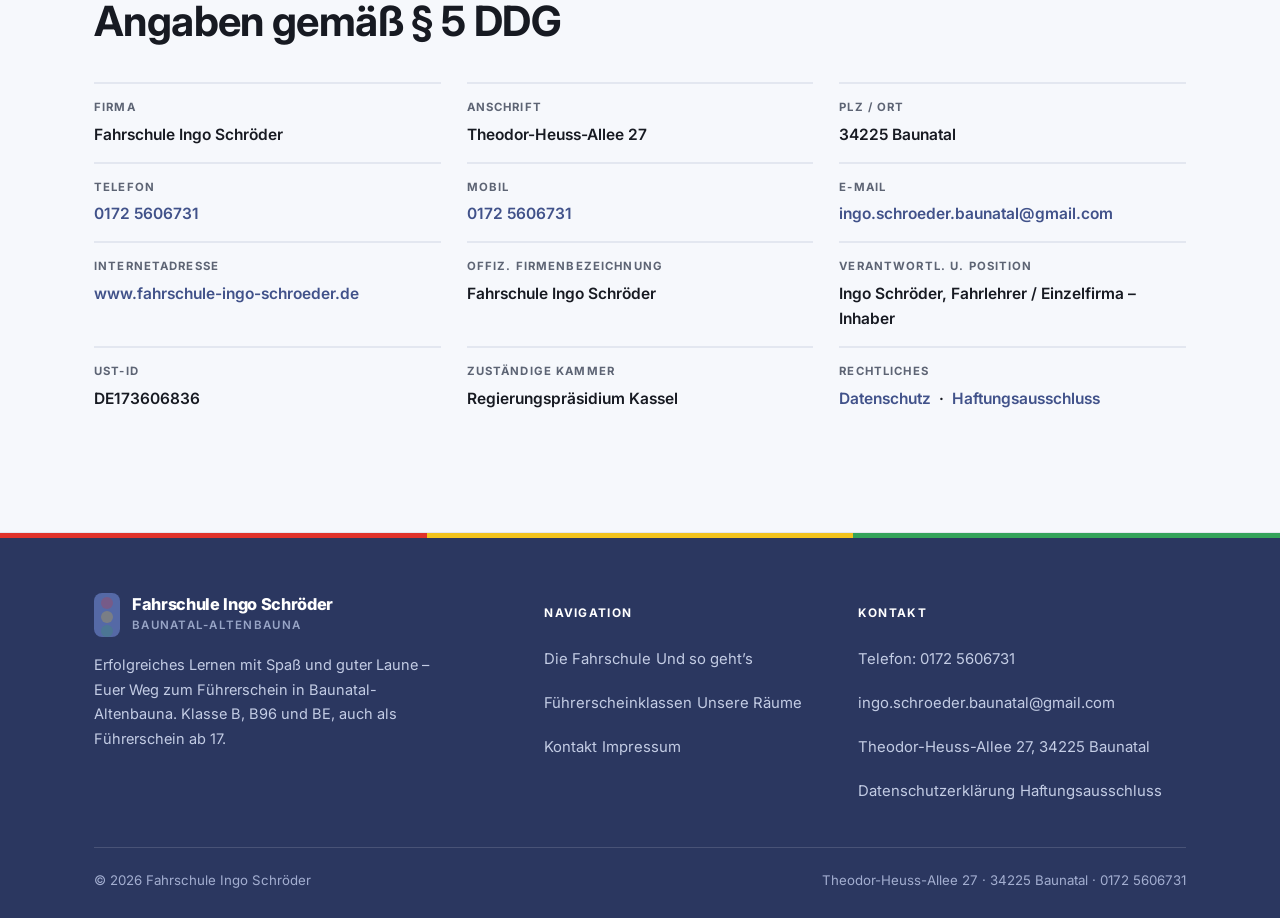
==== commit 887753ed: "Design-Review eingearbeitet: Kontraste, Klickflaechen, Formularfehler, Textueberarbeitung" ====
--- a/index.html
+++ b/index.html
@@ -154,7 +154,6 @@
       <a href="#klassen">Führerscheinklassen</a>
       <a href="#raeume">Unsere Räume</a>
       <a href="#kontakt">Kontakt</a>
-      <a href="#impressum">Impressum</a>
     </nav>
     <div class="header__cta">
       <a class="telbtn" href="tel:+491725606731"><svg aria-hidden="true"><use href="#i-phone"/></svg><span>0172 5606731</span></a>
@@ -323,12 +322,15 @@
         </li>
       </ol>
 
+      <!-- Hinweis fuer die Fahrschule: Die bisherige Website nennt an einer Stelle
+           "Di. und Do.", an anderer "Di., Mi., Do." als Unterrichtstage. Hier stehen
+           durchgaengig Di. und Do. - bitte bestaetigen, welche Angabe stimmt. -->
       <div class="panels reveal">
         <div class="panel">
           <h3><svg aria-hidden="true"><use href="#i-wheel"/></svg> Darauf könnt Ihr Euch verlassen</h3>
           <ul>
             <li><svg aria-hidden="true"><use href="#i-check"/></svg> Jeden Tag Fahrstunden</li>
-            <li><svg aria-hidden="true"><use href="#i-check"/></svg> Theoretischer Unterricht Di., Mi., Do.</li>
+            <li><svg aria-hidden="true"><use href="#i-check"/></svg> Theorieunterricht Di. und Do., 18:30 &ndash; 20:00 Uhr</li>
             <li><svg aria-hidden="true"><use href="#i-check"/></svg> Theorie mit dem modernsten Lehrmaterial</li>
           </ul>
         </div>
@@ -361,9 +363,14 @@
           <span class="cls__badge">Klasse B</span>
           <h3>PKW bis 3.500 kg</h3>
           <div class="cls__desc">
-            <p>Kraftfahrzeuge &ndash; ausgenommen Kraftfahrzeuge der Klassen AM, A1, A2 und A &ndash; mit einer zulässigen Gesamtmasse von nicht mehr als 3.500 kg, die zur Beförderung von nicht mehr als acht Personen außer dem Fahrzeugführer ausgelegt und gebaut sind (auch mit Anhänger mit einer zulässigen Gesamtmasse von nicht mehr als 750 kg oder mit Anhänger über 750 kg zulässiger Gesamtmasse, sofern 3.500 kg zulässige Gesamtmasse der Kombination nicht überschritten wird).</p>
-            <p>Dreirädrige Kraftfahrzeuge im Inland, im Falle eines Kraftfahrzeuges mit einer Motorleistung von mehr als 15 kW jedoch nur, soweit der Inhaber der Fahrerlaubnis mindestens 21 Jahre alt ist.</p>
-          </div>
+            <p class="cls__lead">Pkw bis 3.500 kg zulässige Gesamtmasse für höchstens acht Personen plus Fahrer &ndash; mit kleinem Anhänger bis 750 kg.</p>
+            <details class="cls__more">
+              <summary>Gesetzlicher Wortlaut</summary>
+              <p>Kraftfahrzeuge &ndash; ausgenommen Kraftfahrzeuge der Klassen AM, A1, A2 und A &ndash; mit einer zulässigen Gesamtmasse von nicht mehr als 3.500 kg, die zur Beförderung von nicht mehr als acht Personen außer dem Fahrzeugführer ausgelegt und gebaut sind (auch mit Anhänger mit einer zulässigen Gesamtmasse von nicht mehr als 750 kg oder mit Anhänger über 750 kg zulässiger Gesamtmasse, sofern 3.500 kg zulässige Gesamtmasse der Kombination nicht überschritten wird).</p>
+              <p>Dreirädrige Kraftfahrzeuge im Inland, im Falle eines Kraftfahrzeuges mit einer Motorleistung von mehr als 15 kW jedoch nur, soweit der Inhaber der Fahrerlaubnis mindestens 21 Jahre alt ist.</p>
+            </details>
+          </div>
+
           <dl class="spec">
             <div><dt>Mindestalter</dt><dd>18 Jahre</dd></div>
             <div><dt>Begleitetes Fahren</dt><dd>17 Jahre</dd></div>
@@ -384,8 +391,13 @@
           <span class="cls__badge">Klasse B96</span>
           <h3>Klasse B mit Schlüsselzahl 96</h3>
           <div class="cls__desc">
-            <p>Kombinationen, die aus einem Zugfahrzeug der Klasse B (PKW oder leichter LKW) und einem Anhänger mit einer zulässigen Gesamtmasse von mehr als 750 kg und einer zulässigen Gesamtmasse der Kombination von mehr als 3.500 kg, aber nicht mehr als 4.250 kg bestehen.</p>
-          </div>
+            <p class="cls__lead">Pkw mit größerem Anhänger: Die Kombination darf zwischen 3.500 und 4.250 kg wiegen.</p>
+            <details class="cls__more">
+              <summary>Gesetzlicher Wortlaut</summary>
+              <p>Kombinationen, die aus einem Zugfahrzeug der Klasse B (PKW oder leichter LKW) und einem Anhänger mit einer zulässigen Gesamtmasse von mehr als 750 kg und einer zulässigen Gesamtmasse der Kombination von mehr als 3.500 kg, aber nicht mehr als 4.250 kg bestehen.</p>
+            </details>
+          </div>
+
           <dl class="spec">
             <div><dt>Mindestalter</dt><dd>18 Jahre</dd></div>
             <div><dt>Begleitetes Fahren</dt><dd>17 Jahre</dd></div>
@@ -405,8 +417,13 @@
           <span class="cls__badge">Klasse BE</span>
           <h3>PKW mit großem Anhänger</h3>
           <div class="cls__desc">
-            <p>Fahrzeugkombinationen, die aus einem Zugfahrzeug der Klasse B und einem Anhänger oder Sattelanhänger bestehen, sofern die zulässige Gesamtmasse des Anhängers oder Sattelanhängers 3.500 kg nicht übersteigt.</p>
-          </div>
+            <p class="cls__lead">Pkw mit großem Anhänger: Der Anhänger selbst darf bis zu 3.500 kg wiegen.</p>
+            <details class="cls__more">
+              <summary>Gesetzlicher Wortlaut</summary>
+              <p>Fahrzeugkombinationen, die aus einem Zugfahrzeug der Klasse B und einem Anhänger oder Sattelanhänger bestehen, sofern die zulässige Gesamtmasse des Anhängers oder Sattelanhängers 3.500 kg nicht übersteigt.</p>
+            </details>
+          </div>
+
           <dl class="spec">
             <div><dt>Mindestalter</dt><dd>18 Jahre</dd></div>
             <div><dt>Begleitetes Fahren</dt><dd>siehe Infoblatt</dd></div>
@@ -438,6 +455,13 @@
             <span>Zugmaschinen und selbstfahrende Arbeitsmaschinen (PDF, 825 KB)</span>
           </span>
         </a>
+      </div>
+      <div class="hint reveal">
+        <svg aria-hidden="true"><use href="#i-clock"/></svg>
+        <div>
+          <b>Was kostet der Führerschein?</b>
+          <p>Das hängt von der Klasse und davon ab, wie viele Fahrstunden Ihr braucht. Ruft uns an, dann nennen wir Euch die aktuellen Preise: <a href="tel:+491725606731">0172 5606731</a></p>
+        </div>
       </div>
     </div>
   </section>
--- a/assets/css/style.css
+++ b/assets/css/style.css
@@ -126,7 +126,7 @@
 .hero::after{content:"";position:absolute;inset:auto 0 0 0;height:6px;background:linear-gradient(90deg,var(--red) 0 33.33%,var(--yellow) 33.33% 66.66%,var(--green) 66.66% 100%)}
 .hero__deco{position:absolute;inset:0;width:100%;height:100%;pointer-events:none;opacity:.55}
 .hero__inner{max-width:var(--wrap);margin:0 auto;padding:clamp(52px,7vw,88px) 24px clamp(64px,8vw,96px);display:grid;grid-template-columns:1.08fr .92fr;gap:52px;align-items:center;position:relative;z-index:1}
-.hero .eyebrow{color:#e3e9f8}
+.hero .eyebrow{color:#f2f5fc}
 .hero .eyebrow::before{background:linear-gradient(90deg,#ff6b64,#ffd84d,#5fd189)}
 .hero h1{font-size:clamp(2.05rem,1.45rem + 2.9vw,3.5rem);margin:16px 0 0;font-weight:800;letter-spacing:-.028em}
 .hero h1 span{display:block;color:#ffe08a}
@@ -302,7 +302,7 @@
 .footer__brand{display:flex;align-items:center;gap:12px;margin-bottom:16px}
 .footer__brand .brand__name{color:#fff}
 .footer__brand .brand__sub{color:#98a5c6}
-.footer__bottom{display:flex;flex-wrap:wrap;gap:10px 26px;justify-content:space-between;padding-top:22px;font-size:.83rem;color:#8f9cbe}
+.footer__bottom{display:flex;flex-wrap:wrap;gap:10px 26px;justify-content:space-between;padding-top:22px;font-size:.83rem;color:#a3aed0}
 .footer__bottom a{display:inline;padding:0;font-size:inherit;color:#a9b5d4}
 @media (max-width:820px){.footer__grid{grid-template-columns:1fr 1fr}}
 @media (max-width:560px){.footer__grid{grid-template-columns:1fr}}
@@ -433,3 +433,44 @@
 .telbtn::before{content:"";position:absolute;inset:0;border-radius:999px;box-shadow:0 0 0 0 rgba(85,105,166,.55);animation:ring 3.2s ease-out infinite}
 @keyframes ring{0%{box-shadow:0 0 0 0 rgba(85,105,166,.5)}70%{box-shadow:0 0 0 12px rgba(85,105,166,0)}100%{box-shadow:0 0 0 0 rgba(85,105,166,0)}}
 @media (prefers-reduced-motion:reduce){.telbtn::before{animation:none}}
+
+/* ==========================================================================
+   Barrierefreiheit: Klickflaechen nach WCAG 2.5.5 (mindestens 44x44 px)
+   ========================================================================== */
+.telbtn{min-height:44px;min-width:44px;justify-content:center}
+.burger{height:44px}
+@media (max-width:940px){
+  .nav a{min-height:48px;display:flex;align-items:center}
+}
+/* Zustimmungshaken: groesserer Haken plus klickbares Label darum */
+.consent{align-items:flex-start}
+.consent input{width:24px;height:24px;margin-top:0}
+.consent label{cursor:pointer;padding:10px 0;margin:-10px 0}
+/* Telefon- und E-Mail-Links in Listen bekommen eine echte Trefferflaeche */
+.times li a,.panel li a,.footer__grid a{display:inline-flex;align-items:center;min-height:44px}
+.qcard__addr a{display:inline-flex;align-items:center;min-height:44px}
+
+/* ---------- Kurzfassung und ausklappbarer Gesetzestext ---------- */
+.cls__lead{font-size:1rem;color:var(--ink);font-weight:500;line-height:1.55}
+.cls__more{margin-top:14px;border-top:1px dashed var(--line);padding-top:10px}
+.cls__more summary{cursor:pointer;list-style:none;display:inline-flex;align-items:center;gap:.5em;font-size:.86rem;font-weight:700;color:var(--brand-700);min-height:44px}
+.cls__more summary::-webkit-details-marker{display:none}
+.cls__more summary::after{content:"";width:8px;height:8px;border-right:2px solid currentColor;border-bottom:2px solid currentColor;transform:rotate(45deg);margin-top:-4px;transition:transform .2s ease}
+.cls__more[open] summary::after{transform:rotate(-135deg);margin-top:2px}
+.cls__more p{margin-top:10px;font-size:.88rem;line-height:1.6;color:var(--muted)}
+.cls__more p+p{margin-top:8px}
+
+/* ---------- Hinweis-Kasten ---------- */
+.hint{margin-top:26px;display:grid;grid-template-columns:auto 1fr;gap:14px;align-items:flex-start;background:var(--brand-50);border:1px solid var(--brand-100);border-left:5px solid var(--brand);border-radius:0 var(--radius-sm) var(--radius-sm) 0;padding:18px 20px}
+.hint svg{width:22px;height:22px;color:var(--brand-700);margin-top:2px}
+.hint b{display:block;font-size:.95rem;margin-bottom:3px}
+.hint p{font-size:.92rem;color:var(--muted)}
+.hint a{font-weight:600}
+
+/* ---------- Formularfehler ---------- */
+.fld-error{margin-top:5px;font-size:.83rem;font-weight:600;color:var(--red);display:none}
+.field.has-error .fld-error{display:block}
+.field.has-error input,.field.has-error textarea{border-color:var(--red)}
+/* Logo-Link und kurze Fusszeilen-Links auf volle Trefferflaeche */
+.brand{min-height:44px}
+.footer__grid a{min-width:44px}
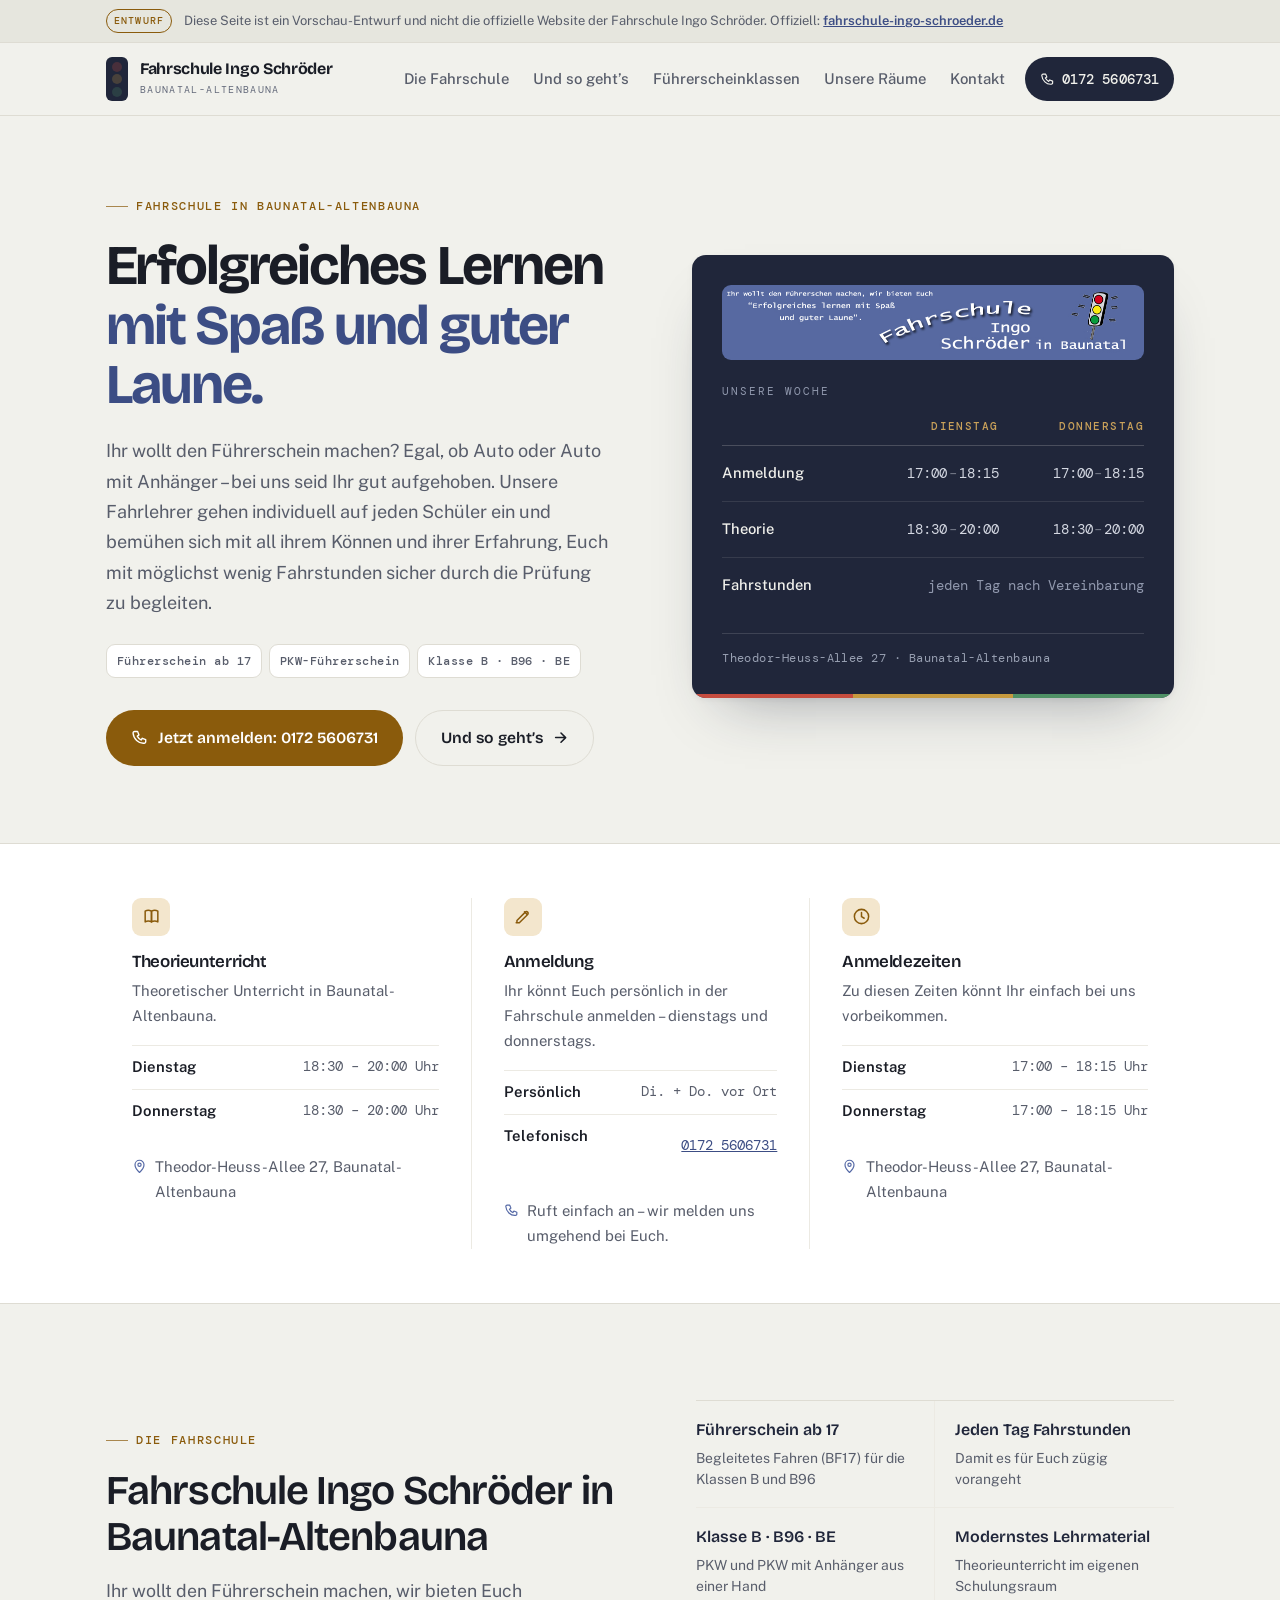
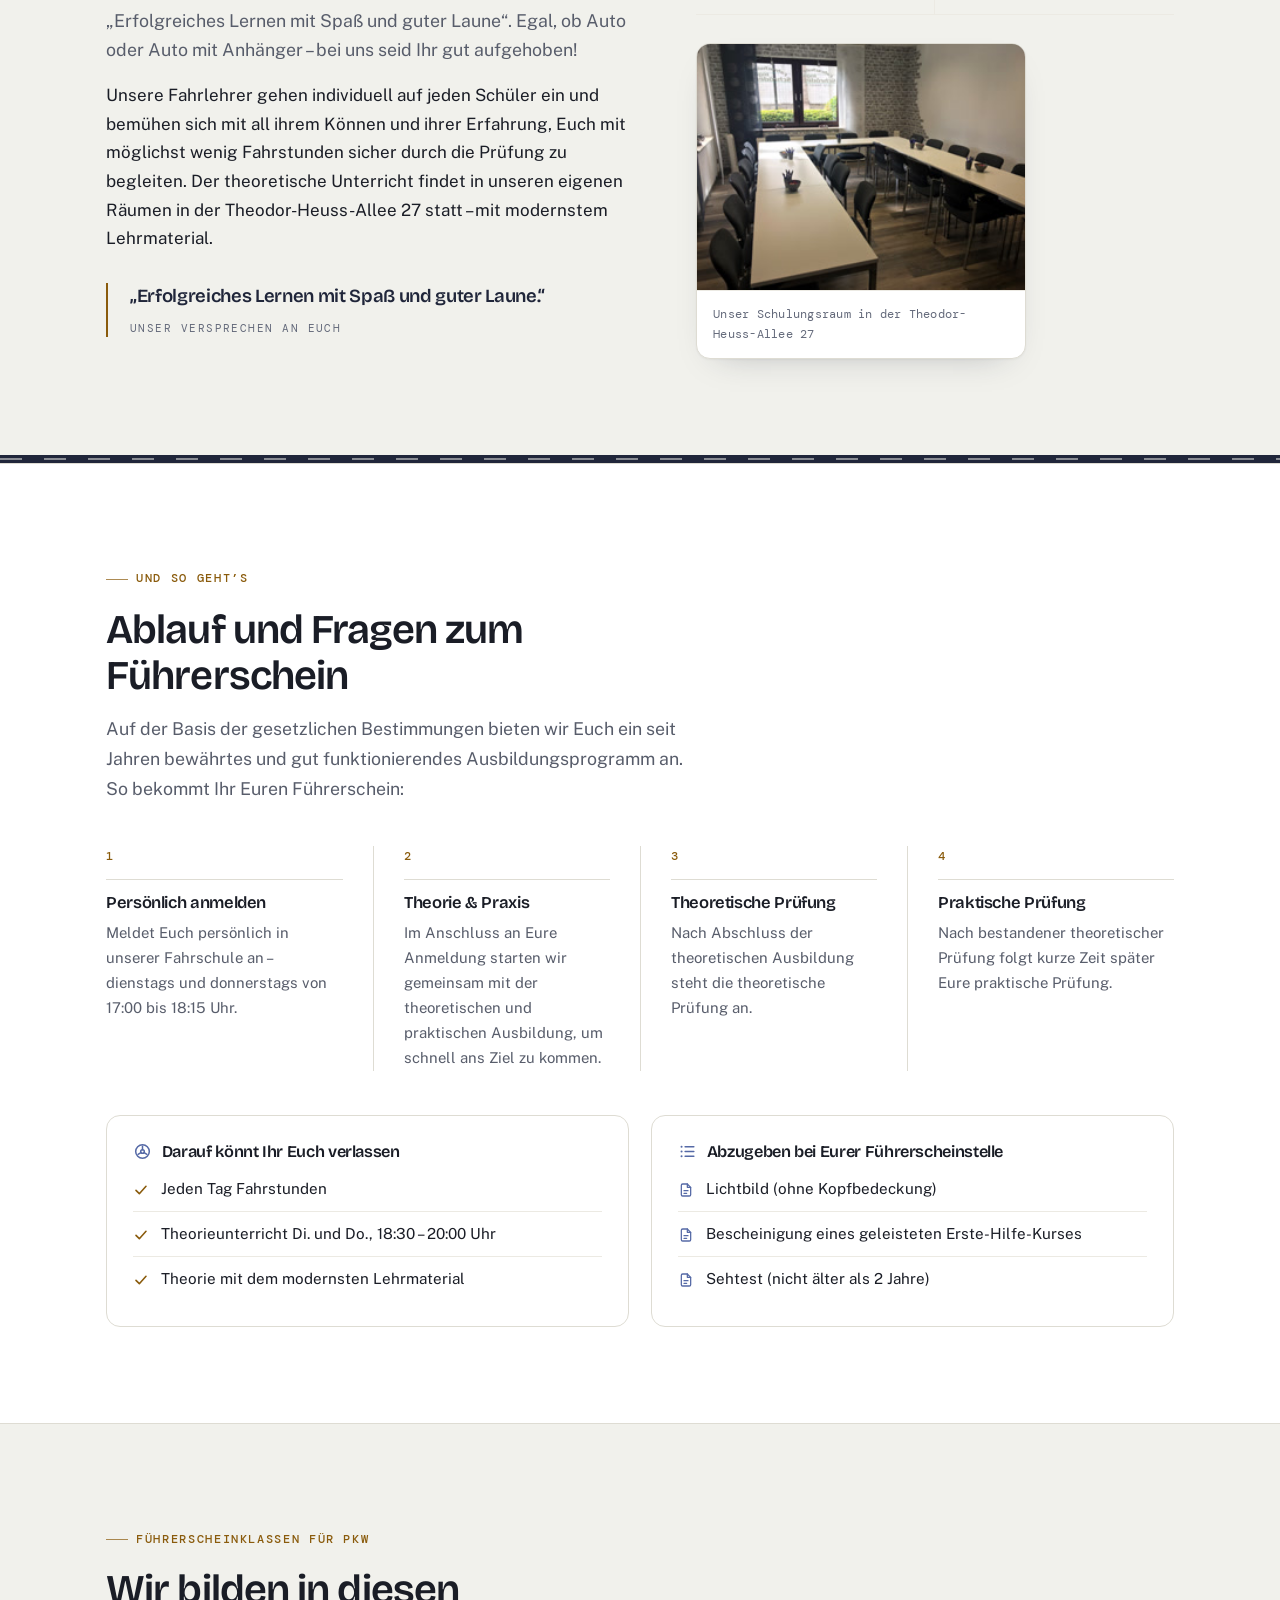
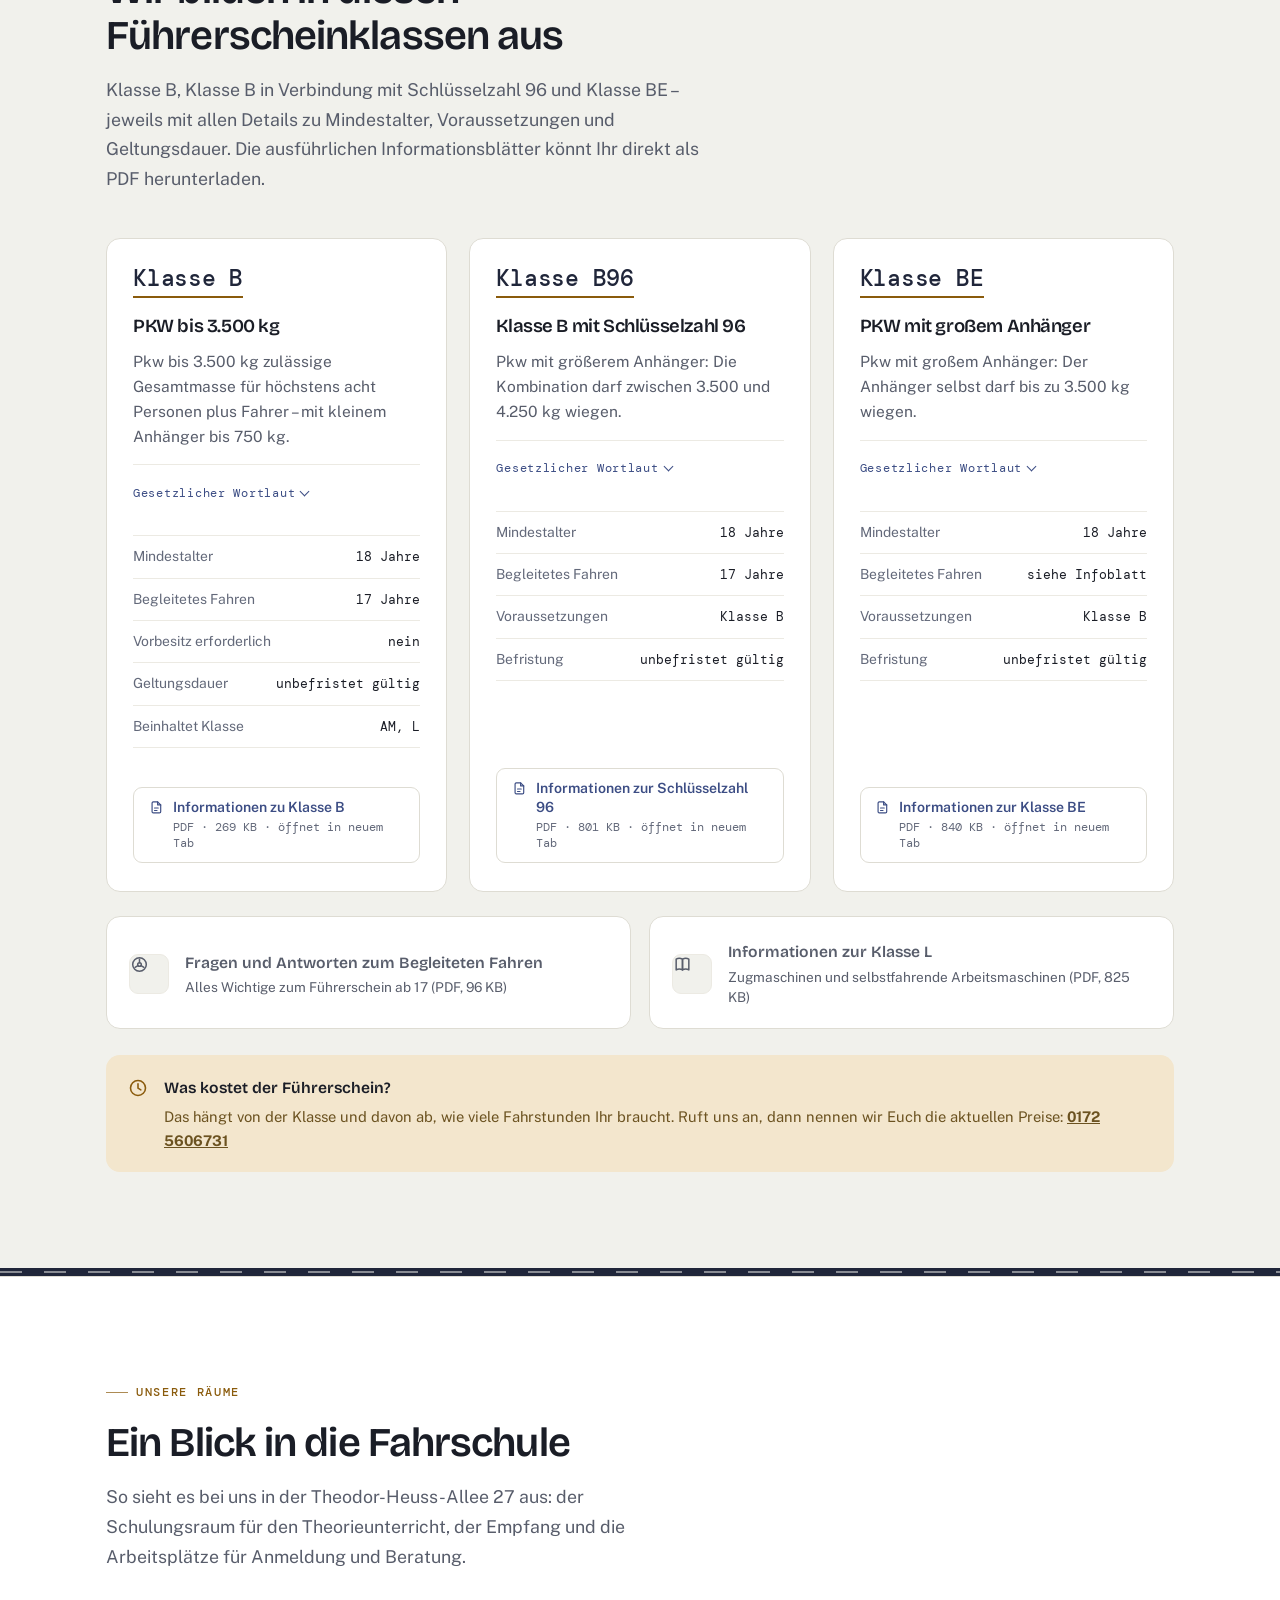
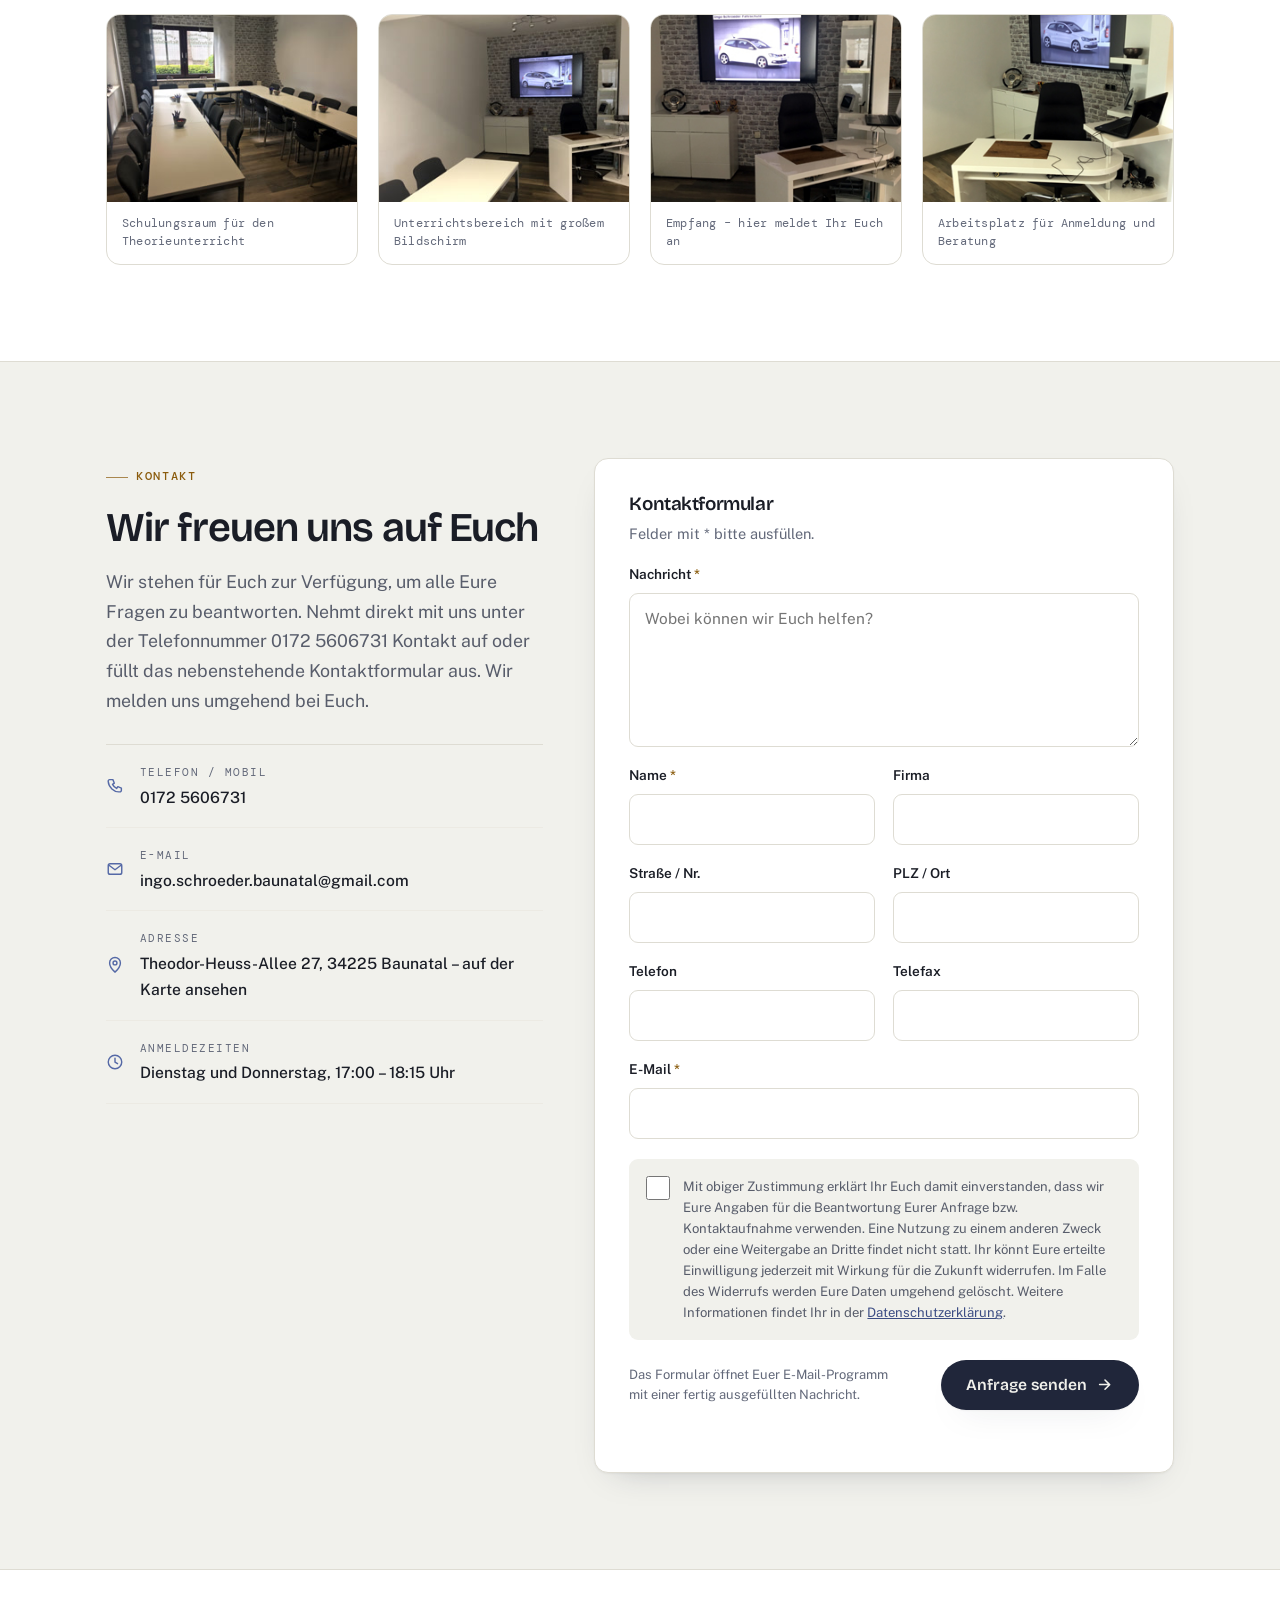
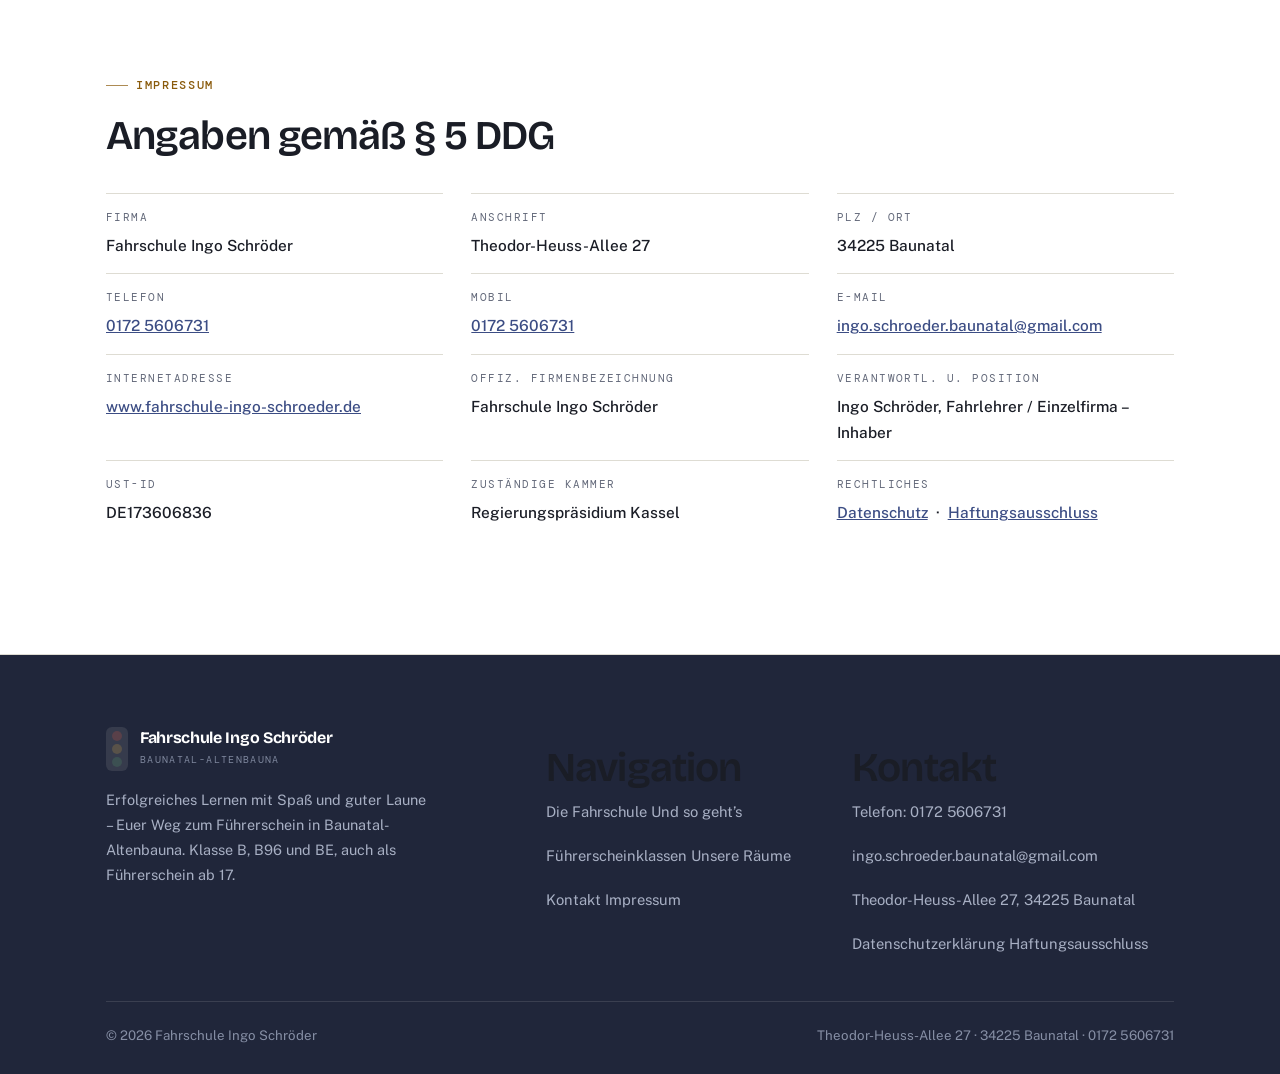
==== commit 18d626f5: "Neugestaltung mit eigener visueller Handschrift je Fahrschule" ====
--- a/index.html
+++ b/index.html
@@ -8,7 +8,7 @@
 <meta name="description" content="Fahrschule Ingo Schröder in Baunatal-Altenbauna: Erfolgreiches Lernen mit Spaß und guter Laune. Führerschein ab 17, Klasse B, B96 und BE. Theodor-Heuss-Allee 27, 34225 Baunatal. Telefon 0172 5606731.">
 <meta name="keywords" content="Fahrschule Baunatal, Fahrschule Kassel, Führerschein ab 17, BF17, Begleitetes Fahren, Klasse B, Klasse BE, Schlüsselzahl 96, Ingo Schröder">
 <meta name="author" content="Fahrschule Ingo Schröder">
-<meta name="theme-color" content="#5569a6">
+<meta name="theme-color" content="#20263a">
 <link rel="canonical" href="http://www.fahrschule-ingo-schroeder.de/">
 <meta property="og:type" content="website">
 <meta property="og:title" content="Fahrschule Ingo Schröder – Baunatal-Altenbauna">
@@ -18,7 +18,7 @@
 <link rel="icon" href="data:image/svg+xml,%3Csvg xmlns='http://www.w3.org/2000/svg' viewBox='0 0 64 64'%3E%3Crect width='64' height='64' rx='14' fill='%235569a6'/%3E%3Ccircle cx='32' cy='19' r='6' fill='%23e0322b'/%3E%3Ccircle cx='32' cy='32' r='6' fill='%23f2c31d'/%3E%3Ccircle cx='32' cy='45' r='6' fill='%2334a35a'/%3E%3C/svg%3E">
 <link rel="preconnect" href="https://fonts.googleapis.com">
 <link rel="preconnect" href="https://fonts.gstatic.com" crossorigin>
-<link href="https://fonts.googleapis.com/css2?family=Inter:wght@400;500;600;700;800&display=swap" rel="stylesheet">
+<link href="https://fonts.googleapis.com/css2?family=Bricolage+Grotesque:opsz,wght@12..96,600;12..96,700&family=Public+Sans:wght@400;500;600&family=DM+Mono:wght@400;500&display=swap" rel="stylesheet">
 <link rel="stylesheet" href="assets/css/style.css">
 <script>
 /* Einblend-Animationen nur aktivieren, wenn sie auch sicher wieder ausgeblendet
@@ -199,20 +199,21 @@
       <div class="hero__media">
         <div class="hero__card">
           <img class="hero__card-logo" src="assets/img/logo.jpg" width="840" height="150" alt="Logo der Fahrschule Ingo Schröder in Baunatal mit dem Text: Ihr wollt den Führerschein machen, wir bieten Euch &bdquo;Erfolgreiches lernen mit Spaß und guter Laune&ldquo;.">
-          <ul class="hero__card-facts">
-            <li>
-              <svg aria-hidden="true"><use href="#i-wheel"/></svg>
-              <span><b>Fahrstunden</b>Jeden Tag, nach Vereinbarung</span>
-            </li>
-            <li>
-              <svg aria-hidden="true"><use href="#i-book"/></svg>
-              <span><b>Theorie</b>Mit dem modernsten Lehrmaterial</span>
-            </li>
-            <li>
-              <svg aria-hidden="true"><use href="#i-pin"/></svg>
-              <span><b>Standort</b>Theodor-Heuss-Allee 27, Baunatal-Altenbauna</span>
-            </li>
-          </ul>
+          <div class="plan">
+            <p class="plan__kopf">Unsere Woche</p>
+            <table class="plan__tab">
+              <caption class="vh">Unterrichts- und Anmeldezeiten der Fahrschule Ingo Schröder</caption>
+              <thead>
+                <tr><td></td><th scope="col">Dienstag</th><th scope="col">Donnerstag</th></tr>
+              </thead>
+              <tbody>
+                <tr><th scope="row">Anmeldung</th><td>17:00<span>–</span>18:15</td><td>17:00<span>–</span>18:15</td></tr>
+                <tr><th scope="row">Theorie</th><td>18:30<span>–</span>20:00</td><td>18:30<span>–</span>20:00</td></tr>
+                <tr><th scope="row">Fahrstunden</th><td colspan="2" class="plan__weit">jeden Tag nach Vereinbarung</td></tr>
+              </tbody>
+            </table>
+            <p class="plan__fuss">Theodor-Heuss-Allee 27 · Baunatal-Altenbauna</p>
+          </div>
         </div>
       </div>
     </div>
@@ -401,7 +402,7 @@
           <dl class="spec">
             <div><dt>Mindestalter</dt><dd>18 Jahre</dd></div>
             <div><dt>Begleitetes Fahren</dt><dd>17 Jahre</dd></div>
-            <div><dt>Voraussetzungen</dt><dd>Vorbesitz der Klasse B</dd></div>
+            <div><dt>Voraussetzungen</dt><dd>Klasse B</dd></div>
             <div><dt>Befristung</dt><dd>unbefristet gültig</dd></div>
           </dl>
           <div class="cls__foot">
@@ -427,7 +428,7 @@
           <dl class="spec">
             <div><dt>Mindestalter</dt><dd>18 Jahre</dd></div>
             <div><dt>Begleitetes Fahren</dt><dd>siehe Infoblatt</dd></div>
-            <div><dt>Voraussetzungen</dt><dd>Vorbesitz der Klasse B</dd></div>
+            <div><dt>Voraussetzungen</dt><dd>Klasse B</dd></div>
             <div><dt>Befristung</dt><dd>unbefristet gültig</dd></div>
           </dl>
           <div class="cls__foot">
--- a/assets/css/style.css
+++ b/assets/css/style.css
@@ -1,476 +1,409 @@
 /* ==========================================================================
    Fahrschule Ingo Schröder – Baunatal-Altenbauna
-   Stylesheet. Markenfarbe #5569a6 stammt aus dem Original-Logo der Fahrschule.
+   Gestaltungsidee: "Stundenplan". Diese Fahrschule hat einen Takt – Dienstag
+   und Donnerstag – und der ist ihr wichtigster Fakt. Er traegt die Seite.
+   Kreideweisses Papier, tiefblaue Tafel, Bernstein als einziger Akzent.
+   Zeiten und Klassenkuerzel stehen in Monospace, weil sie Codes sind.
    ========================================================================== */
 
 :root{
-  --brand:#5569a6;
-  --brand-700:#41528a;
-  --brand-900:#2b3760;
-  --brand-50:#f0f3fa;
-  --brand-100:#dfe5f4;
-  --red:#e0322b;
-  --yellow:#f2c31d;
-  --green:#34a35a;
-  --ink:#171a22;
-  --muted:#5d6474;
-  --line:#e3e7f0;
-  --bg:#ffffff;
-  --soft:#f6f8fc;
-  --radius:16px;
-  --radius-sm:10px;
-  --shadow:0 1px 2px rgba(23,26,34,.05), 0 12px 32px -18px rgba(43,55,96,.35);
-  --shadow-lg:0 24px 60px -28px rgba(43,55,96,.45);
-  --wrap:1140px;
-  --font:"Inter","Segoe UI",Roboto,system-ui,-apple-system,"Helvetica Neue",Arial,sans-serif;
+  --tafel:#20263a;
+  --tafel-tief:#161b2b;
+  --tafel-hell:#2f3852;
+  --kreide:#f1f1ec;
+  --kreide-warm:#e6e6de;
+  --papier:#ffffff;
+  --tinte:#1a1d26;
+  --tinte-leise:#585d6b;
+  --tinte-still:#63697a;
+  --linie:#dedcd3;
+  --linie-fein:#eceae3;
+  --periwinkle:#5569a6;
+  --periwinkle-tief:#3c4d84;
+  --bernstein:#8a5b0c;
+  --bernstein-hell:#f3e6cd;
+
+  --r:14px;
+  --r-klein:9px;
+  --r-pille:999px;
+  --breite:1120px;
+
+  --display:"Bricolage Grotesque","Segoe UI",system-ui,sans-serif;
+  --text:"Public Sans","Segoe UI",Roboto,system-ui,-apple-system,Arial,sans-serif;
+  --mono:"DM Mono",ui-monospace,"SFMono-Regular",Consolas,monospace;
+
+  --schatten-fein:0 1px 2px rgba(26,29,38,.05);
+  --schatten:0 1px 2px rgba(26,29,38,.04), 0 14px 34px -22px rgba(32,38,58,.34);
+  --schatten-tief:0 2px 6px rgba(26,29,38,.05), 0 30px 60px -32px rgba(32,38,58,.42);
 }
 
 *,*::before,*::after{box-sizing:border-box}
-html{scroll-behavior:smooth;scroll-padding-top:88px;-webkit-text-size-adjust:100%}
+html{scroll-behavior:smooth;scroll-padding-top:84px;-webkit-text-size-adjust:100%}
 @media (prefers-reduced-motion:reduce){
   html{scroll-behavior:auto}
   *,*::before,*::after{animation-duration:.01ms!important;animation-iteration-count:1!important;transition-duration:.01ms!important}
 }
-body{margin:0;background:var(--bg);color:var(--ink);font-family:var(--font);font-size:17px;line-height:1.65;-webkit-font-smoothing:antialiased}
+body{margin:0;background:var(--kreide);color:var(--tinte);font-family:var(--text);font-size:17px;line-height:1.68;-webkit-font-smoothing:antialiased}
 img{max-width:100%;display:block;height:auto}
-a{color:var(--brand-700)}
-ul{margin:0;padding:0;list-style:none}
-h1,h2,h3,h4{margin:0;line-height:1.18;letter-spacing:-.015em;font-weight:700}
+a{color:var(--periwinkle-tief)}
+ul,ol{margin:0;padding:0;list-style:none}
+h1,h2,h3,h4{margin:0;font-family:var(--display);font-weight:600;line-height:1.12;letter-spacing:-.022em;color:var(--tinte)}
 p{margin:0}
-
-.wrap{max-width:var(--wrap);margin:0 auto;padding:0 24px;position:relative}
-.section{padding:clamp(56px,7vw,104px) 0}
-.section--soft{background:var(--soft);border-block:1px solid var(--line)}
-.section__head{max-width:66ch}
-.eyebrow{display:inline-flex;align-items:center;gap:.6em;font-size:.78rem;font-weight:700;letter-spacing:.14em;text-transform:uppercase;color:var(--brand-700)}
-.eyebrow::before{content:"";width:26px;height:3px;border-radius:2px;background:linear-gradient(90deg,var(--red),var(--yellow),var(--green))}
-h2{font-size:clamp(1.75rem,1.3rem + 1.9vw,2.6rem);margin:14px 0 0}
-.lede{margin-top:16px;color:var(--muted);font-size:clamp(1.02rem,.98rem + .25vw,1.15rem);max-width:66ch}
-.skip{position:absolute;left:-9999px;top:0;background:var(--brand-900);color:#fff;padding:12px 20px;z-index:200;border-radius:0 0 10px 0}
+:focus-visible{outline:2px solid var(--periwinkle);outline-offset:3px;border-radius:3px}
+.skip{position:absolute;left:-9999px;top:0;background:var(--tafel);color:#fff;padding:12px 20px;z-index:300}
 .skip:focus{left:0}
-/* Nur fuer Screenreader sichtbar */
 .vh{position:absolute;width:1px;height:1px;padding:0;margin:-1px;overflow:hidden;clip:rect(0 0 0 0);white-space:nowrap;border:0}
-:focus-visible{outline:3px solid var(--brand);outline-offset:3px;border-radius:4px}
-
-/* ---------- Buttons ---------- */
-.btn{display:inline-flex;align-items:center;justify-content:center;gap:.55em;padding:.85em 1.5em;border-radius:999px;font-weight:600;font-size:1rem;text-decoration:none;border:2px solid transparent;cursor:pointer;font-family:inherit;transition:background .18s,color .18s,border-color .18s,transform .18s,box-shadow .18s}
+
+.wrap{max-width:var(--breite);margin:0 auto;padding:0 26px;position:relative}
+.section{padding:clamp(60px,7.5vw,108px) 0}
+.section--soft{background:var(--papier);border-block:1px solid var(--linie)}
+@media (max-width:560px){.wrap{padding:0 20px}}
+
+/* ---------- Auszeichnung und Abschnittskopf ---------- */
+.eyebrow{display:inline-flex;align-items:center;gap:.7em;font-family:var(--mono);font-size:.73rem;font-weight:500;letter-spacing:.14em;text-transform:uppercase;color:var(--bernstein)}
+.eyebrow::before{content:"";width:22px;height:1px;background:var(--bernstein);opacity:.7}
+.section__head{max-width:60ch}
+h2{font-size:clamp(1.75rem,1.3rem + 2vw,2.55rem);margin:18px 0 0}
+.lede{margin-top:16px;color:var(--tinte-leise);font-size:clamp(1.01rem,.98rem + .22vw,1.11rem)}
+
+/* ---------- Schaltflaechen ---------- */
+.btn{display:inline-flex;align-items:center;justify-content:center;gap:.6em;padding:.9em 1.55em;border-radius:var(--r-pille);border:1px solid transparent;font-family:var(--display);font-weight:600;font-size:.98rem;text-decoration:none;cursor:pointer;transition:background .2s,color .2s,border-color .2s,transform .2s,box-shadow .2s;min-height:48px}
 .btn svg{width:1.1em;height:1.1em;flex:none}
-.btn--primary{background:var(--brand);color:#fff;box-shadow:var(--shadow)}
-.btn--primary:hover{background:var(--brand-700);transform:translateY(-2px)}
-.btn--outline{background:#fff;border-color:var(--line);color:var(--ink)}
-.btn--outline:hover{border-color:var(--brand);color:var(--brand-700);transform:translateY(-2px)}
-.btn--onblue{background:#fff;color:var(--brand-900)}
-.btn--onblue:hover{transform:translateY(-2px);box-shadow:var(--shadow-lg)}
-.btn--ghostblue{background:transparent;border-color:rgba(255,255,255,.55);color:#fff}
-.btn--ghostblue:hover{background:rgba(255,255,255,.14);border-color:#fff;transform:translateY(-2px)}
+.btn--primary{background:var(--tafel);color:var(--kreide);box-shadow:var(--schatten)}
+.btn--primary:hover{background:var(--tafel-tief);transform:translateY(-1px);box-shadow:var(--schatten-tief)}
+.btn--onblue{background:var(--bernstein);color:#fff}
+.btn--onblue:hover{background:#8b5c0d;transform:translateY(-1px)}
+/* Zweitrangige Schaltflaeche auf hellem Grund */
+.btn--ghostblue{background:transparent;border-color:var(--linie);color:var(--tinte)}
+.btn--ghostblue:hover{background:var(--papier);border-color:var(--tafel);transform:translateY(-1px)}
 
 /* ---------- Entwurfs-Hinweis ----------
-   Nur fuer die Vorschau-Version. Vor dem echten Livegang zusammen mit den
-   <meta name="robots" content="noindex, nofollow"> Tags entfernen. */
-.draft{background:#3a3021;color:#ffe9b0;border-bottom:3px solid var(--yellow);font-size:.86rem;line-height:1.5}
-.draft__inner{max-width:var(--wrap);margin:0 auto;padding:11px 24px;display:flex;flex-wrap:wrap;align-items:center;gap:6px 12px}
-.draft b{color:var(--yellow);font-weight:700;letter-spacing:.06em;text-transform:uppercase;font-size:.72rem;background:rgba(242,195,29,.16);border:1px solid rgba(242,195,29,.4);padding:.25em .7em;border-radius:999px;white-space:nowrap}
-.draft a{color:#fff;text-decoration:underline;text-underline-offset:2px}
-.draft a:hover{color:var(--yellow)}
-@media (max-width:600px){.draft{font-size:.8rem}.draft__inner{padding:10px 18px}}
-
-/* ---------- Header ---------- */
-.header{position:sticky;top:0;z-index:80;background:rgba(255,255,255,.93);backdrop-filter:blur(12px);border-bottom:1px solid var(--line)}
-.header__inner{max-width:var(--wrap);margin:0 auto;padding:12px 24px;display:flex;align-items:center;gap:18px}
-.brand{display:flex;align-items:center;gap:11px;text-decoration:none;color:inherit;margin-right:auto;flex:0 0 auto}
-.brand__name{font-weight:800;font-size:1.02rem;line-height:1.15;letter-spacing:-.02em;display:block;white-space:nowrap}
-.brand__sub{display:block;font-size:.72rem;font-weight:600;letter-spacing:.11em;text-transform:uppercase;color:var(--muted);margin-top:2px;white-space:nowrap}
-/* Auf schmalen Displays darf der Name umbrechen, sonst wird die Kopfzeile
-   breiter als der Bildschirm. */
-@media (max-width:620px){
-  .brand{flex:1 1 auto;min-width:0}
-  .brand__name{white-space:normal;font-size:.95rem}
-  .brand__sub{white-space:normal;font-size:.63rem;letter-spacing:.08em}
-  .header__inner{gap:12px;padding-inline:18px}
-}
+   Nur fuer die Vorschau. Vor dem Livegang zusammen mit den robots-Meta-Tags entfernen. */
+.draft{background:var(--kreide-warm);color:var(--tinte-leise);border-bottom:1px solid var(--linie);font-size:.81rem;line-height:1.6}
+.draft__inner{max-width:var(--breite);margin:0 auto;padding:9px 26px;display:flex;flex-wrap:wrap;align-items:center;gap:5px 12px}
+.draft b{font-family:var(--mono);font-weight:500;letter-spacing:.12em;text-transform:uppercase;font-size:.65rem;color:var(--bernstein);border:1px solid var(--bernstein);padding:.28em .65em;border-radius:var(--r-pille)}
+.draft a{color:var(--periwinkle-tief);font-weight:600}
+
+/* ---------- Lesefortschritt ---------- */
+.progress{position:fixed;top:0;left:0;right:0;height:2px;z-index:200;pointer-events:none}
+.progress span{display:block;height:100%;width:0;background:var(--bernstein);transition:width .1s linear}
+
+/* ---------- Kopfzeile ---------- */
+.header{position:sticky;top:0;z-index:100;background:rgba(241,241,236,.92);backdrop-filter:blur(12px);border-bottom:1px solid var(--linie)}
+.header__inner{max-width:var(--breite);margin:0 auto;padding:12px 26px;display:flex;align-items:center;gap:20px}
+.brand{display:flex;align-items:center;gap:12px;text-decoration:none;color:inherit;margin-right:auto;min-width:0;min-height:48px}
+.brand__name{font-family:var(--display);font-weight:700;font-size:1rem;letter-spacing:-.02em;line-height:1.15;display:block;white-space:nowrap}
+.brand__sub{display:block;font-family:var(--mono);font-size:.65rem;font-weight:400;letter-spacing:.13em;text-transform:uppercase;color:var(--tinte-still);margin-top:3px;white-space:nowrap}
 .nav{display:flex;gap:24px}
-.nav a{text-decoration:none;color:var(--muted);font-size:.94rem;font-weight:600;padding:6px 0;position:relative;white-space:nowrap}
-.nav a:hover{color:var(--ink)}
-.nav a::after{content:"";position:absolute;left:0;right:0;bottom:0;height:2px;border-radius:2px;background:var(--brand);transform:scaleX(0);transition:transform .2s}
+.nav a{font-family:var(--text);font-weight:500;font-size:.93rem;color:var(--tinte-leise);text-decoration:none;padding:8px 0;position:relative;white-space:nowrap}
+.nav a::after{content:"";position:absolute;left:0;right:0;bottom:2px;height:1.5px;background:var(--bernstein);transform:scaleX(0);transform-origin:left;transition:transform .22s}
+.nav a:hover{color:var(--tinte)}
 .nav a:hover::after,.nav a.is-active::after{transform:scaleX(1)}
-.nav a.is-active{color:var(--ink)}
+.nav a.is-active{color:var(--tinte)}
 .header__cta{display:flex;align-items:center;gap:10px}
-.telbtn{display:inline-flex;align-items:center;gap:.5em;background:var(--brand);color:#fff;text-decoration:none;font-weight:700;font-size:.95rem;padding:.6em 1.1em;border-radius:999px;white-space:nowrap}
-.telbtn:hover{background:var(--brand-700)}
+.telbtn{display:inline-flex;align-items:center;gap:.5em;background:var(--tafel);color:var(--kreide);font-family:var(--mono);font-weight:500;font-size:.88rem;letter-spacing:.01em;text-decoration:none;padding:.6em 1.05em;border-radius:var(--r-pille);white-space:nowrap;min-height:44px;min-width:44px;justify-content:center;transition:background .2s}
+.telbtn:hover{background:var(--tafel-tief)}
 .telbtn svg{width:1.05em;height:1.05em}
-.burger{display:none;width:44px;height:40px;border:2px solid var(--line);border-radius:11px;background:#fff;cursor:pointer;align-items:center;justify-content:center;padding:0}
-.burger i{display:block;width:18px;height:2px;background:var(--ink);border-radius:2px;position:relative}
-.burger i::before,.burger i::after{content:"";display:block;width:18px;height:2px;background:var(--ink);border-radius:2px;position:absolute}
-.burger i::before{top:-6px}
-.burger i::after{top:6px}
-@media (max-width:1040px){.nav{gap:18px}.nav a{font-size:.9rem}}
-@media (max-width:940px){
-  .nav{position:fixed;inset:65px 0 auto 0;flex-direction:column;gap:0;background:#fff;border-bottom:1px solid var(--line);padding:10px 24px 22px;box-shadow:var(--shadow-lg);opacity:0;transform:translateY(-10px);pointer-events:none;transition:.2s;max-height:calc(100vh - 65px);overflow:auto}
+.burger{display:none;width:44px;height:44px;border:1px solid var(--linie);border-radius:var(--r-klein);background:var(--papier);cursor:pointer;align-items:center;justify-content:center;padding:0}
+.burger i{display:block;width:17px;height:1.5px;background:var(--tinte);position:relative}
+.burger i::before,.burger i::after{content:"";position:absolute;width:17px;height:1.5px;background:var(--tinte)}
+.burger i::before{top:-5.5px}
+.burger i::after{top:5.5px}
+@media (max-width:1020px){.nav{gap:17px}.nav a{font-size:.88rem}}
+@media (max-width:900px){
+  .nav{position:fixed;inset:auto 0 0 0;top:69px;flex-direction:column;gap:0;background:var(--kreide);padding:8px 26px 26px;overflow:auto;opacity:0;transform:translateY(-8px);pointer-events:none;transition:.2s;border-top:1px solid var(--linie);box-shadow:var(--schatten-tief)}
   .nav.is-open{opacity:1;transform:none;pointer-events:auto}
-  .nav a{font-size:1.06rem;padding:14px 2px;border-bottom:1px solid var(--line)}
+  .nav a{font-size:1rem;padding:15px 0;min-height:48px;display:flex;align-items:center;border-bottom:1px solid var(--linie-fein)}
   .nav a::after{display:none}
   .burger{display:inline-flex}
   .telbtn span{display:none}
   .telbtn{padding:.6em .75em}
 }
 
-/* Ampel-Bildmarke (aus dem Logo abgeleitet, reine CSS-Grafik) */
-.mark{width:26px;height:44px;border-radius:8px;background:var(--brand);display:grid;grid-auto-rows:1fr;place-items:center;gap:2px;padding:4px 0;flex:none}
-.mark b{width:12px;height:12px;border-radius:50%;display:block}
-.mark b:nth-child(1){background:var(--red)}
-.mark b:nth-child(2){background:var(--yellow)}
-.mark b:nth-child(3){background:var(--green)}
-
-/* ---------- Hero ---------- */
-.hero{background:linear-gradient(168deg,#5569a6 0%,#4a5c94 42%,#3a4a7c 100%);color:#fff;position:relative;overflow:hidden}
-.hero::after{content:"";position:absolute;inset:auto 0 0 0;height:6px;background:linear-gradient(90deg,var(--red) 0 33.33%,var(--yellow) 33.33% 66.66%,var(--green) 66.66% 100%)}
-.hero__deco{position:absolute;inset:0;width:100%;height:100%;pointer-events:none;opacity:.55}
-.hero__inner{max-width:var(--wrap);margin:0 auto;padding:clamp(52px,7vw,88px) 24px clamp(64px,8vw,96px);display:grid;grid-template-columns:1.08fr .92fr;gap:52px;align-items:center;position:relative;z-index:1}
-.hero .eyebrow{color:#f2f5fc}
-.hero .eyebrow::before{background:linear-gradient(90deg,#ff6b64,#ffd84d,#5fd189)}
-.hero h1{font-size:clamp(2.05rem,1.45rem + 2.9vw,3.5rem);margin:16px 0 0;font-weight:800;letter-spacing:-.028em}
-.hero h1 span{display:block;color:#ffe08a}
-.hero__text{margin-top:20px;color:#e5ebf8;font-size:clamp(1.02rem,.98rem + .3vw,1.15rem);max-width:56ch}
-.hero__tags{display:flex;flex-wrap:wrap;gap:9px;margin-top:26px}
-.tag{font-size:.82rem;font-weight:700;letter-spacing:.03em;padding:.45em .95em;border-radius:999px;background:rgba(255,255,255,.14);border:1px solid rgba(255,255,255,.3);color:#fff}
-.hero__actions{display:flex;flex-wrap:wrap;gap:13px;margin-top:32px}
-/* Weiße Karte, damit das Originallogo nicht als blauer Block auf blauem Grund
-   verschwindet. Das Logo ist 840 px breit und wird hier kleiner dargestellt,
-   bleibt also gestochen scharf. */
-.hero__card{background:#fff;border-radius:var(--radius);padding:20px;box-shadow:var(--shadow-lg)}
-.hero__card-logo{width:100%;border-radius:10px}
-.hero__card-facts{margin-top:18px;padding-top:4px;border-top:1px solid var(--line)}
-.hero__card-facts li{display:flex;gap:13px;align-items:flex-start;padding:11px 2px;border-bottom:1px solid var(--line)}
-.hero__card-facts li:last-child{border-bottom:0;padding-bottom:2px}
-.hero__card-facts svg{width:19px;height:19px;flex:none;margin-top:3px;color:var(--brand)}
-.hero__card-facts span{color:var(--ink);font-size:.94rem;line-height:1.45}
-.hero__card-facts b{display:block;font-size:.68rem;letter-spacing:.11em;text-transform:uppercase;color:var(--muted);font-weight:700;margin-bottom:2px}
-@media (max-width:940px){
-  .hero__inner{grid-template-columns:1fr;gap:36px}
-  /* Auf schmalen Displays zuerst die Überschrift, danach die Karte. */
-  .hero__media{max-width:560px;margin-top:8px}
-}
-
-/* ---------- Info-Karten ---------- */
-.quick{position:relative;z-index:5;margin-top:-48px}
-.quick__grid{display:grid;grid-template-columns:repeat(3,1fr);gap:18px}
-.qcard{background:#fff;border:1px solid var(--line);border-radius:var(--radius);padding:26px 24px;box-shadow:var(--shadow);display:flex;flex-direction:column}
-.qcard__ico{width:44px;height:44px;border-radius:12px;background:var(--brand-50);color:var(--brand-700);display:grid;place-items:center;margin-bottom:16px}
-.qcard__ico svg{width:22px;height:22px}
-.qcard h3{font-size:1.12rem}
-.qcard>p{margin-top:8px;color:var(--muted);font-size:.95rem}
-.times{margin-top:16px;border-top:1px solid var(--line)}
-.times li{display:flex;justify-content:space-between;gap:14px;padding:7px 0;font-size:.95rem;font-variant-numeric:tabular-nums;border-bottom:1px solid var(--line)}
+/* Ampel-Bildmarke, aus dem Original-Logo abgeleitet */
+.mark{width:22px;height:44px;border-radius:6px;background:var(--tafel);display:grid;grid-auto-rows:1fr;place-items:center;gap:2px;padding:4px 0;flex:none}
+.mark b{width:10px;height:10px;border-radius:50%;display:block;opacity:.22;animation:lampe 5s infinite}
+.mark b:nth-child(1){background:#d8503f;animation-delay:0s}
+.mark b:nth-child(2){background:#d8a63f;animation-delay:1.7s}
+.mark b:nth-child(3){background:#549c6b;animation-delay:3.4s}
+@keyframes lampe{0%,18%{opacity:1}26%,100%{opacity:.22}}
+@media (prefers-reduced-motion:reduce){.mark b{opacity:1;animation:none}}
+
+/* ==========================================================================
+   Hero: links die Aussage, rechts der Stundenplan als Tafel
+   ========================================================================== */
+.hero{background:var(--kreide);padding:clamp(44px,5.5vw,76px) 0 clamp(52px,6vw,84px)}
+.hero__deco,.hero__signs,.hsign{display:none}
+.hero__inner{max-width:var(--breite);margin:0 auto;padding:0 26px;display:grid;grid-template-columns:1.04fr .96fr;gap:clamp(38px,5vw,64px);align-items:center}
+.hero h1{font-size:clamp(2.15rem,1.5rem + 2.9vw,3.5rem);margin:20px 0 0;font-weight:700;letter-spacing:-.035em;line-height:1.06}
+.hero h1 span{display:block;color:var(--periwinkle-tief)}
+.hero__text{margin-top:22px;color:var(--tinte-leise);font-size:clamp(1.02rem,.99rem + .28vw,1.13rem);max-width:46ch}
+.hero__tags{display:flex;flex-wrap:wrap;gap:7px;margin-top:26px}
+.tag{font-family:var(--mono);font-size:.76rem;font-weight:500;letter-spacing:.04em;color:var(--tinte-leise);border:1px solid var(--linie);background:var(--papier);padding:.44em .8em;border-radius:var(--r-klein)}
+.hero__actions{display:flex;flex-wrap:wrap;gap:12px;margin-top:32px}
+
+/* Der Stundenplan – das Herzstueck */
+.hero__media{min-width:0}
+.hero__card{background:var(--tafel);color:var(--kreide);border-radius:var(--r);padding:clamp(22px,3vw,30px);box-shadow:var(--schatten-tief);position:relative;overflow:hidden}
+.hero__card::after{content:"";position:absolute;left:0;right:0;bottom:0;height:4px;background:linear-gradient(90deg,#d8503f 0 33.3%,#d8a63f 33.3% 66.6%,#549c6b 66.6% 100%);opacity:.9}
+.hero__card-logo{width:100%;border-radius:var(--r-klein);margin-bottom:22px;filter:saturate(.92)}
+.hero__card-facts{display:grid;gap:0}
+.hero__card-facts li{display:grid;grid-template-columns:auto 1fr;gap:14px;align-items:start;padding:13px 0;border-top:1px solid rgba(241,241,236,.14);min-width:0}
+.hero__card-facts li:first-child{border-top:0;padding-top:0}
+.hero__card-facts li:last-child{padding-bottom:2px}
+.hero__card-facts svg{width:18px;height:18px;color:#c9a15a;margin-top:3px;flex:none}
+.hero__card-facts b{display:block;font-family:var(--mono);font-size:.66rem;font-weight:400;letter-spacing:.15em;text-transform:uppercase;color:#9098ad;margin-bottom:3px}
+.hero__card-facts span{font-size:.95rem;line-height:1.5;color:var(--kreide);min-width:0}
+@media (max-width:900px){
+  .hero__inner{grid-template-columns:1fr;gap:34px}
+  .hero__media{max-width:520px}
+}
+
+/* ---------- Zeittafel-Karten ---------- */
+.quick{background:var(--papier);border-block:1px solid var(--linie)}
+.quick__grid{max-width:var(--breite);margin:0 auto;padding:clamp(34px,4.5vw,54px) 26px;display:grid;grid-template-columns:repeat(3,1fr);gap:0}
+.qcard{padding:0 clamp(20px,2.6vw,32px);border-left:1px solid var(--linie-fein);display:flex;flex-direction:column;min-width:0}
+.qcard:first-child{border-left:0;padding-left:0}
+.qcard:last-child{padding-right:0}
+.qcard__ico{width:38px;height:38px;border-radius:var(--r-klein);background:var(--bernstein-hell);color:var(--bernstein);display:grid;place-items:center;margin-bottom:16px}
+.qcard__ico svg{width:19px;height:19px}
+.qcard h3{font-size:1.06rem}
+.qcard>p{margin-top:8px;color:var(--tinte-leise);font-size:.93rem}
+.times{margin-top:16px;border-top:1px solid var(--linie-fein)}
+.times li{display:flex;justify-content:space-between;gap:14px;padding:9px 0;border-bottom:1px solid var(--linie-fein);font-size:.93rem}
 .times li:last-child{border-bottom:0}
-.times li b{font-weight:700}
-.times li span{color:var(--muted);font-weight:600;text-align:right}
-.qcard__addr{margin-top:auto;padding-top:14px;font-size:.87rem;color:var(--muted);display:flex;gap:.55em;align-items:flex-start}
-.qcard__addr svg{width:16px;height:16px;flex:none;margin-top:3px;color:var(--brand)}
-@media (max-width:900px){.quick__grid{grid-template-columns:1fr}.quick{margin-top:-32px}}
+.times li b{font-weight:600}
+.times li span{font-family:var(--mono);font-size:.88rem;color:var(--tinte-leise);text-align:right}
+.times li a{display:inline-flex;align-items:center;min-height:44px;font-family:var(--mono)}
+.qcard__addr{margin-top:auto;padding-top:14px;font-size:.86rem;color:var(--tinte-still);display:flex;gap:.55em;align-items:flex-start}
+.qcard__addr svg{width:15px;height:15px;flex:none;margin-top:4px;color:var(--periwinkle)}
+.qcard__addr a{display:inline-flex;align-items:center;min-height:44px}
+@media (max-width:900px){
+  .quick__grid{grid-template-columns:1fr;gap:30px}
+  .qcard{border-left:0;padding:0}
+  .qcard+.qcard{border-top:1px solid var(--linie-fein);padding-top:28px}
+}
 
 /* ---------- Die Fahrschule ---------- */
-.about__grid{display:grid;grid-template-columns:1.02fr .98fr;gap:52px;align-items:start}
+.about__grid{display:grid;grid-template-columns:1.05fr .95fr;gap:clamp(36px,5vw,62px);align-items:center}
 .about__body p+p{margin-top:16px}
-.about__body .lede{max-width:none}
-.quote{margin:28px 0 0;padding:22px 24px;background:var(--brand-50);border-left:5px solid var(--brand);border-radius:0 var(--radius-sm) var(--radius-sm) 0}
-.quote p{font-size:1.12rem;font-weight:600;color:var(--brand-900);font-style:italic}
-.quote cite{display:block;margin-top:8px;font-style:normal;font-size:.78rem;font-weight:700;letter-spacing:.09em;text-transform:uppercase;color:var(--muted)}
-.stats{display:grid;grid-template-columns:1fr 1fr;gap:14px}
-.stat{background:#fff;border:1px solid var(--line);border-radius:var(--radius-sm);padding:18px 20px}
-.stat b{display:block;font-size:1.02rem;font-weight:800;color:var(--brand-900);letter-spacing:-.01em}
-.stat span{display:block;margin-top:4px;font-size:.86rem;color:var(--muted);font-weight:500;line-height:1.5}
-.photo{margin:0;border-radius:var(--radius);overflow:hidden;border:1px solid var(--line);box-shadow:var(--shadow-lg);background:#fff}
+.quote{margin:30px 0 0;padding:0 0 0 22px;border-left:2px solid var(--bernstein)}
+.quote p{font-family:var(--display);font-weight:600;font-size:1.16rem;line-height:1.45;color:var(--tafel);letter-spacing:-.018em}
+.quote cite{display:block;margin-top:9px;font-style:normal;font-family:var(--mono);font-size:.7rem;letter-spacing:.13em;text-transform:uppercase;color:var(--tinte-still)}
+.stats{display:grid;grid-template-columns:1fr 1fr;gap:0;margin-top:30px;border-top:1px solid var(--linie)}
+.stat{min-width:0}
+.stat{padding:16px 0;border-bottom:1px solid var(--linie-fein);padding-right:20px}
+.stat:nth-child(odd){border-right:1px solid var(--linie-fein);padding-right:20px}
+.stat:nth-child(even){padding-left:20px}
+.stat b{display:block;font-family:var(--display);font-size:1rem;font-weight:600;color:var(--tafel)}
+.stat span{display:block;margin-top:4px;font-size:.87rem;color:var(--tinte-leise);line-height:1.55}
+/* Fotos werden bewusst klein gezeigt: die Originale sind nur 280 px breit. */
+.photo{margin:0;background:var(--papier);border:1px solid var(--linie);border-radius:var(--r);overflow:hidden;box-shadow:var(--schatten)}
 .photo img{width:100%}
-.photo figcaption{padding:13px 17px;font-size:.84rem;color:var(--muted);border-top:1px solid var(--line);background:#fff}
-/* Die Original-Fotos sind nur 280 px breit. Sie werden bewusst nicht
-   hochskaliert dargestellt, damit sie scharf bleiben. */
-.about__photo{margin-top:16px;max-width:340px}
-@media (max-width:900px){.about__grid{grid-template-columns:1fr;gap:32px}.about__photo{max-width:340px}}
-
-/* ---------- Ablauf ---------- */
-.steps{margin-top:44px;padding:0;list-style:none;display:grid;grid-template-columns:repeat(4,1fr);gap:20px}
-.step{background:#fff;border:1px solid var(--line);border-radius:var(--radius);padding:26px 22px 24px;position:relative}
-.step__n{width:42px;height:42px;border-radius:12px;background:var(--brand);color:#fff;display:grid;place-items:center;font-weight:800;font-size:1.05rem;margin-bottom:15px}
+.photo figcaption{padding:13px 16px;border-top:1px solid var(--linie-fein);font-family:var(--mono);font-size:.76rem;letter-spacing:.02em;color:var(--tinte-still)}
+/* Rechte Spalte traegt Kennzahlen und Foto untereinander. Das Foto wird
+   begrenzt, weil die Originaldatei nur 280 px breit ist. */
+.about__media{display:grid;gap:28px;align-content:start;min-width:0}
+.about__media .stats{margin-top:0}
+.about__photo{max-width:330px}
+@media (max-width:900px){
+  .about__grid{grid-template-columns:1fr;gap:34px}
+  .stats{grid-template-columns:1fr}
+  .stat,.stat:nth-child(odd){border-right:0;padding-left:0;padding-right:0}
+}
+
+/* ---------- Trennstreifen als Fahrbahn ---------- */
+.roadstrip{height:8px;background:var(--tafel);position:relative;overflow:hidden}
+.roadstrip::before{content:"";position:absolute;top:50%;left:0;right:0;height:2px;transform:translateY(-50%);background:repeating-linear-gradient(90deg,rgba(241,241,236,.5) 0 22px,transparent 22px 44px)}
+.headsign{display:none}
+
+/* ---------- Ablauf: eine echte Reihenfolge, daher nummeriert ---------- */
+.steps{margin-top:42px;padding:0;list-style:none;display:grid;grid-template-columns:repeat(4,1fr);gap:0}
+.step{padding:0 clamp(18px,2.4vw,30px);border-left:1px solid var(--linie);min-width:0}
+.step:first-child{border-left:0;padding-left:0}
+.step:last-child{padding-right:0}
+.step__n{font-family:var(--mono);font-size:.78rem;font-weight:500;letter-spacing:.1em;color:var(--bernstein);margin-bottom:14px}
+.step__n::after{content:"";display:block;width:100%;height:1px;background:var(--linie);margin-top:12px}
 .step h3{font-size:1.04rem}
-.step p{margin-top:9px;color:var(--muted);font-size:.94rem}
-.step::after{content:"";position:absolute;top:47px;right:-13px;width:14px;height:2px;background:var(--brand-100)}
-.step:last-child::after{display:none}
-@media (max-width:960px){.steps{grid-template-columns:1fr 1fr}.step::after{display:none}}
-@media (max-width:560px){.steps{grid-template-columns:1fr}}
-
-.panels{display:grid;grid-template-columns:1fr 1fr;gap:20px;margin-top:22px}
-.panel{background:#fff;border:1px solid var(--line);border-radius:var(--radius);padding:26px}
-.panel h3{font-size:1.05rem;display:flex;align-items:center;gap:.6em}
-.panel h3 svg{width:20px;height:20px;color:var(--brand);flex:none}
-.panel>p{margin-top:8px;color:var(--muted);font-size:.9rem}
+.step p{margin-top:9px;color:var(--tinte-leise);font-size:.93rem}
+@media (max-width:900px){
+  .steps{grid-template-columns:1fr 1fr;gap:30px 0}
+  .step:nth-child(odd){border-left:0;padding-left:0}
+}
+@media (max-width:560px){
+  .steps{grid-template-columns:1fr}
+  .step{border-left:0;padding:0}
+  .step+.step{margin-top:28px}
+}
+
+.panels{display:grid;grid-template-columns:1fr 1fr;gap:22px;margin-top:44px}
+.panel{background:var(--papier);border:1px solid var(--linie);border-radius:var(--r);padding:26px}
+.panel h3{font-size:1.02rem;display:flex;align-items:center;gap:.6em}
+.panel h3 svg{width:19px;height:19px;color:var(--periwinkle);flex:none}
+.panel>p{margin-top:8px;color:var(--tinte-still);font-size:.9rem}
 .panel ul{margin-top:16px}
-.panel li{display:flex;gap:11px;padding:9px 0;font-size:.97rem;border-top:1px solid var(--line)}
+.panel li{display:grid;grid-template-columns:auto 1fr;gap:12px;padding:10px 0;font-size:.95rem;border-top:1px solid var(--linie-fein);line-height:1.55}
 .panel li:first-child{border-top:0;padding-top:0}
-.panel li svg{width:19px;height:19px;flex:none;margin-top:3px;color:var(--green)}
-.panel--note li svg{color:var(--brand)}
+.panel li svg{width:16px;height:16px;color:var(--bernstein);margin-top:5px}
+.panel--note li svg{color:var(--periwinkle)}
+.panel li a{display:inline-flex;align-items:center;min-height:44px}
 @media (max-width:800px){.panels{grid-template-columns:1fr}}
 
-/* ---------- Führerscheinklassen ---------- */
+/* ---------- Klassen: das Kuerzel ist ein Code, also Monospace ---------- */
 .classes{display:grid;grid-template-columns:repeat(3,1fr);gap:22px;margin-top:44px;align-items:stretch}
-.cls{background:#fff;border:1px solid var(--line);border-radius:var(--radius);padding:28px 26px;display:flex;flex-direction:column;transition:transform .2s,box-shadow .2s,border-color .2s}
-.cls:hover{transform:translateY(-4px);box-shadow:var(--shadow-lg);border-color:var(--brand-100)}
-.cls__badge{align-self:flex-start;font-weight:800;font-size:1rem;letter-spacing:.02em;color:#fff;background:var(--brand);padding:.4em .9em;border-radius:9px}
-.cls h3{font-size:1.28rem;margin-top:16px}
-.cls__desc{margin-top:12px;color:var(--muted);font-size:.93rem;line-height:1.62}
-.cls__desc p+p{margin-top:10px}
-/* margin-top:auto schiebt die Datenliste in allen drei Karten auf dieselbe
-   Grundlinie, auch wenn die Beschreibungstexte unterschiedlich lang sind. */
-.spec{margin-top:auto;padding-top:20px;border-top:1px solid var(--line)}
-.spec>div{display:grid;grid-template-columns:auto 1fr;gap:12px;align-items:baseline;padding:9px 0;border-bottom:1px solid var(--line);font-size:.89rem}
-.spec dt{color:var(--muted);font-weight:500}
-.spec dd{margin:0;font-weight:700;text-align:right}
-.dl{display:flex;align-items:center;gap:.75em;width:100%;font-weight:700;font-size:.92rem;color:var(--brand-700);text-decoration:none;padding:.75em 1.05em;border:2px solid var(--brand-100);border-radius:12px;line-height:1.3;text-align:left}
-.dl:hover{background:var(--brand-50);border-color:var(--brand)}
-.dl>svg{width:20px;height:20px;flex:none}
-.dl small{display:block;font-weight:500;font-size:.78rem;color:var(--muted);margin-top:2px}
-.cls__foot{margin-top:18px}
-
-.dlrow{display:grid;grid-template-columns:1fr 1fr;gap:18px;margin-top:26px}
-.dlcard{display:flex;gap:16px;align-items:center;background:var(--brand-50);border:1px solid var(--brand-100);border-radius:var(--radius);padding:20px 22px;text-decoration:none;color:inherit}
-.dlcard:hover{border-color:var(--brand);background:#fff;box-shadow:var(--shadow)}
-.dlcard__ico{width:44px;height:44px;border-radius:12px;background:#fff;border:1px solid var(--brand-100);display:grid;place-items:center;flex:none;color:var(--brand-700)}
-.dlcard__ico svg{width:21px;height:21px}
-.dlcard b{display:block;font-size:1rem}
-.dlcard span{display:block;font-size:.85rem;color:var(--muted);margin-top:2px}
+.cls{background:var(--papier);border:1px solid var(--linie);border-radius:var(--r);padding:28px 26px;display:flex;flex-direction:column;position:relative;overflow:hidden;transition:border-color .22s,box-shadow .22s,transform .22s}
+.cls:hover{border-color:var(--periwinkle);box-shadow:var(--schatten);transform:translateY(-2px)}
+.cls__watermark{display:none}
+.cls__badge{align-self:flex-start;font-family:var(--mono);font-weight:500;font-size:1.45rem;letter-spacing:-.01em;color:var(--tafel);background:transparent;padding:0;border-radius:0;line-height:1;border-bottom:2px solid var(--bernstein);padding-bottom:6px}
+.cls h3{font-size:1.16rem;margin-top:18px}
+.cls__desc{margin-top:12px}
+.cls__lead{font-size:.97rem;line-height:1.6;color:var(--tinte-leise)}
+.cls__more{margin-top:16px;border-top:1px solid var(--linie-fein);padding-top:6px}
+.cls__more summary{cursor:pointer;list-style:none;display:inline-flex;align-items:center;gap:.5em;font-family:var(--mono);font-size:.76rem;letter-spacing:.06em;color:var(--periwinkle-tief);min-height:44px}
+.cls__more summary::-webkit-details-marker{display:none}
+.cls__more summary::after{content:"";width:7px;height:7px;border-right:1.5px solid currentColor;border-bottom:1.5px solid currentColor;transform:rotate(45deg);margin-top:-4px;transition:transform .2s}
+.cls__more[open] summary::after{transform:rotate(-135deg);margin-top:2px}
+.cls__more p{margin-top:8px;font-size:.86rem;line-height:1.62;color:var(--tinte-still)}
+.cls__more p+p{margin-top:8px}
+.spec{margin-top:20px;border-top:1px solid var(--linie-fein)}
+.spec>div{display:grid;grid-template-columns:auto 1fr;gap:12px;align-items:baseline;padding:9px 0;border-bottom:1px solid var(--linie-fein);font-size:.87rem}
+.spec dt{color:var(--tinte-still)}
+.spec dd{margin:0;font-family:var(--mono);font-size:.83rem;text-align:right;color:var(--tinte)}
+.cls__foot{margin-top:auto;padding-top:22px}
+.dl{display:inline-flex;align-items:flex-start;gap:.65em;font-size:.88rem;font-weight:600;color:var(--periwinkle-tief);text-decoration:none;padding:.72em 1.05em;border:1px solid var(--linie);border-radius:var(--r-klein);line-height:1.4;min-height:44px}
+.dl:hover{border-color:var(--periwinkle);background:var(--kreide)}
+.dl svg{width:1.05em;height:1.05em;flex:none;margin-top:.15em}
+.dl small{display:block;font-family:var(--mono);font-weight:400;font-size:.72rem;color:var(--tinte-still);margin-top:2px}
 @media (max-width:980px){.classes{grid-template-columns:1fr 1fr}}
+@media (max-width:660px){.classes{grid-template-columns:1fr}}
+
+.dlrow{display:grid;grid-template-columns:1fr 1fr;gap:18px;margin-top:24px}
+.dlcard{display:grid;grid-template-columns:auto 1fr;gap:16px;align-items:center;background:var(--papier);border:1px solid var(--linie);border-radius:var(--r);padding:20px 22px;text-decoration:none;color:inherit;min-width:0}
+.dlcard:hover{border-color:var(--periwinkle)}
+.dlcard__ico{width:40px;height:40px;border-radius:var(--r-klein);background:var(--kreide);border:1px solid var(--linie-fein);display:grid;place-items:center;color:var(--periwinkle-tief);flex:none}
+.dlcard__ico svg{width:19px;height:19px}
+.dlcard b{display:block;font-family:var(--display);font-size:.98rem;font-weight:600}
+.dlcard span{display:block;font-size:.85rem;color:var(--tinte-leise);margin-top:3px;line-height:1.5}
 @media (max-width:800px){.dlrow{grid-template-columns:1fr}}
-@media (max-width:680px){.classes{grid-template-columns:1fr}}
-
-/* ---------- Galerie ---------- */
-.gallery{display:grid;grid-template-columns:repeat(4,1fr);gap:18px;margin-top:44px}
-.gallery figure{margin:0;background:#fff;border:1px solid var(--line);border-radius:var(--radius);overflow:hidden;box-shadow:var(--shadow)}
-.gallery img{width:100%;aspect-ratio:4/3;object-fit:cover;object-position:center 45%}
-/* Die beiden hochformatigen Aufnahmen werden auf den interessanten Bildbereich
-   ausgerichtet, damit alle Kacheln dasselbe Format haben. */
-.gallery img[data-crop="hoch"]{object-position:center 36%}
-.gallery figcaption{padding:13px 15px;font-size:.85rem;color:var(--muted);font-weight:500}
+
+/* ---------- Hinweiskasten ---------- */
+.hint{margin-top:26px;display:grid;grid-template-columns:auto 1fr;gap:16px;align-items:flex-start;background:var(--bernstein-hell);border-radius:var(--r);padding:20px 22px}
+.hint svg{width:20px;height:20px;color:var(--bernstein);margin-top:3px;flex:none}
+.hint b{display:block;font-family:var(--display);font-size:.98rem;font-weight:600;margin-bottom:4px}
+.hint p{font-size:.92rem;color:#6b5220;line-height:1.6}
+.hint a{color:#6b5220;font-weight:700}
+
+/* ---------- Raeume ---------- */
+.gallery{display:grid;grid-template-columns:repeat(4,1fr);gap:20px;margin-top:42px}
+.gallery figure{margin:0;background:var(--papier);border:1px solid var(--linie);border-radius:var(--r);overflow:hidden}
+.gallery img{width:100%;aspect-ratio:4/3;object-fit:cover}
+.gallery figcaption{padding:13px 15px;font-family:var(--mono);font-size:.74rem;letter-spacing:.02em;color:var(--tinte-still);line-height:1.5}
 @media (max-width:980px){.gallery{grid-template-columns:1fr 1fr}}
 @media (max-width:520px){.gallery{grid-template-columns:1fr}}
 
 /* ---------- Kontakt ---------- */
-.contact__grid{display:grid;grid-template-columns:.85fr 1.15fr;gap:52px;align-items:start}
-.ccards{margin-top:28px;display:flex;flex-direction:column;gap:12px}
-.ccard{display:flex;gap:15px;align-items:flex-start;background:#fff;border:1px solid var(--line);border-radius:var(--radius-sm);padding:17px 19px;text-decoration:none;color:inherit}
-.ccard:hover{border-color:var(--brand);box-shadow:var(--shadow)}
-.ccard>svg{width:21px;height:21px;color:var(--brand);flex:none;margin-top:4px}
-.ccard b{display:block;font-size:.72rem;letter-spacing:.1em;text-transform:uppercase;color:var(--muted);font-weight:700}
-.ccard span{display:block;font-size:1.01rem;font-weight:600;margin-top:3px;overflow-wrap:anywhere}
-.form{background:#fff;border:1px solid var(--line);border-radius:var(--radius);padding:clamp(22px,3vw,34px);box-shadow:var(--shadow)}
-.form h3{font-size:1.24rem}
-.form>p{margin-top:8px;color:var(--muted);font-size:.93rem}
-.grid2{display:grid;grid-template-columns:1fr 1fr;gap:0 16px}
-.field{display:flex;flex-direction:column;gap:6px;margin-top:16px}
-.field label{font-size:.85rem;font-weight:600;color:var(--ink)}
-.field .req{color:var(--red)}
-.field input,.field textarea{font:inherit;font-size:.96rem;padding:.75em .9em;border:2px solid var(--line);border-radius:var(--radius-sm);background:#fff;color:var(--ink);width:100%;resize:vertical}
-.field input:hover,.field textarea:hover{border-color:#cfd6e6}
-.field input:focus,.field textarea:focus{outline:none;border-color:var(--brand);box-shadow:0 0 0 4px var(--brand-50)}
-.consent{display:flex;gap:11px;align-items:flex-start;margin-top:20px;padding:16px;background:var(--soft);border:1px solid var(--line);border-radius:var(--radius-sm)}
-.consent input{width:20px;height:20px;margin:2px 0 0;flex:none;accent-color:var(--brand)}
-.consent label{font-size:.81rem;color:var(--muted);line-height:1.55}
-.form__foot{margin-top:20px;display:flex;flex-wrap:wrap;gap:14px;align-items:center;justify-content:space-between}
-.form__hint{font-size:.81rem;color:var(--muted);max-width:36ch}
+.contact__grid{display:grid;grid-template-columns:.86fr 1.14fr;gap:clamp(34px,4vw,54px);align-items:start}
+.ccards{margin-top:28px;display:grid;border-top:1px solid var(--linie)}
+.ccard{display:grid;grid-template-columns:auto 1fr;gap:16px;align-items:center;padding:16px 0;border-bottom:1px solid var(--linie-fein);text-decoration:none;color:inherit;min-width:0}
+.ccard:hover{color:var(--periwinkle-tief)}
+.ccard>svg{width:18px;height:18px;color:var(--periwinkle);flex:none}
+.ccard b{display:block;font-family:var(--mono);font-size:.66rem;font-weight:400;letter-spacing:.14em;text-transform:uppercase;color:var(--tinte-still)}
+.ccard span{display:block;font-size:.98rem;font-weight:500;margin-top:3px;overflow-wrap:anywhere;min-width:0}
+.form{background:var(--papier);border:1px solid var(--linie);border-radius:var(--r);padding:clamp(24px,3vw,34px);box-shadow:var(--schatten)}
+.form h3{font-size:1.18rem}
+.form>p{margin-top:8px;color:var(--tinte-still);font-size:.91rem}
+.grid2{display:grid;grid-template-columns:1fr 1fr;gap:0 18px}
+.field{display:flex;flex-direction:column;gap:7px;margin-top:17px}
+.field label{font-size:.85rem;font-weight:600}
+.field .req{color:var(--bernstein)}
+.field input,.field textarea{font:inherit;font-size:.96rem;padding:.76em .92em;border:1px solid var(--linie);border-radius:var(--r-klein);background:var(--papier);color:var(--tinte);width:100%;resize:vertical;transition:border-color .2s,box-shadow .2s}
+.field input:hover,.field textarea:hover{border-color:#cdcabf}
+.field input:focus,.field textarea:focus{outline:none;border-color:var(--periwinkle);box-shadow:0 0 0 3px rgba(85,105,166,.13)}
+.consent{display:grid;grid-template-columns:auto 1fr;gap:13px;align-items:flex-start;margin-top:20px;padding:17px;background:var(--kreide);border-radius:var(--r-klein)}
+.consent input{width:24px;height:24px;margin:0;accent-color:var(--periwinkle)}
+.consent label{font-size:.82rem;color:var(--tinte-leise);line-height:1.6;cursor:pointer;padding:10px 0;margin:-10px 0}
+.form__foot{margin-top:20px;display:flex;flex-wrap:wrap;gap:16px;align-items:center;justify-content:space-between}
+.form__hint{font-size:.81rem;color:var(--tinte-still);max-width:34ch;line-height:1.55}
 .form__status{margin-top:14px;font-size:.92rem;font-weight:600;min-height:1.4em}
-.form__status[data-state="ok"]{color:var(--green)}
-.form__status[data-state="err"]{color:var(--red)}
-@media (max-width:960px){.contact__grid{grid-template-columns:1fr;gap:36px}}
+.form__status[data-state="ok"]{color:#3d7a52}
+.fld-error{margin-top:6px;font-size:.83rem;font-weight:600;color:#a5362f;grid-column:1/-1}
+.field.has-error input,.field.has-error textarea{border-color:#a5362f}
+.consent.has-error{outline:1px solid #a5362f}
+@media (max-width:960px){.contact__grid{grid-template-columns:1fr;gap:34px}}
 @media (max-width:520px){.grid2{grid-template-columns:1fr}}
 
 /* ---------- Impressum ---------- */
-.imprint{display:grid;grid-template-columns:repeat(3,1fr);gap:0 26px;margin-top:36px}
-.imprint>div{padding:14px 0;border-top:2px solid var(--line)}
-.imprint dt{font-size:.71rem;letter-spacing:.1em;text-transform:uppercase;color:var(--muted);font-weight:700}
-.imprint dd{margin:5px 0 0;font-weight:600;font-size:.97rem;overflow-wrap:anywhere}
-.imprint dd a{text-decoration:none}
-.imprint dd a:hover{text-decoration:underline}
+.imprint{display:grid;grid-template-columns:repeat(3,1fr);gap:0 28px;margin-top:34px}
+.imprint>div{padding:15px 0;border-top:1px solid var(--linie)}
+.imprint dt{font-family:var(--mono);font-size:.66rem;letter-spacing:.14em;text-transform:uppercase;color:var(--tinte-still)}
+.imprint dd{margin:6px 0 0;font-size:.96rem;font-weight:500;overflow-wrap:anywhere}
 @media (max-width:820px){.imprint{grid-template-columns:1fr 1fr}}
 @media (max-width:520px){.imprint{grid-template-columns:1fr}}
 
-/* ---------- Footer ---------- */
-.footer{background:var(--brand-900);color:#c3cce4;padding:60px 0 26px;position:relative}
-.footer::before{content:"";position:absolute;inset:0 0 auto 0;height:5px;background:linear-gradient(90deg,var(--red) 0 33.33%,var(--yellow) 33.33% 66.66%,var(--green) 66.66% 100%)}
-.footer__grid{display:grid;grid-template-columns:1.5fr 1fr 1.2fr;gap:40px;padding-bottom:34px;border-bottom:1px solid rgba(255,255,255,.14)}
-.footer h2{color:#fff;font-size:.74rem;letter-spacing:.11em;text-transform:uppercase;margin-bottom:16px}
-.footer p{font-size:.91rem;line-height:1.7;max-width:38ch}
-.footer a{color:#c3cce4;text-decoration:none;font-size:.93rem;display:block;padding:5px 0}
-.footer a:hover{color:#fff;text-decoration:underline}
-.footer__brand{display:flex;align-items:center;gap:12px;margin-bottom:16px}
+/* ---------- Fusszeile ---------- */
+.footer{background:var(--tafel);color:#a8b0c4;padding:clamp(48px,6vw,72px) 0 28px}
+.footer__grid{display:grid;grid-template-columns:1.5fr 1fr 1.2fr;gap:38px;padding-bottom:34px;border-bottom:1px solid rgba(241,241,236,.12)}
+.footer h4{color:#fff;font-family:var(--mono);font-size:.68rem;font-weight:400;letter-spacing:.16em;text-transform:uppercase;margin-bottom:16px}
+.footer p{font-size:.9rem;line-height:1.75;max-width:36ch}
+.footer a{display:inline-flex;align-items:center;min-height:44px;min-width:44px;color:#a8b0c4;text-decoration:none;font-size:.92rem}
+.footer a:hover{color:#fff}
+.footer__brand{display:flex;align-items:center;gap:12px;margin-bottom:16px;color:#fff}
 .footer__brand .brand__name{color:#fff}
-.footer__brand .brand__sub{color:#98a5c6}
-.footer__bottom{display:flex;flex-wrap:wrap;gap:10px 26px;justify-content:space-between;padding-top:22px;font-size:.83rem;color:#a3aed0}
-.footer__bottom a{display:inline;padding:0;font-size:inherit;color:#a9b5d4}
+.footer__brand .brand__sub{color:#7f889e}
+.footer__brand .mark{background:rgba(241,241,236,.1)}
+.footer__bottom{display:flex;flex-wrap:wrap;gap:10px 26px;justify-content:space-between;padding-top:22px;font-size:.83rem;color:#868fa5}
+.footer__bottom a{display:inline;padding:0;min-height:0;font-size:inherit;color:#a8b0c4}
 @media (max-width:820px){.footer__grid{grid-template-columns:1fr 1fr}}
 @media (max-width:560px){.footer__grid{grid-template-columns:1fr}}
 
 /* ---------- Nach oben ---------- */
-.totop{position:fixed;right:20px;bottom:20px;width:48px;height:48px;border-radius:50%;background:var(--brand);color:#fff;border:0;display:grid;place-items:center;cursor:pointer;box-shadow:var(--shadow-lg);opacity:0;visibility:hidden;transform:translateY(10px);transition:.22s;z-index:70}
+.totop{position:fixed;right:22px;bottom:22px;width:46px;height:46px;border-radius:50%;background:var(--tafel);color:var(--kreide);border:0;display:grid;place-items:center;cursor:pointer;opacity:0;visibility:hidden;transform:translateY(8px);transition:.22s;z-index:150;box-shadow:var(--schatten-tief)}
 .totop.is-on{opacity:1;visibility:visible;transform:none}
-.totop:hover{background:var(--brand-700)}
-.totop svg{width:20px;height:20px}
-
-/* ---------- Reveal ----------
-   Wichtig: Der versteckte Zustand gilt nur, wenn das <html>-Element die Klasse
-   "js-anim" trägt. Die setzt ein kleines Inline-Skript im <head> und nur dann,
-   wenn JavaScript und IntersectionObserver verfügbar sind. Ohne JavaScript
-   bleibt die komplette Seite sichtbar. */
-.js-anim .reveal{opacity:0;transform:translateY(16px);transition:opacity .55s ease,transform .55s ease}
+.totop:hover{background:var(--tafel-tief);transform:translateY(-2px)}
+.totop svg{width:18px;height:18px}
+
+/* ---------- Einblenden ---------- */
+.js-anim .reveal{opacity:0;transform:translateY(12px);transition:opacity .6s ease,transform .6s ease}
 .js-anim .reveal.is-in{opacity:1;transform:none}
 
-/* ---------- Rechtstexte (datenschutz.html / haftungsausschluss.html) ---------- */
-.legal{padding:clamp(44px,6vw,80px) 0}
-.legal__inner{max-width:820px;margin:0 auto;padding:0 24px}
-.legal h1{font-size:clamp(1.9rem,1.5rem + 1.6vw,2.5rem)}
-.legal .back{display:flex;width:fit-content;align-items:center;gap:.5em;font-size:.9rem;font-weight:600;text-decoration:none;color:var(--brand-700);margin-bottom:26px}
+/* ---------- Rechtstexte ---------- */
+.legal{padding:clamp(46px,6vw,80px) 0}
+.legal__inner{max-width:740px;margin:0 auto;padding:0 26px}
+.legal h1{font-size:clamp(1.75rem,1.4rem + 1.5vw,2.3rem);margin-top:16px}
+.legal .back{display:inline-flex;align-items:center;gap:.55em;font-family:var(--mono);font-size:.78rem;letter-spacing:.06em;text-decoration:none;color:var(--periwinkle-tief);margin-bottom:20px;min-height:44px}
 .legal .back svg{width:1.05em;height:1.05em;transform:rotate(180deg)}
-.legal .back:hover{text-decoration:underline}
-.legal .note{margin:26px 0 0;padding:18px 20px;background:var(--brand-50);border:1px solid var(--brand-100);border-left:5px solid var(--brand);border-radius:0 var(--radius-sm) var(--radius-sm) 0;font-size:.92rem;color:var(--brand-900)}
-.legal__body{margin-top:34px}
-.legal__body h2{font-size:1.4rem;margin:44px 0 0;padding-top:22px;border-top:2px solid var(--line)}
-.legal__body h3{font-size:1.08rem;margin:26px 0 0}
-.legal__body h4{font-size:.98rem;margin:20px 0 0;color:var(--brand-900)}
-.legal__body p{margin-top:12px;color:var(--muted);font-size:.96rem;line-height:1.72}
+.legal .note{margin-top:26px;padding:20px 22px;background:var(--bernstein-hell);border-radius:var(--r);font-size:.92rem;line-height:1.7;color:#6b5220}
+.legal .note strong{color:#4d3a14}
+.legal__body{margin-top:36px}
+.legal__body h2{font-size:1.26rem;margin:44px 0 0;padding-top:24px;border-top:1px solid var(--linie)}
+.legal__body h3{font-size:1.01rem;margin:26px 0 0}
+.legal__body h4{font-size:.95rem;margin:20px 0 0;color:var(--tafel)}
+.legal__body p{margin-top:13px;color:var(--tinte-leise);font-size:.95rem;line-height:1.76}
 .legal__body ul{margin-top:12px;padding-left:20px;list-style:disc}
-.legal__body li{color:var(--muted);font-size:.96rem;line-height:1.7;margin-top:6px}
+.legal__body li{color:var(--tinte-leise);font-size:.95rem;line-height:1.7;margin-top:6px}
 .legal__body a{overflow-wrap:anywhere}
 
 @media print{
-  .header,.totop,.hero__actions,.form,.burger,.skip{display:none!important}
-  body{font-size:11pt}
-  .hero{background:#fff!important;color:#000}
-  .hero h1,.hero h1 span,.hero__text,.hero .eyebrow{color:#000!important}
-  .tag{border-color:#999;color:#000}
+  .header,.totop,.hero__actions,.form,.burger,.skip,.progress,.draft{display:none!important}
+  body{font-size:11pt;background:#fff}
   a{color:#000;text-decoration:underline}
 }
 
 /* ==========================================================================
-   Effekte, Verkehrszeichen und groessere Icons
+   Der Stundenplan – das Erkennungszeichen dieser Seite
    ========================================================================== */
-
-/* ---------- Lesefortschritt am oberen Rand ---------- */
-.progress{position:fixed;top:0;left:0;right:0;height:3px;z-index:120;pointer-events:none;background:transparent}
-.progress span{display:block;height:100%;width:0;background:linear-gradient(90deg,var(--red),var(--yellow),var(--green));transition:width .12s linear;box-shadow:0 0 12px rgba(242,195,29,.55)}
-
-/* ---------- Ampel im Logo: laeuft rot -> gelb -> gruen ---------- */
-.mark b{opacity:.24;animation:lamp 4.5s infinite;box-shadow:0 0 0 rgba(0,0,0,0)}
-.mark b:nth-child(1){animation-delay:0s}
-.mark b:nth-child(2){animation-delay:1.5s}
-.mark b:nth-child(3){animation-delay:3s}
-@keyframes lamp{0%,20%{opacity:1}28%,100%{opacity:.24}}
-@media (prefers-reduced-motion:reduce){.mark b{opacity:1;animation:none}}
-
-/* ---------- Schwebende Verkehrszeichen im Hero ---------- */
-.hero__signs{position:absolute;inset:0;pointer-events:none;z-index:0}
-.hsign{position:absolute;display:block;filter:drop-shadow(0 14px 26px rgba(15,22,45,.45));will-change:transform}
-.hsign svg{width:100%;height:100%;display:block}
-.hsign__in{display:block;width:100%;height:100%}
-.hsign--a{width:88px;height:88px;top:8%;right:6%}
-.hsign--a .hsign__in{animation:float 7s ease-in-out infinite}
-.hsign--b{width:72px;height:72px;bottom:11%;right:10%}
-.hsign--b .hsign__in{animation:float 8.5s ease-in-out infinite .8s}
-@keyframes float{0%,100%{transform:translateY(0) rotate(-1.5deg)}50%{transform:translateY(-13px) rotate(1.5deg)}}
-@media (max-width:940px){.hero__signs{display:none}}
-
-/* ---------- Fahrbahn als Abschnittstrenner ---------- */
-.roadstrip{height:26px;background:var(--brand-900);position:relative;overflow:hidden}
-.roadstrip::before{content:"";position:absolute;top:50%;left:0;right:0;height:3px;transform:translateY(-50%);background:repeating-linear-gradient(90deg,var(--yellow) 0 30px,transparent 30px 60px);animation:drive 2.4s linear infinite}
-@keyframes drive{to{transform:translateY(-50%) translateX(-60px)}}
-@media (prefers-reduced-motion:reduce){.roadstrip::before{animation:none}}
-
-/* ---------- Deko-Schild neben Abschnitts-Ueberschriften ---------- */
-/* Sitzt oben rechts im Abschnitt, nicht mitten im Textblock. */
-.headsign{position:absolute;top:0;right:24px;width:92px;height:92px;filter:drop-shadow(0 12px 26px rgba(43,55,96,.25));transition:transform .4s ease}
-.headsign:hover{transform:rotate(-6deg) scale(1.06)}
-@media (max-width:820px){.headsign{width:66px;height:66px}}
-@media (max-width:600px){.headsign{display:none}}
-
-/* ---------- Schritt-Nummern als rundes Verkehrszeichen ---------- */
-.step__n{border-radius:50%;box-shadow:0 0 0 3px #fff inset,0 8px 18px -8px rgba(43,55,96,.7);font-size:1.15rem;transition:transform .25s ease,box-shadow .25s ease}
-.step:hover .step__n{transform:scale(1.09) rotate(-4deg);box-shadow:0 0 0 3px #fff inset,0 12px 24px -8px rgba(43,55,96,.85)}
-.step{transition:transform .22s ease,box-shadow .22s ease,border-color .22s ease}
-.step:hover{transform:translateY(-4px);box-shadow:var(--shadow-lg);border-color:var(--brand-100)}
-
-/* ---------- Groessere, kraeftigere Icons in den Info-Karten ---------- */
-.qcard__ico{width:56px;height:56px;border-radius:16px;background:linear-gradient(145deg,var(--brand),var(--brand-700));color:#fff;box-shadow:0 10px 22px -12px rgba(43,55,96,.9);transition:transform .25s ease}
-.qcard__ico svg{width:28px;height:28px;stroke-width:1.7}
-.qcard{transition:transform .22s ease,box-shadow .22s ease}
-.qcard:hover{transform:translateY(-5px);box-shadow:var(--shadow-lg)}
-.qcard:hover .qcard__ico{transform:rotate(-7deg) scale(1.07)}
-
-/* ---------- Groessere Icons in den Panels und Listen ---------- */
-.panel h3 svg{width:26px;height:26px}
-.panel li svg{width:21px;height:21px}
-.dlcard__ico{width:52px;height:52px}
-.dlcard__ico svg{width:26px;height:26px}
-.ccard>svg{width:24px;height:24px}
-.hero__card-facts svg{width:21px;height:21px}
-
-/* ---------- Klassen-Karten: Schild als Wasserzeichen ---------- */
-.cls{position:relative;overflow:hidden}
-.cls__watermark{position:absolute;top:-14px;right:-14px;width:96px;height:96px;opacity:.07;pointer-events:none;transition:transform .45s ease,opacity .45s ease}
-.cls:hover .cls__watermark{transform:rotate(10deg) scale(1.12);opacity:.13}
-.cls__badge{box-shadow:0 8px 18px -10px rgba(43,55,96,.9)}
-
-/* ---------- Buttons: Glanzeffekt beim Hover ---------- */
-.btn{position:relative;overflow:hidden}
-.btn::after{content:"";position:absolute;top:0;left:-120%;width:60%;height:100%;background:linear-gradient(100deg,transparent,rgba(255,255,255,.42),transparent);transform:skewX(-18deg);transition:left .55s ease}
-.btn:hover::after{left:135%}
-.btn--ghostblue::after{background:linear-gradient(100deg,transparent,rgba(255,255,255,.26),transparent)}
-@media (prefers-reduced-motion:reduce){.btn::after{display:none}}
-
-/* ---------- Galerie: sanfter Zoom ---------- */
-.gallery figure{transition:transform .25s ease,box-shadow .25s ease}
-.gallery figure:hover{transform:translateY(-5px);box-shadow:var(--shadow-lg)}
-.gallery figure img{transition:transform .5s ease}
-.gallery figure:hover img{transform:scale(1.07)}
-
-/* ---------- Telefon-Button im Header pulsiert dezent ---------- */
-.telbtn{position:relative}
-.telbtn::before{content:"";position:absolute;inset:0;border-radius:999px;box-shadow:0 0 0 0 rgba(85,105,166,.55);animation:ring 3.2s ease-out infinite}
-@keyframes ring{0%{box-shadow:0 0 0 0 rgba(85,105,166,.5)}70%{box-shadow:0 0 0 12px rgba(85,105,166,0)}100%{box-shadow:0 0 0 0 rgba(85,105,166,0)}}
-@media (prefers-reduced-motion:reduce){.telbtn::before{animation:none}}
-
-/* ==========================================================================
-   Barrierefreiheit: Klickflaechen nach WCAG 2.5.5 (mindestens 44x44 px)
-   ========================================================================== */
-.telbtn{min-height:44px;min-width:44px;justify-content:center}
-.burger{height:44px}
-@media (max-width:940px){
-  .nav a{min-height:48px;display:flex;align-items:center}
-}
-/* Zustimmungshaken: groesserer Haken plus klickbares Label darum */
-.consent{align-items:flex-start}
-.consent input{width:24px;height:24px;margin-top:0}
-.consent label{cursor:pointer;padding:10px 0;margin:-10px 0}
-/* Telefon- und E-Mail-Links in Listen bekommen eine echte Trefferflaeche */
-.times li a,.panel li a,.footer__grid a{display:inline-flex;align-items:center;min-height:44px}
-.qcard__addr a{display:inline-flex;align-items:center;min-height:44px}
-
-/* ---------- Kurzfassung und ausklappbarer Gesetzestext ---------- */
-.cls__lead{font-size:1rem;color:var(--ink);font-weight:500;line-height:1.55}
-.cls__more{margin-top:14px;border-top:1px dashed var(--line);padding-top:10px}
-.cls__more summary{cursor:pointer;list-style:none;display:inline-flex;align-items:center;gap:.5em;font-size:.86rem;font-weight:700;color:var(--brand-700);min-height:44px}
-.cls__more summary::-webkit-details-marker{display:none}
-.cls__more summary::after{content:"";width:8px;height:8px;border-right:2px solid currentColor;border-bottom:2px solid currentColor;transform:rotate(45deg);margin-top:-4px;transition:transform .2s ease}
-.cls__more[open] summary::after{transform:rotate(-135deg);margin-top:2px}
-.cls__more p{margin-top:10px;font-size:.88rem;line-height:1.6;color:var(--muted)}
-.cls__more p+p{margin-top:8px}
-
-/* ---------- Hinweis-Kasten ---------- */
-.hint{margin-top:26px;display:grid;grid-template-columns:auto 1fr;gap:14px;align-items:flex-start;background:var(--brand-50);border:1px solid var(--brand-100);border-left:5px solid var(--brand);border-radius:0 var(--radius-sm) var(--radius-sm) 0;padding:18px 20px}
-.hint svg{width:22px;height:22px;color:var(--brand-700);margin-top:2px}
-.hint b{display:block;font-size:.95rem;margin-bottom:3px}
-.hint p{font-size:.92rem;color:var(--muted)}
-.hint a{font-weight:600}
-
-/* ---------- Formularfehler ---------- */
-.fld-error{margin-top:5px;font-size:.83rem;font-weight:600;color:var(--red);display:none}
-.field.has-error .fld-error{display:block}
-.field.has-error input,.field.has-error textarea{border-color:var(--red)}
-/* Logo-Link und kurze Fusszeilen-Links auf volle Trefferflaeche */
-.brand{min-height:44px}
-.footer__grid a{min-width:44px}
+.plan__kopf{font-family:var(--mono);font-size:.68rem;font-weight:400;letter-spacing:.18em;text-transform:uppercase;color:#9098ad;margin-bottom:16px}
+.plan__tab{width:100%;border-collapse:collapse;font-family:var(--mono);font-size:.86rem;font-weight:400}
+.plan__tab thead th{padding:0 0 10px;text-align:right;font-weight:500;font-size:.7rem;letter-spacing:.13em;text-transform:uppercase;color:#c9a15a;border-bottom:1px solid rgba(241,241,236,.2)}
+.plan__tab thead td{border-bottom:1px solid rgba(241,241,236,.2)}
+.plan__tab tbody th{text-align:left;font-family:var(--text);font-weight:500;font-size:.92rem;color:var(--kreide);padding:15px 14px 15px 0;white-space:nowrap}
+.plan__tab tbody td{text-align:right;padding:15px 0 15px 14px;color:#d4d8e2;white-space:nowrap;font-variant-numeric:tabular-nums}
+.plan__tab tbody td span{opacity:.45;padding:0 .12em}
+.plan__tab tbody tr+tr th,.plan__tab tbody tr+tr td{border-top:1px solid rgba(241,241,236,.1)}
+.plan__weit{text-align:right;color:#9098ad!important;font-style:normal;white-space:normal!important}
+.plan__fuss{margin-top:20px;padding-top:16px;border-top:1px solid rgba(241,241,236,.14);font-family:var(--mono);font-size:.72rem;letter-spacing:.04em;color:#99a1b3;line-height:1.6}
+@media (max-width:420px){
+  .plan__tab{font-size:.79rem}
+  .plan__tab tbody th{font-size:.86rem;padding-right:8px}
+  .plan__tab tbody td{padding-left:8px}
+}
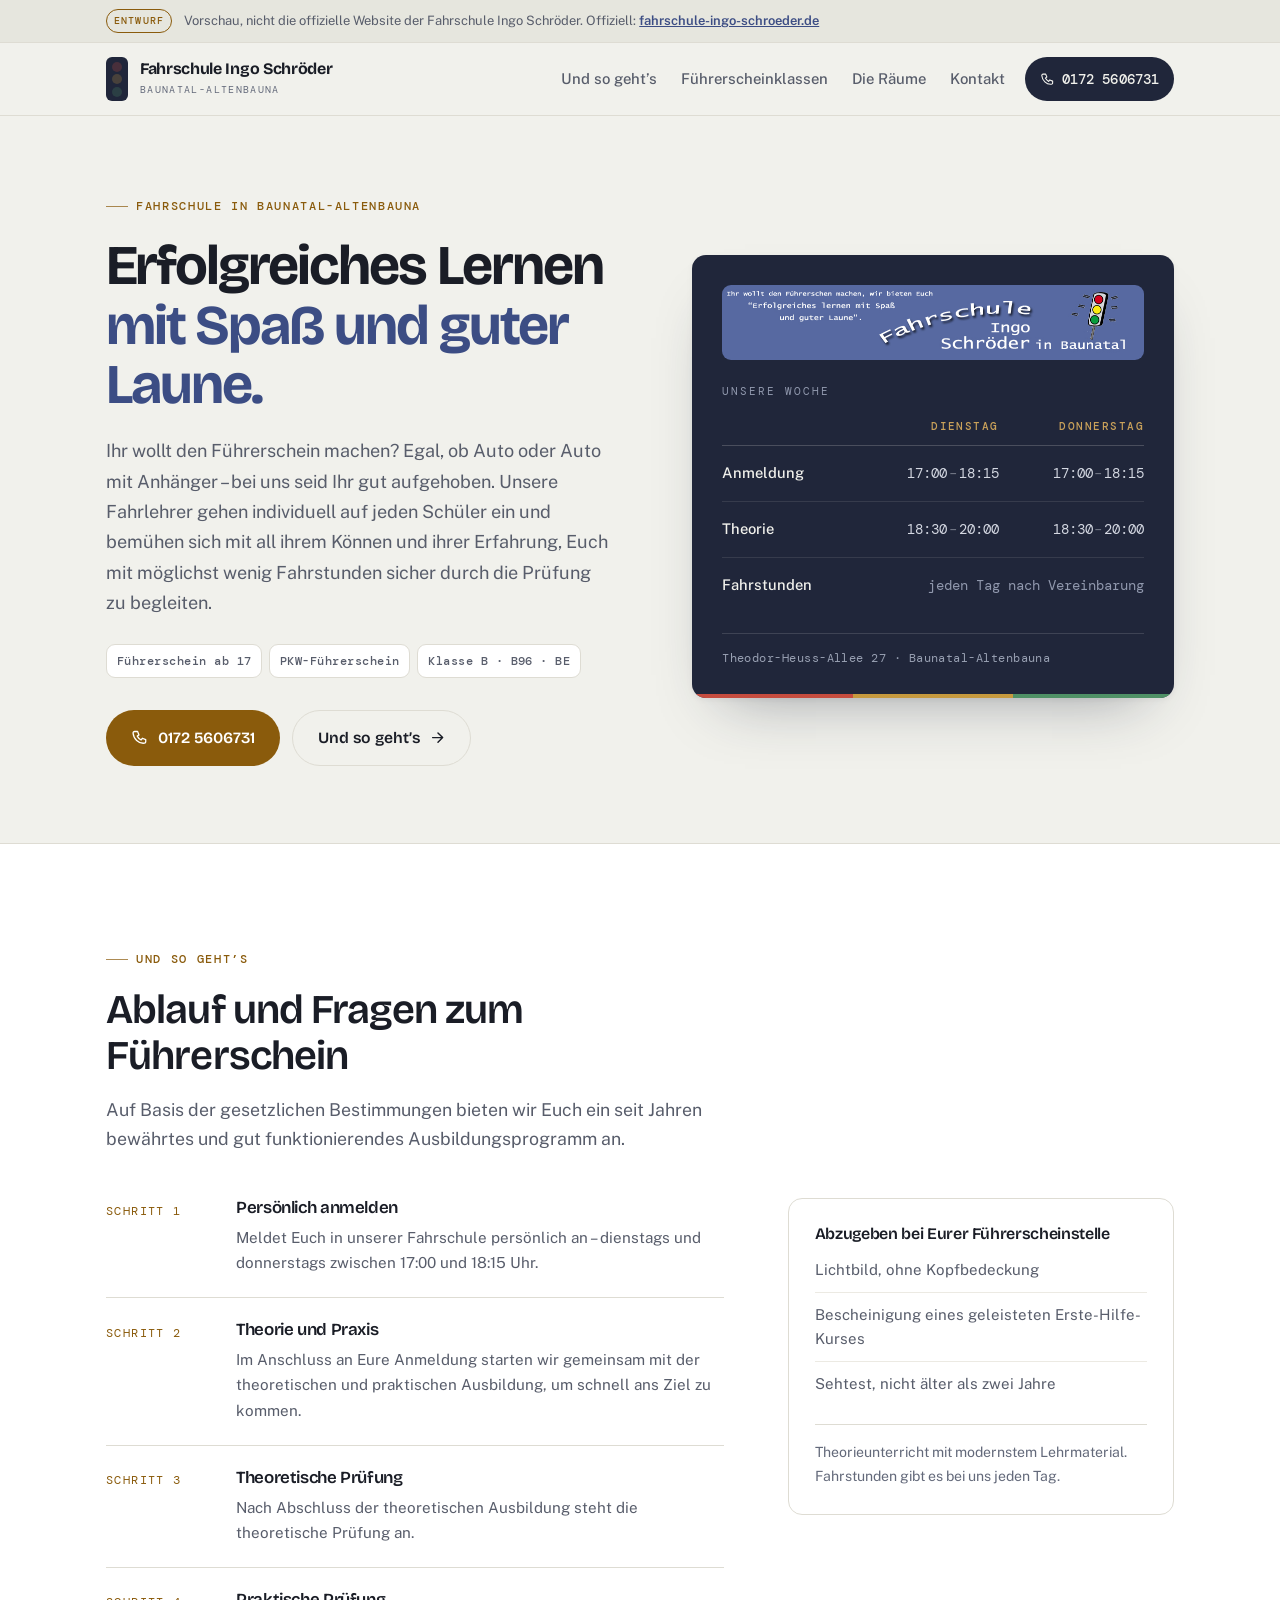
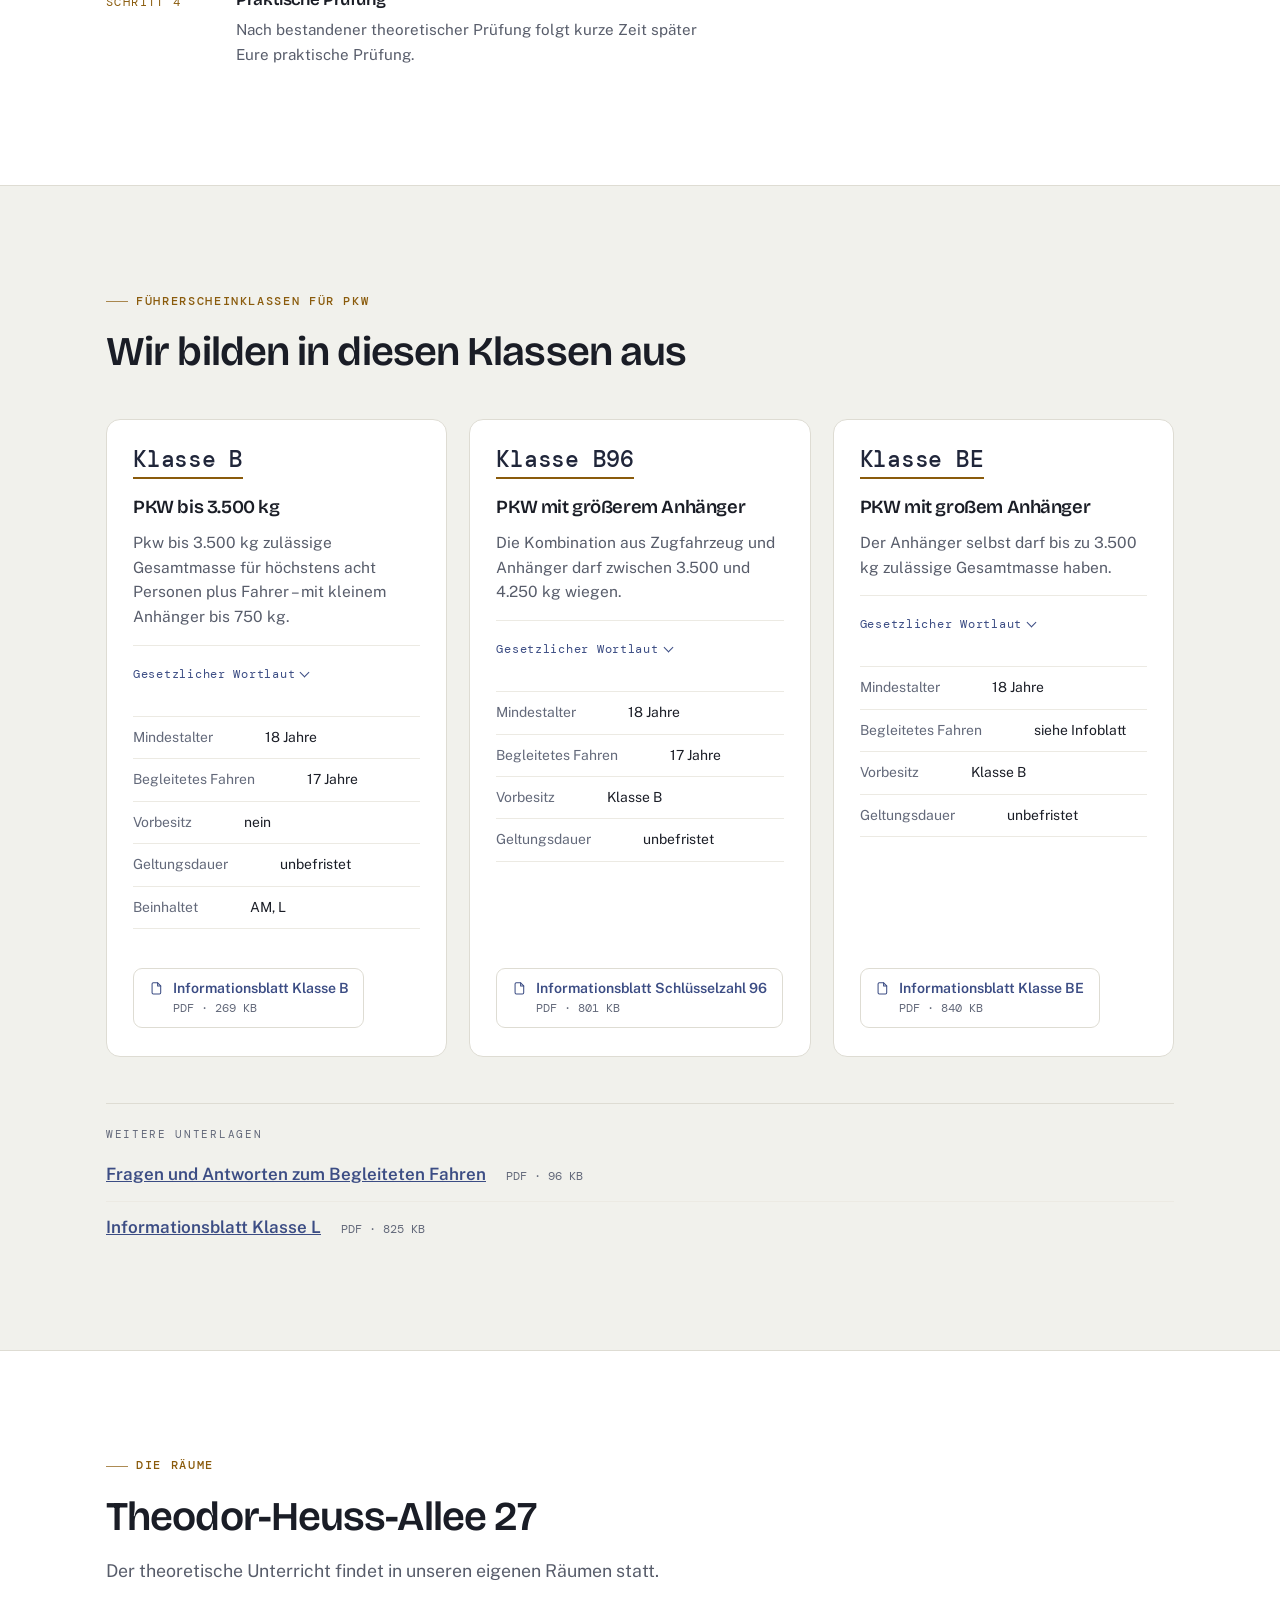
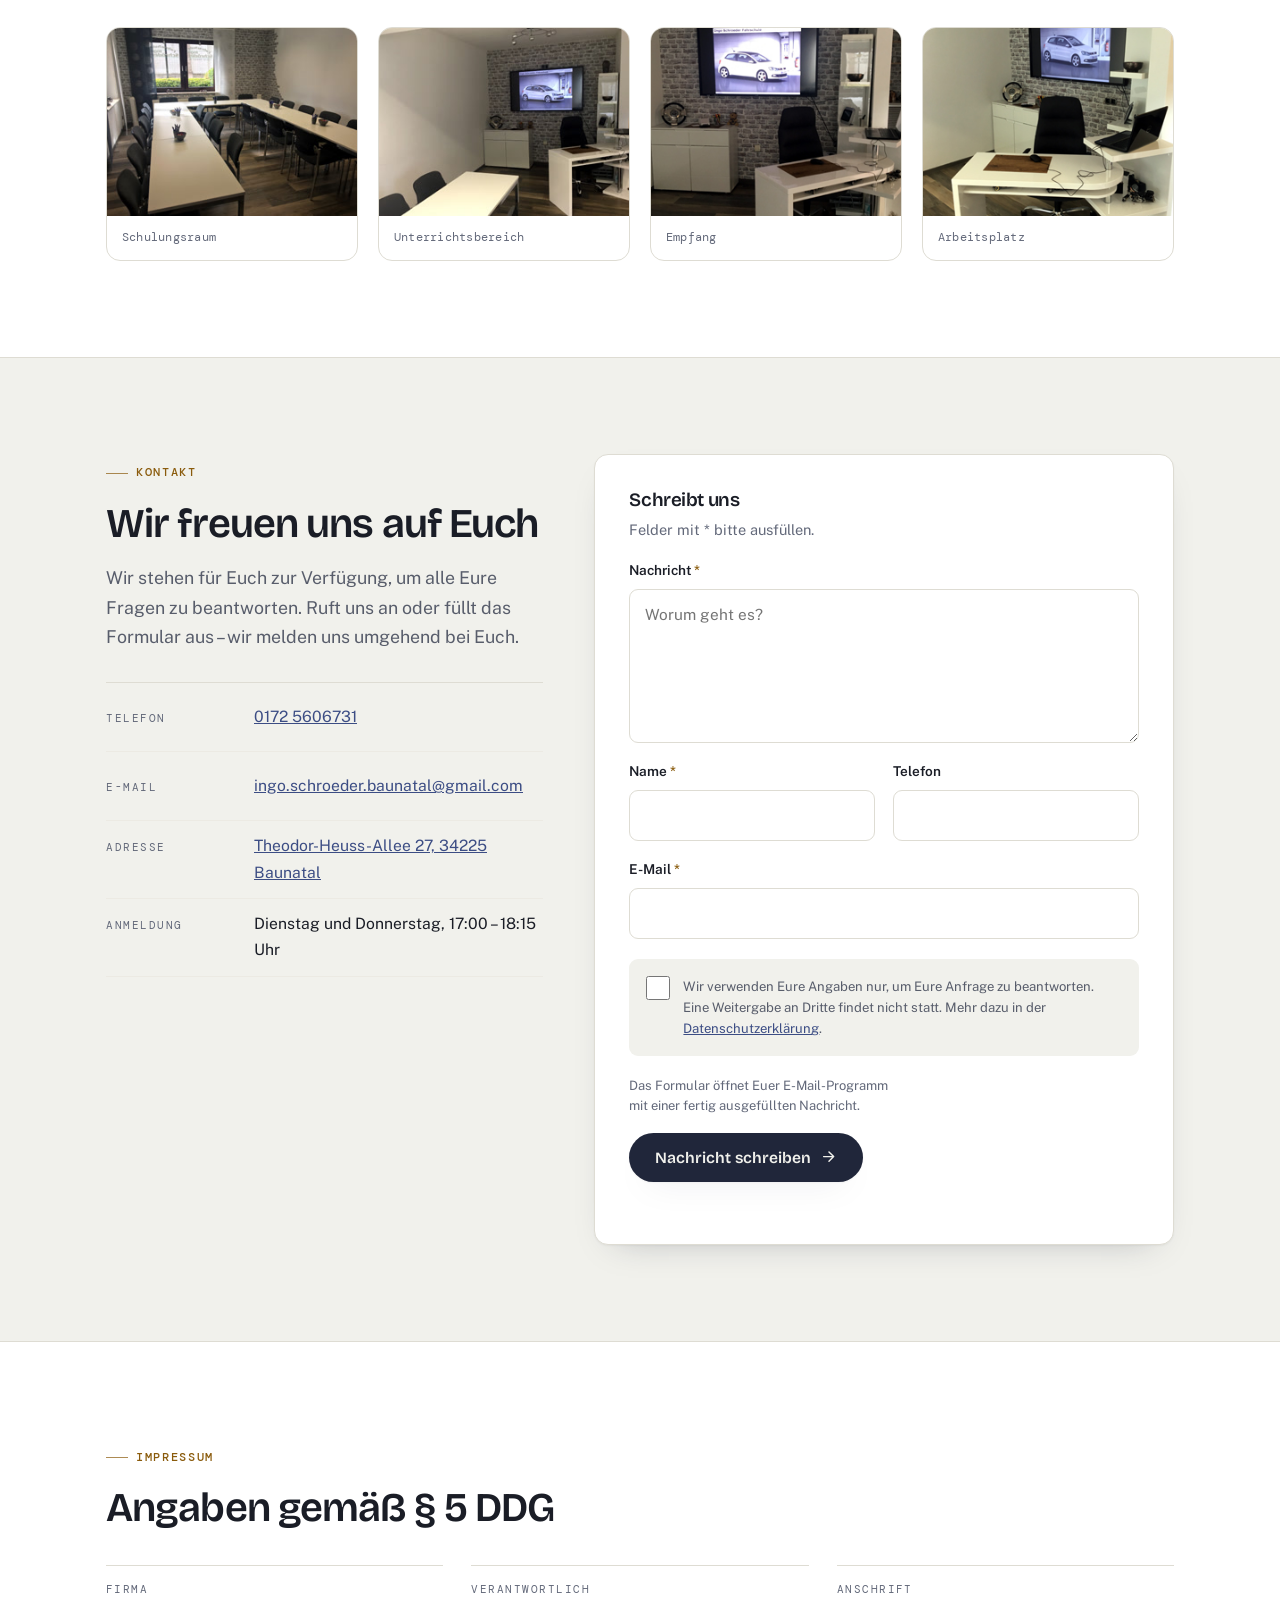
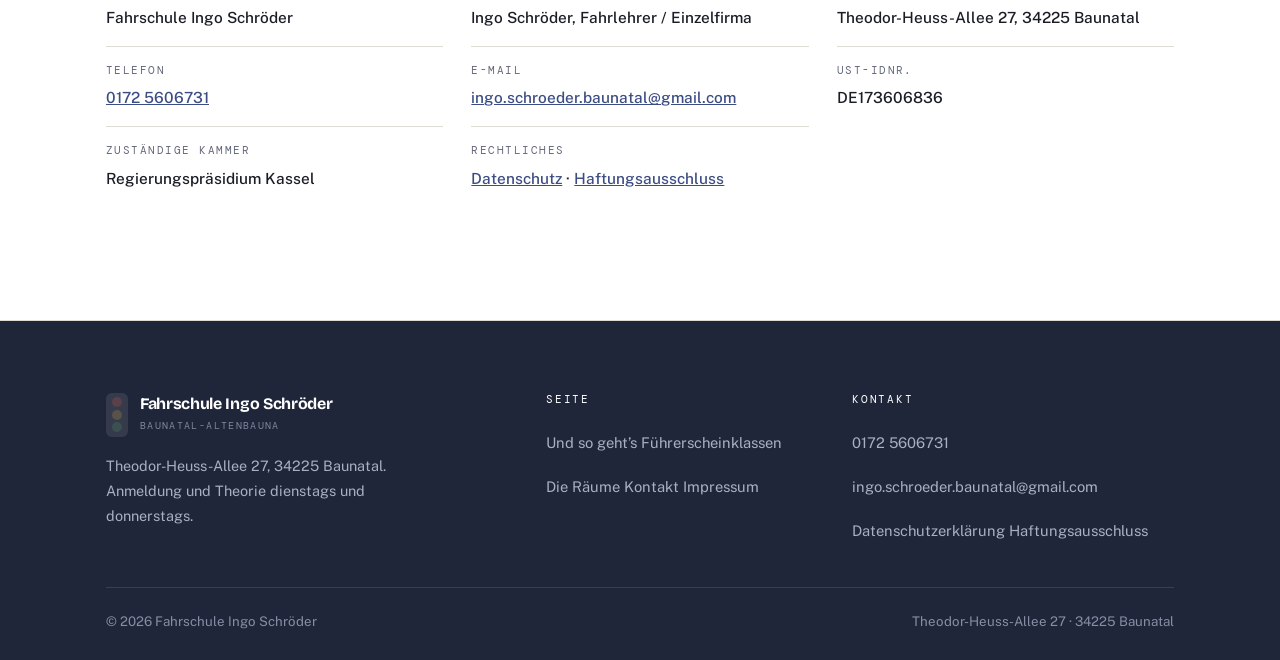
==== commit 372f6ccb: "Seite auf echte Inhalte reduziert: Deko, Icon-Reihen und erfundene Abschnitte entfernt" ====
--- a/index.html
+++ b/index.html
@@ -5,32 +5,20 @@
 <meta name="robots" content="noindex, nofollow">
 <meta name="viewport" content="width=device-width, initial-scale=1">
 <title>Fahrschule Ingo Schröder – Führerschein in Baunatal-Altenbauna</title>
-<meta name="description" content="Fahrschule Ingo Schröder in Baunatal-Altenbauna: Erfolgreiches Lernen mit Spaß und guter Laune. Führerschein ab 17, Klasse B, B96 und BE. Theodor-Heuss-Allee 27, 34225 Baunatal. Telefon 0172 5606731.">
-<meta name="keywords" content="Fahrschule Baunatal, Fahrschule Kassel, Führerschein ab 17, BF17, Begleitetes Fahren, Klasse B, Klasse BE, Schlüsselzahl 96, Ingo Schröder">
+<meta name="description" content="Fahrschule Ingo Schröder, Theodor-Heuss-Allee 27 in Baunatal-Altenbauna. Anmeldung und Theorie dienstags und donnerstags. Klasse B, B96 und BE, auch als Führerschein ab 17. Telefon 0172 5606731.">
 <meta name="author" content="Fahrschule Ingo Schröder">
 <meta name="theme-color" content="#20263a">
 <link rel="canonical" href="http://www.fahrschule-ingo-schroeder.de/">
 <meta property="og:type" content="website">
 <meta property="og:title" content="Fahrschule Ingo Schröder – Baunatal-Altenbauna">
-<meta property="og:description" content="Erfolgreiches Lernen mit Spaß und guter Laune. Führerschein ab 17, Klasse B, B96 und BE in Baunatal-Altenbauna.">
+<meta property="og:description" content="Anmeldung und Theorie dienstags und donnerstags. Klasse B, B96 und BE in Baunatal-Altenbauna.">
 <meta property="og:locale" content="de_DE">
 <meta property="og:image" content="assets/img/logo.jpg">
-<link rel="icon" href="data:image/svg+xml,%3Csvg xmlns='http://www.w3.org/2000/svg' viewBox='0 0 64 64'%3E%3Crect width='64' height='64' rx='14' fill='%235569a6'/%3E%3Ccircle cx='32' cy='19' r='6' fill='%23e0322b'/%3E%3Ccircle cx='32' cy='32' r='6' fill='%23f2c31d'/%3E%3Ccircle cx='32' cy='45' r='6' fill='%2334a35a'/%3E%3C/svg%3E">
+<link rel="icon" href="data:image/svg+xml,%3Csvg xmlns='http://www.w3.org/2000/svg' viewBox='0 0 64 64'%3E%3Crect width='64' height='64' rx='12' fill='%2320263a'/%3E%3Ccircle cx='32' cy='19' r='5.5' fill='%23d8503f'/%3E%3Ccircle cx='32' cy='32' r='5.5' fill='%23d8a63f'/%3E%3Ccircle cx='32' cy='45' r='5.5' fill='%23549c6b'/%3E%3C/svg%3E">
 <link rel="preconnect" href="https://fonts.googleapis.com">
 <link rel="preconnect" href="https://fonts.gstatic.com" crossorigin>
 <link href="https://fonts.googleapis.com/css2?family=Bricolage+Grotesque:opsz,wght@12..96,600;12..96,700&family=Public+Sans:wght@400;500;600&family=DM+Mono:wght@400;500&display=swap" rel="stylesheet">
 <link rel="stylesheet" href="assets/css/style.css">
-<script>
-/* Einblend-Animationen nur aktivieren, wenn sie auch sicher wieder ausgeblendet
-   werden koennen. Ohne JS bleibt die Seite dadurch vollstaendig sichtbar. */
-(function(){
-  try{
-    if('IntersectionObserver' in window && !window.matchMedia('(prefers-reduced-motion: reduce)').matches){
-      document.documentElement.className += ' js-anim';
-    }
-  }catch(e){}
-})();
-</script>
 <script type="application/ld+json">
 {
   "@context": "https://schema.org",
@@ -52,96 +40,34 @@
     "addressCountry": "DE"
   },
   "openingHoursSpecification": [
-    {
-      "@type": "OpeningHoursSpecification",
-      "dayOfWeek": ["Tuesday", "Thursday"],
-      "opens": "17:00",
-      "closes": "18:15",
-      "description": "Anmeldezeiten"
-    },
-    {
-      "@type": "OpeningHoursSpecification",
-      "dayOfWeek": ["Tuesday", "Thursday"],
-      "opens": "18:30",
-      "closes": "20:00",
-      "description": "Theoretischer Unterricht"
-    }
+    { "@type": "OpeningHoursSpecification", "dayOfWeek": ["Tuesday", "Thursday"], "opens": "17:00", "closes": "18:15", "description": "Anmeldung" },
+    { "@type": "OpeningHoursSpecification", "dayOfWeek": ["Tuesday", "Thursday"], "opens": "18:30", "closes": "20:00", "description": "Theoretischer Unterricht" }
   ]
 }
 </script>
 </head>
 <body>
 <a class="skip" href="#main">Zum Inhalt springen</a>
-<div class="progress" id="progress" aria-hidden="true"><span></span></div>
-
-<!-- Entwurfs-Hinweis: vor dem Livegang entfernen (zusammen mit dem robots-Meta-Tag). -->
+
+<!-- Entwurfs-Hinweis: vor dem Livegang entfernen, zusammen mit dem robots-Meta-Tag. -->
 <div class="draft">
   <div class="draft__inner">
     <b>Entwurf</b>
-    <span>Diese Seite ist ein Vorschau-Entwurf und nicht die offizielle Website der Fahrschule Ingo Schr&ouml;der. Offiziell: <a href="http://www.fahrschule-ingo-schroeder.de/" target="_blank" rel="noopener">fahrschule-ingo-schroeder.de</a></span>
+    <span>Vorschau, nicht die offizielle Website der Fahrschule Ingo Schröder. Offiziell: <a href="http://www.fahrschule-ingo-schroeder.de/" target="_blank" rel="noopener">fahrschule-ingo-schroeder.de</a></span>
   </div>
 </div>
 
 <svg width="0" height="0" style="position:absolute" aria-hidden="true" focusable="false">
   <defs>
-    <symbol id="i-phone" viewBox="0 0 24 24" fill="none" stroke="currentColor" stroke-width="1.9" stroke-linecap="round" stroke-linejoin="round"><path d="M6.2 3.5h3l1.9 4.7-2.4 1.7a12.4 12.4 0 0 0 5.4 5.4l1.7-2.4 4.7 1.9v3a2 2 0 0 1-2.2 2C10.6 20.6 3.4 13.4 2.9 5.7a2 2 0 0 1 2-2.2Z"/></symbol>
-    <symbol id="i-mail" viewBox="0 0 24 24" fill="none" stroke="currentColor" stroke-width="1.9" stroke-linecap="round" stroke-linejoin="round"><rect x="3" y="5" width="18" height="14" rx="2.5"/><path d="m4 7 8 6 8-6"/></symbol>
-    <symbol id="i-pin" viewBox="0 0 24 24" fill="none" stroke="currentColor" stroke-width="1.9" stroke-linecap="round" stroke-linejoin="round"><path d="M12 21.5s7.2-6.6 7.2-12.3A7.2 7.2 0 0 0 4.8 9.2C4.8 14.9 12 21.5 12 21.5Z"/><circle cx="12" cy="9.2" r="2.6"/></symbol>
-    <symbol id="i-clock" viewBox="0 0 24 24" fill="none" stroke="currentColor" stroke-width="1.9" stroke-linecap="round" stroke-linejoin="round"><circle cx="12" cy="12" r="9"/><path d="M12 6.8v5.4l3.4 2"/></symbol>
-    <symbol id="i-check" viewBox="0 0 24 24" fill="none" stroke="currentColor" stroke-width="2.4" stroke-linecap="round" stroke-linejoin="round"><path d="m4.5 12.5 5 5 10-11"/></symbol>
-    <symbol id="i-doc" viewBox="0 0 24 24" fill="none" stroke="currentColor" stroke-width="1.9" stroke-linecap="round" stroke-linejoin="round"><path d="M14 3H7a2 2 0 0 0-2 2v14a2 2 0 0 0 2 2h10a2 2 0 0 0 2-2V8Z"/><path d="M14 3v5h5"/><path d="M9 13h6M9 17h4"/></symbol>
-    <symbol id="i-pen" viewBox="0 0 24 24" fill="none" stroke="currentColor" stroke-width="1.9" stroke-linecap="round" stroke-linejoin="round"><path d="M4 20h4l10.5-10.5a2.1 2.1 0 0 0-3-3L5 17v3Z"/><path d="m14.5 6 3 3"/></symbol>
-    <symbol id="i-book" viewBox="0 0 24 24" fill="none" stroke="currentColor" stroke-width="1.9" stroke-linecap="round" stroke-linejoin="round"><path d="M4 5.2c2.4-1.4 5.4-1.4 7.9 0v13.6c-2.5-1.4-5.5-1.4-7.9 0Z"/><path d="M20 5.2c-2.4-1.4-5.4-1.4-7.9 0v13.6c2.4-1.4 5.5-1.4 7.9 0Z"/></symbol>
-    <symbol id="i-wheel" viewBox="0 0 24 24" fill="none" stroke="currentColor" stroke-width="1.9" stroke-linecap="round" stroke-linejoin="round"><circle cx="12" cy="12" r="8.6"/><circle cx="12" cy="12" r="2.3"/><path d="M12 5.4v4.3M6.4 15.6l3.6-2.3M17.6 15.6 14 13.3"/></symbol>
-    <symbol id="i-arrow" viewBox="0 0 24 24" fill="none" stroke="currentColor" stroke-width="2.1" stroke-linecap="round" stroke-linejoin="round"><path d="M5 12h13M12.5 5.5 19 12l-6.5 6.5"/></symbol>
-    <symbol id="i-up" viewBox="0 0 24 24" fill="none" stroke="currentColor" stroke-width="2.2" stroke-linecap="round" stroke-linejoin="round"><path d="M12 19V6M5.5 12.5 12 6l6.5 6.5"/></symbol>
-    <symbol id="i-list" viewBox="0 0 24 24" fill="none" stroke="currentColor" stroke-width="1.9" stroke-linecap="round" stroke-linejoin="round"><path d="M9 6h11M9 12h11M9 18h11"/><circle cx="4.5" cy="6" r="1.3" fill="currentColor" stroke="none"/><circle cx="4.5" cy="12" r="1.3" fill="currentColor" stroke="none"/><circle cx="4.5" cy="18" r="1.3" fill="currentColor" stroke="none"/></symbol>
-
-    <!-- ---------- Verkehrszeichen (nachgezeichnet, skalieren verlustfrei) ---------- -->
-    <symbol id="sign-stop" viewBox="0 0 100 100">
-      <path d="M29.3 2h41.4L98 29.3v41.4L70.7 98H29.3L2 70.7V29.3Z" fill="#c1121f"/>
-      <path d="M29.3 2h41.4L98 29.3v41.4L70.7 98H29.3L2 70.7V29.3Z" fill="none" stroke="#fff" stroke-width="6"/>
-      <text x="50" y="50" text-anchor="middle" dominant-baseline="central" fill="#fff" font-family="Inter,Arial,sans-serif" font-weight="800" font-size="27" letter-spacing="1">STOP</text>
-    </symbol>
-    <symbol id="sign-priority" viewBox="0 0 100 100">
-      <path d="M50 2 98 50 50 98 2 50Z" fill="#fff"/>
-      <path d="M50 15.5 84.5 50 50 84.5 15.5 50Z" fill="#f2c31d"/>
-    </symbol>
-    <symbol id="sign-yield" viewBox="0 0 100 100">
-      <path d="M3 12h94L50 94Z" fill="#c1121f"/>
-      <path d="M20.5 24.5h59L50 76Z" fill="#fff"/>
-    </symbol>
-    <symbol id="sign-30" viewBox="0 0 100 100">
-      <circle cx="50" cy="50" r="48" fill="#fff"/>
-      <circle cx="50" cy="50" r="42" fill="none" stroke="#c1121f" stroke-width="12"/>
-      <text x="50" y="52" text-anchor="middle" dominant-baseline="central" fill="#1a1a1a" font-family="Inter,Arial,sans-serif" font-weight="800" font-size="42">30</text>
-    </symbol>
-    <symbol id="sign-roundabout" viewBox="0 0 100 100">
-      <circle cx="50" cy="50" r="48" fill="#1b3a8f"/>
-      <g fill="none" stroke="#fff" stroke-width="7" stroke-linecap="round">
-        <path d="M50 26a24 24 0 1 1-20.8 12"/>
-      </g>
-      <path d="M50 18l10 9-10 9Z" fill="#fff"/>
-      <path d="M24 62l-2-13 12 5Z" fill="#fff"/>
-    </symbol>
-    <symbol id="sign-arrow" viewBox="0 0 100 100">
-      <circle cx="50" cy="50" r="48" fill="#1b3a8f"/>
-      <path d="M50 22v46M50 22l-14 14M50 22l14 14" fill="none" stroke="#fff" stroke-width="9" stroke-linecap="round" stroke-linejoin="round"/>
-    </symbol>
-    <symbol id="sign-lights" viewBox="0 0 100 100">
-      <circle cx="50" cy="50" r="48" fill="#fff"/>
-      <circle cx="50" cy="50" r="42" fill="none" stroke="#c1121f" stroke-width="11"/>
-      <rect x="38" y="20" width="24" height="60" rx="8" fill="#1a1a1a"/>
-      <circle cx="50" cy="33" r="7" fill="#e0322b"/>
-      <circle cx="50" cy="50" r="7" fill="#f2c31d"/>
-      <circle cx="50" cy="67" r="7" fill="#34a35a"/>
-    </symbol>
+    <symbol id="i-phone" viewBox="0 0 24 24" fill="none" stroke="currentColor" stroke-width="1.8" stroke-linecap="round" stroke-linejoin="round"><path d="M6.2 3.5h3l1.9 4.7-2.4 1.7a12.4 12.4 0 0 0 5.4 5.4l1.7-2.4 4.7 1.9v3a2 2 0 0 1-2.2 2C10.6 20.6 3.4 13.4 2.9 5.7a2 2 0 0 1 2-2.2Z"/></symbol>
+    <symbol id="i-arrow" viewBox="0 0 24 24" fill="none" stroke="currentColor" stroke-width="2" stroke-linecap="round" stroke-linejoin="round"><path d="M5 12h13M12.5 5.5 19 12l-6.5 6.5"/></symbol>
+    <symbol id="i-doc" viewBox="0 0 24 24" fill="none" stroke="currentColor" stroke-width="1.7" stroke-linecap="round" stroke-linejoin="round"><path d="M14 3H7a2 2 0 0 0-2 2v14a2 2 0 0 0 2 2h10a2 2 0 0 0 2-2V8Z"/><path d="M14 3v5h5"/></symbol>
   </defs>
 </svg>
 
 <header class="header">
   <div class="header__inner">
-    <a class="brand" href="#top" aria-label="Fahrschule Ingo Schröder – zum Seitenanfang">
+    <a class="brand" href="#top">
       <span class="mark" aria-hidden="true"><b></b><b></b><b></b></span>
       <span>
         <span class="brand__name">Fahrschule Ingo Schröder</span>
@@ -149,10 +75,9 @@
       </span>
     </a>
     <nav class="nav" id="nav" aria-label="Hauptnavigation">
-      <a href="#fahrschule">Die Fahrschule</a>
       <a href="#ablauf">Und so geht&rsquo;s</a>
       <a href="#klassen">Führerscheinklassen</a>
-      <a href="#raeume">Unsere Räume</a>
+      <a href="#raeume">Die Räume</a>
       <a href="#kontakt">Kontakt</a>
     </nav>
     <div class="header__cta">
@@ -164,23 +89,7 @@
 
 <main id="main">
 
-  <!-- ===================== HERO ===================== -->
   <section class="hero" id="top">
-    <svg class="hero__deco" aria-hidden="true" focusable="false" preserveAspectRatio="xMidYMid slice" viewBox="0 0 1200 600">
-      <circle cx="1070" cy="110" r="190" fill="#ffffff" fill-opacity=".05"/>
-      <circle cx="130" cy="60" r="120" fill="#ffffff" fill-opacity=".04"/>
-      <g fill="none" stroke="#ffffff" stroke-opacity=".13" stroke-width="2">
-        <path d="M-60 470C220 400 380 520 660 430S1080 330 1260 380"/>
-        <path d="M-60 528C220 458 380 578 660 488S1080 388 1260 438"/>
-      </g>
-      <path id="roadLine" d="M-60 499C220 429 380 549 660 459S1080 359 1260 409" fill="none" stroke="#ffe08a" stroke-opacity=".38" stroke-width="4" stroke-dasharray="22 20" stroke-linecap="round"/>
-    </svg>
-
-    <!-- Schwebende Verkehrszeichen mit leichtem Parallax-Effekt -->
-    <div class="hero__signs" aria-hidden="true">
-      <span class="hsign hsign--a" data-depth="16"><span class="hsign__in"><svg viewBox="0 0 100 100"><use href="#sign-priority"/></svg></span></span>
-      <span class="hsign hsign--b" data-depth="26"><span class="hsign__in"><svg viewBox="0 0 100 100"><use href="#sign-30"/></svg></span></span>
-    </div>
     <div class="hero__inner">
       <div>
         <span class="eyebrow">Fahrschule in Baunatal-Altenbauna</span>
@@ -192,17 +101,18 @@
           <span class="tag">Klasse B · B96 · BE</span>
         </div>
         <div class="hero__actions">
-          <a class="btn btn--onblue" href="tel:+491725606731"><svg aria-hidden="true"><use href="#i-phone"/></svg> Jetzt anmelden: 0172 5606731</a>
+          <a class="btn btn--onblue" href="tel:+491725606731"><svg aria-hidden="true"><use href="#i-phone"/></svg> 0172 5606731</a>
           <a class="btn btn--ghostblue" href="#ablauf">Und so geht&rsquo;s <svg aria-hidden="true"><use href="#i-arrow"/></svg></a>
         </div>
       </div>
+
       <div class="hero__media">
         <div class="hero__card">
-          <img class="hero__card-logo" src="assets/img/logo.jpg" width="840" height="150" alt="Logo der Fahrschule Ingo Schröder in Baunatal mit dem Text: Ihr wollt den Führerschein machen, wir bieten Euch &bdquo;Erfolgreiches lernen mit Spaß und guter Laune&ldquo;.">
+          <img class="hero__card-logo" src="assets/img/logo.jpg" width="840" height="150" alt="Logo der Fahrschule Ingo Schröder mit dem Text: Ihr wollt den Führerschein machen, wir bieten Euch „Erfolgreiches lernen mit Spaß und guter Laune“.">
           <div class="plan">
             <p class="plan__kopf">Unsere Woche</p>
             <table class="plan__tab">
-              <caption class="vh">Unterrichts- und Anmeldezeiten der Fahrschule Ingo Schröder</caption>
+              <caption class="vh">Anmelde- und Unterrichtszeiten</caption>
               <thead>
                 <tr><td></td><th scope="col">Dienstag</th><th scope="col">Donnerstag</th></tr>
               </thead>
@@ -219,149 +129,66 @@
     </div>
   </section>
 
-  <!-- ===================== ZEITEN AUF EINEN BLICK ===================== -->
-  <section class="quick" id="zeiten" aria-labelledby="zeiten-titel">
-    <div class="wrap">
-      <h2 class="vh" id="zeiten-titel">Unterrichts- und Anmeldezeiten auf einen Blick</h2>
-      <div class="quick__grid">
-        <div class="qcard reveal">
-          <div class="qcard__ico" aria-hidden="true"><svg><use href="#i-book"/></svg></div>
-          <h3>Theorieunterricht</h3>
-          <p>Theoretischer Unterricht in Baunatal-Altenbauna.</p>
-          <ul class="times">
-            <li><b>Dienstag</b><span>18:30 &ndash; 20:00 Uhr</span></li>
-            <li><b>Donnerstag</b><span>18:30 &ndash; 20:00 Uhr</span></li>
-          </ul>
-          <p class="qcard__addr"><svg aria-hidden="true"><use href="#i-pin"/></svg> Theodor-Heuss-Allee 27, Baunatal-Altenbauna</p>
-        </div>
-        <div class="qcard reveal">
-          <div class="qcard__ico" aria-hidden="true"><svg><use href="#i-pen"/></svg></div>
-          <h3>Anmeldung</h3>
-          <p>Ihr könnt Euch persönlich in der Fahrschule anmelden &ndash; dienstags und donnerstags.</p>
-          <ul class="times">
-            <li><b>Persönlich</b><span>Di. + Do. vor Ort</span></li>
-            <li><b>Telefonisch</b><span><a href="tel:+491725606731">0172 5606731</a></span></li>
-          </ul>
-          <p class="qcard__addr"><svg aria-hidden="true"><use href="#i-phone"/></svg> Ruft einfach an &ndash; wir melden uns umgehend bei Euch.</p>
-        </div>
-        <div class="qcard reveal">
-          <div class="qcard__ico" aria-hidden="true"><svg><use href="#i-clock"/></svg></div>
-          <h3>Anmeldezeiten</h3>
-          <p>Zu diesen Zeiten könnt Ihr einfach bei uns vorbeikommen.</p>
-          <ul class="times">
-            <li><b>Dienstag</b><span>17:00 &ndash; 18:15 Uhr</span></li>
-            <li><b>Donnerstag</b><span>17:00 &ndash; 18:15 Uhr</span></li>
-          </ul>
-          <p class="qcard__addr"><svg aria-hidden="true"><use href="#i-pin"/></svg> Theodor-Heuss-Allee 27, Baunatal-Altenbauna</p>
-        </div>
-      </div>
-    </div>
-  </section>
-
-  <!-- ===================== DIE FAHRSCHULE ===================== -->
-  <section class="section" id="fahrschule">
-    <div class="wrap">
-      <div class="about__grid">
-        <div class="about__body reveal">
-          <span class="eyebrow">Die Fahrschule</span>
-          <h2>Fahrschule Ingo Schröder in Baunatal-Altenbauna</h2>
-          <p class="lede">Ihr wollt den Führerschein machen, wir bieten Euch &bdquo;Erfolgreiches Lernen mit Spaß und guter Laune&ldquo;. Egal, ob Auto oder Auto mit Anhänger &ndash; bei uns seid Ihr gut aufgehoben!</p>
-          <p style="margin-top:16px;color:var(--muted)">Unsere Fahrlehrer gehen individuell auf jeden Schüler ein und bemühen sich mit all ihrem Können und ihrer Erfahrung, Euch mit möglichst wenig Fahrstunden sicher durch die Prüfung zu begleiten. Der theoretische Unterricht findet in unseren eigenen Räumen in der Theodor-Heuss-Allee 27 statt &ndash; mit modernstem Lehrmaterial.</p>
-          <blockquote class="quote">
-            <p>&bdquo;Erfolgreiches Lernen mit Spaß und guter Laune.&ldquo;</p>
-            <cite>Unser Versprechen an Euch</cite>
-          </blockquote>
-        </div>
-        <div class="about__media reveal">
-          <div class="stats">
-            <div class="stat"><b>Führerschein ab 17</b><span>Begleitetes Fahren (BF17) für die Klassen B und B96</span></div>
-            <div class="stat"><b>Jeden Tag Fahrstunden</b><span>Damit es für Euch zügig vorangeht</span></div>
-            <div class="stat"><b>Klasse B · B96 · BE</b><span>PKW und PKW mit Anhänger aus einer Hand</span></div>
-            <div class="stat"><b>Modernstes Lehrmaterial</b><span>Theorieunterricht im eigenen Schulungsraum</span></div>
-          </div>
-          <figure class="photo about__photo">
-            <img src="assets/img/raum-schulungsraum.jpg" width="280" height="210" alt="Schulungsraum der Fahrschule Ingo Schröder mit langen Tischreihen, Stühlen und Ziegelwand" loading="lazy">
-            <figcaption>Unser Schulungsraum in der Theodor-Heuss-Allee 27</figcaption>
-          </figure>
-        </div>
-      </div>
-    </div>
-  </section>
-
-  <div class="roadstrip" aria-hidden="true"></div>
-
-  <!-- ===================== UND SO GEHT'S ===================== -->
+  <!-- Hinweis für die Fahrschule: Die bisherige Website nennt an einer Stelle
+       „Di. und Do.“, an anderer „Di., Mi., Do.“ als Unterrichtstage. Hier steht
+       durchgängig Di. und Do. – bitte bestätigen, welche Angabe stimmt. -->
+
   <section class="section section--soft" id="ablauf">
     <div class="wrap">
-      <div class="section__head reveal">
-        <svg class="headsign" viewBox="0 0 100 100" aria-hidden="true"><use href="#sign-lights"/></svg>
+      <div class="section__head">
         <span class="eyebrow">Und so geht&rsquo;s</span>
         <h2>Ablauf und Fragen zum Führerschein</h2>
-        <p class="lede">Auf der Basis der gesetzlichen Bestimmungen bieten wir Euch ein seit Jahren bewährtes und gut funktionierendes Ausbildungsprogramm an. So bekommt Ihr Euren Führerschein:</p>
-      </div>
-
-      <ol class="steps reveal">
-        <li class="step">
-          <div class="step__n" aria-hidden="true">1</div>
-          <h3>Persönlich anmelden</h3>
-          <p>Meldet Euch persönlich in unserer Fahrschule an &ndash; dienstags und donnerstags von 17:00 bis 18:15 Uhr.</p>
-        </li>
-        <li class="step">
-          <div class="step__n" aria-hidden="true">2</div>
-          <h3>Theorie &amp; Praxis</h3>
-          <p>Im Anschluss an Eure Anmeldung starten wir gemeinsam mit der theoretischen und praktischen Ausbildung, um schnell ans Ziel zu kommen.</p>
-        </li>
-        <li class="step">
-          <div class="step__n" aria-hidden="true">3</div>
-          <h3>Theoretische Prüfung</h3>
-          <p>Nach Abschluss der theoretischen Ausbildung steht die theoretische Prüfung an.</p>
-        </li>
-        <li class="step">
-          <div class="step__n" aria-hidden="true">4</div>
-          <h3>Praktische Prüfung</h3>
-          <p>Nach bestandener theoretischer Prüfung folgt kurze Zeit später Eure praktische Prüfung.</p>
-        </li>
-      </ol>
-
-      <!-- Hinweis fuer die Fahrschule: Die bisherige Website nennt an einer Stelle
-           "Di. und Do.", an anderer "Di., Mi., Do." als Unterrichtstage. Hier stehen
-           durchgaengig Di. und Do. - bitte bestaetigen, welche Angabe stimmt. -->
-      <div class="panels reveal">
-        <div class="panel">
-          <h3><svg aria-hidden="true"><use href="#i-wheel"/></svg> Darauf könnt Ihr Euch verlassen</h3>
+        <p class="lede">Auf Basis der gesetzlichen Bestimmungen bieten wir Euch ein seit Jahren bewährtes und gut funktionierendes Ausbildungsprogramm an.</p>
+      </div>
+
+      <div class="ablauf">
+        <ol class="steps">
+          <li class="step">
+            <p class="step__n">Schritt 1</p>
+            <h3>Persönlich anmelden</h3>
+            <p>Meldet Euch in unserer Fahrschule persönlich an &ndash; dienstags und donnerstags zwischen 17:00 und 18:15 Uhr.</p>
+          </li>
+          <li class="step">
+            <p class="step__n">Schritt 2</p>
+            <h3>Theorie und Praxis</h3>
+            <p>Im Anschluss an Eure Anmeldung starten wir gemeinsam mit der theoretischen und praktischen Ausbildung, um schnell ans Ziel zu kommen.</p>
+          </li>
+          <li class="step">
+            <p class="step__n">Schritt 3</p>
+            <h3>Theoretische Prüfung</h3>
+            <p>Nach Abschluss der theoretischen Ausbildung steht die theoretische Prüfung an.</p>
+          </li>
+          <li class="step">
+            <p class="step__n">Schritt 4</p>
+            <h3>Praktische Prüfung</h3>
+            <p>Nach bestandener theoretischer Prüfung folgt kurze Zeit später Eure praktische Prüfung.</p>
+          </li>
+        </ol>
+
+        <aside class="beibringen">
+          <h3>Abzugeben bei Eurer Führerscheinstelle</h3>
           <ul>
-            <li><svg aria-hidden="true"><use href="#i-check"/></svg> Jeden Tag Fahrstunden</li>
-            <li><svg aria-hidden="true"><use href="#i-check"/></svg> Theorieunterricht Di. und Do., 18:30 &ndash; 20:00 Uhr</li>
-            <li><svg aria-hidden="true"><use href="#i-check"/></svg> Theorie mit dem modernsten Lehrmaterial</li>
+            <li>Lichtbild, ohne Kopfbedeckung</li>
+            <li>Bescheinigung eines geleisteten Erste-Hilfe-Kurses</li>
+            <li>Sehtest, nicht älter als zwei Jahre</li>
           </ul>
-        </div>
-        <div class="panel panel--note">
-          <h3><svg aria-hidden="true"><use href="#i-list"/></svg> Abzugeben bei Eurer Führerscheinstelle</h3>
-          <ul>
-            <li><svg aria-hidden="true"><use href="#i-doc"/></svg> Lichtbild (ohne Kopfbedeckung)</li>
-            <li><svg aria-hidden="true"><use href="#i-doc"/></svg> Bescheinigung eines geleisteten Erste-Hilfe-Kurses</li>
-            <li><svg aria-hidden="true"><use href="#i-doc"/></svg> Sehtest (nicht älter als 2 Jahre)</li>
-          </ul>
-        </div>
-      </div>
-    </div>
-  </section>
-
-  <!-- ===================== FÜHRERSCHEINKLASSEN ===================== -->
+          <p>Theorieunterricht mit modernstem Lehrmaterial. Fahrstunden gibt es bei uns jeden Tag.</p>
+        </aside>
+      </div>
+    </div>
+  </section>
+
   <section class="section" id="klassen">
     <div class="wrap">
-      <div class="section__head reveal">
-        <svg class="headsign" viewBox="0 0 100 100" aria-hidden="true"><use href="#sign-stop"/></svg>
+      <div class="section__head">
         <span class="eyebrow">Führerscheinklassen für PKW</span>
-        <h2>Wir bilden in diesen Führerscheinklassen aus</h2>
-        <p class="lede">Klasse B, Klasse B in Verbindung mit Schlüsselzahl 96 und Klasse BE &ndash; jeweils mit allen Details zu Mindestalter, Voraussetzungen und Geltungsdauer. Die ausführlichen Informationsblätter könnt Ihr direkt als PDF herunterladen.</p>
-      </div>
-
-      <div class="classes reveal">
+        <h2>Wir bilden in diesen Klassen aus</h2>
+      </div>
+
+      <div class="classes">
 
         <article class="cls">
-          <svg class="cls__watermark" viewBox="0 0 100 100" aria-hidden="true"><use href="#sign-arrow"/></svg>
-          <span class="cls__badge">Klasse B</span>
+          <p class="cls__badge">Klasse B</p>
           <h3>PKW bis 3.500 kg</h3>
           <div class="cls__desc">
             <p class="cls__lead">Pkw bis 3.500 kg zulässige Gesamtmasse für höchstens acht Personen plus Fahrer &ndash; mit kleinem Anhänger bis 750 kg.</p>
@@ -371,240 +198,180 @@
               <p>Dreirädrige Kraftfahrzeuge im Inland, im Falle eines Kraftfahrzeuges mit einer Motorleistung von mehr als 15 kW jedoch nur, soweit der Inhaber der Fahrerlaubnis mindestens 21 Jahre alt ist.</p>
             </details>
           </div>
-
           <dl class="spec">
             <div><dt>Mindestalter</dt><dd>18 Jahre</dd></div>
             <div><dt>Begleitetes Fahren</dt><dd>17 Jahre</dd></div>
-            <div><dt>Vorbesitz erforderlich</dt><dd>nein</dd></div>
-            <div><dt>Geltungsdauer</dt><dd>unbefristet gültig</dd></div>
-            <div><dt>Beinhaltet Klasse</dt><dd>AM, L</dd></div>
+            <div><dt>Vorbesitz</dt><dd>nein</dd></div>
+            <div><dt>Geltungsdauer</dt><dd>unbefristet</dd></div>
+            <div><dt>Beinhaltet</dt><dd>AM, L</dd></div>
           </dl>
           <div class="cls__foot">
             <a class="dl" href="assets/pdf/klasse-b.pdf" target="_blank" rel="noopener">
               <svg aria-hidden="true"><use href="#i-doc"/></svg>
-              <span>Informationen zu Klasse B<small>PDF &middot; 269 KB &middot; öffnet in neuem Tab</small></span>
+              <span>Informationsblatt Klasse B<small>PDF · 269 KB</small></span>
             </a>
           </div>
         </article>
 
         <article class="cls">
-          <svg class="cls__watermark" viewBox="0 0 100 100" aria-hidden="true"><use href="#sign-priority"/></svg>
-          <span class="cls__badge">Klasse B96</span>
-          <h3>Klasse B mit Schlüsselzahl 96</h3>
+          <p class="cls__badge">Klasse B96</p>
+          <h3>PKW mit größerem Anhänger</h3>
           <div class="cls__desc">
-            <p class="cls__lead">Pkw mit größerem Anhänger: Die Kombination darf zwischen 3.500 und 4.250 kg wiegen.</p>
+            <p class="cls__lead">Die Kombination aus Zugfahrzeug und Anhänger darf zwischen 3.500 und 4.250 kg wiegen.</p>
             <details class="cls__more">
               <summary>Gesetzlicher Wortlaut</summary>
               <p>Kombinationen, die aus einem Zugfahrzeug der Klasse B (PKW oder leichter LKW) und einem Anhänger mit einer zulässigen Gesamtmasse von mehr als 750 kg und einer zulässigen Gesamtmasse der Kombination von mehr als 3.500 kg, aber nicht mehr als 4.250 kg bestehen.</p>
             </details>
           </div>
-
           <dl class="spec">
             <div><dt>Mindestalter</dt><dd>18 Jahre</dd></div>
             <div><dt>Begleitetes Fahren</dt><dd>17 Jahre</dd></div>
-            <div><dt>Voraussetzungen</dt><dd>Klasse B</dd></div>
-            <div><dt>Befristung</dt><dd>unbefristet gültig</dd></div>
+            <div><dt>Vorbesitz</dt><dd>Klasse B</dd></div>
+            <div><dt>Geltungsdauer</dt><dd>unbefristet</dd></div>
           </dl>
           <div class="cls__foot">
             <a class="dl" href="assets/pdf/klasse-b96.pdf" target="_blank" rel="noopener">
               <svg aria-hidden="true"><use href="#i-doc"/></svg>
-              <span>Informationen zur Schlüsselzahl 96<small>PDF &middot; 801 KB &middot; öffnet in neuem Tab</small></span>
+              <span>Informationsblatt Schlüsselzahl 96<small>PDF · 801 KB</small></span>
             </a>
           </div>
         </article>
 
         <article class="cls">
-          <svg class="cls__watermark" viewBox="0 0 100 100" aria-hidden="true"><use href="#sign-roundabout"/></svg>
-          <span class="cls__badge">Klasse BE</span>
+          <p class="cls__badge">Klasse BE</p>
           <h3>PKW mit großem Anhänger</h3>
           <div class="cls__desc">
-            <p class="cls__lead">Pkw mit großem Anhänger: Der Anhänger selbst darf bis zu 3.500 kg wiegen.</p>
+            <p class="cls__lead">Der Anhänger selbst darf bis zu 3.500 kg zulässige Gesamtmasse haben.</p>
             <details class="cls__more">
               <summary>Gesetzlicher Wortlaut</summary>
               <p>Fahrzeugkombinationen, die aus einem Zugfahrzeug der Klasse B und einem Anhänger oder Sattelanhänger bestehen, sofern die zulässige Gesamtmasse des Anhängers oder Sattelanhängers 3.500 kg nicht übersteigt.</p>
             </details>
           </div>
-
           <dl class="spec">
             <div><dt>Mindestalter</dt><dd>18 Jahre</dd></div>
             <div><dt>Begleitetes Fahren</dt><dd>siehe Infoblatt</dd></div>
-            <div><dt>Voraussetzungen</dt><dd>Klasse B</dd></div>
-            <div><dt>Befristung</dt><dd>unbefristet gültig</dd></div>
+            <div><dt>Vorbesitz</dt><dd>Klasse B</dd></div>
+            <div><dt>Geltungsdauer</dt><dd>unbefristet</dd></div>
           </dl>
           <div class="cls__foot">
             <a class="dl" href="assets/pdf/klasse-be.pdf" target="_blank" rel="noopener">
               <svg aria-hidden="true"><use href="#i-doc"/></svg>
-              <span>Informationen zur Klasse BE<small>PDF &middot; 840 KB &middot; öffnet in neuem Tab</small></span>
+              <span>Informationsblatt Klasse BE<small>PDF · 840 KB</small></span>
             </a>
           </div>
         </article>
 
       </div>
 
-      <div class="dlrow reveal">
-        <a class="dlcard" href="assets/pdf/fragen-und-antworten-zum-begleitenten-fahren.pdf" target="_blank" rel="noopener">
-          <span class="dlcard__ico" aria-hidden="true"><svg><use href="#i-wheel"/></svg></span>
-          <span>
-            <b>Fragen und Antworten zum Begleiteten Fahren</b>
-            <span>Alles Wichtige zum Führerschein ab 17 (PDF, 96 KB)</span>
-          </span>
-        </a>
-        <a class="dlcard" href="assets/pdf/klasse-l.pdf" target="_blank" rel="noopener">
-          <span class="dlcard__ico" aria-hidden="true"><svg><use href="#i-book"/></svg></span>
-          <span>
-            <b>Informationen zur Klasse L</b>
-            <span>Zugmaschinen und selbstfahrende Arbeitsmaschinen (PDF, 825 KB)</span>
-          </span>
-        </a>
-      </div>
-      <div class="hint reveal">
-        <svg aria-hidden="true"><use href="#i-clock"/></svg>
-        <div>
-          <b>Was kostet der Führerschein?</b>
-          <p>Das hängt von der Klasse und davon ab, wie viele Fahrstunden Ihr braucht. Ruft uns an, dann nennen wir Euch die aktuellen Preise: <a href="tel:+491725606731">0172 5606731</a></p>
-        </div>
-      </div>
-    </div>
-  </section>
-
-  <div class="roadstrip" aria-hidden="true"></div>
-
-  <!-- ===================== UNSERE RÄUME ===================== -->
+      <div class="weitere">
+        <h3>Weitere Unterlagen</h3>
+        <ul>
+          <li><a href="assets/pdf/fragen-und-antworten-zum-begleitenten-fahren.pdf" target="_blank" rel="noopener">Fragen und Antworten zum Begleiteten Fahren</a> <span>PDF · 96 KB</span></li>
+          <li><a href="assets/pdf/klasse-l.pdf" target="_blank" rel="noopener">Informationsblatt Klasse L</a> <span>PDF · 825 KB</span></li>
+        </ul>
+      </div>
+    </div>
+  </section>
+
   <section class="section section--soft" id="raeume">
     <div class="wrap">
-      <div class="section__head reveal">
-        <svg class="headsign" viewBox="0 0 100 100" aria-hidden="true"><use href="#sign-yield"/></svg>
-        <span class="eyebrow">Unsere Räume</span>
-        <h2>Ein Blick in die Fahrschule</h2>
-        <p class="lede">So sieht es bei uns in der Theodor-Heuss-Allee 27 aus: der Schulungsraum für den Theorieunterricht, der Empfang und die Arbeitsplätze für Anmeldung und Beratung.</p>
-      </div>
-      <div class="gallery reveal">
+      <div class="section__head">
+        <span class="eyebrow">Die Räume</span>
+        <h2>Theodor-Heuss-Allee 27</h2>
+        <p class="lede">Der theoretische Unterricht findet in unseren eigenen Räumen statt.</p>
+      </div>
+      <div class="gallery">
         <figure>
-          <img src="assets/img/raum-schulungsraum.jpg" width="280" height="210" alt="Schulungsraum mit langen Tischreihen und Stühlen, Fenster und Ziegelwand" loading="lazy">
-          <figcaption>Schulungsraum für den Theorieunterricht</figcaption>
+          <img src="assets/img/raum-schulungsraum.jpg" width="280" height="210" alt="Schulungsraum mit langen Tischreihen, Stühlen und Ziegelwand" loading="lazy">
+          <figcaption>Schulungsraum</figcaption>
         </figure>
         <figure>
-          <img src="assets/img/raum-buero.jpg" width="280" height="210" alt="Raum der Fahrschule mit Bildschirm an der Ziegelwand, Sideboard und Schreibtisch" loading="lazy">
-          <figcaption>Unterrichtsbereich mit großem Bildschirm</figcaption>
+          <img src="assets/img/raum-buero.jpg" width="280" height="210" alt="Unterrichtsbereich mit Bildschirm an der Ziegelwand und Sideboard" loading="lazy">
+          <figcaption>Unterrichtsbereich</figcaption>
         </figure>
         <figure>
-          <img src="assets/img/raum-empfang.jpg" width="280" height="426" data-crop="hoch" alt="Empfangsbereich der Fahrschule mit Schreibtisch, Bürostuhl und Bildschirm an der Ziegelwand" loading="lazy">
-          <figcaption>Empfang &ndash; hier meldet Ihr Euch an</figcaption>
+          <img src="assets/img/raum-empfang.jpg" width="280" height="426" alt="Empfang mit Schreibtisch, Bürostuhl und Bildschirm" loading="lazy">
+          <figcaption>Empfang</figcaption>
         </figure>
         <figure>
-          <img src="assets/img/raum-arbeitsplatz.jpg" width="280" height="373" data-crop="hoch" alt="Arbeitsplatz der Fahrschule mit Schreibtisch, Laptop und Bildschirm an der Ziegelwand" loading="lazy">
-          <figcaption>Arbeitsplatz für Anmeldung und Beratung</figcaption>
+          <img src="assets/img/raum-arbeitsplatz.jpg" width="280" height="373" alt="Arbeitsplatz mit Schreibtisch, Laptop und Bildschirm" loading="lazy">
+          <figcaption>Arbeitsplatz</figcaption>
         </figure>
       </div>
     </div>
   </section>
 
-  <!-- ===================== KONTAKT ===================== -->
   <section class="section" id="kontakt">
     <div class="wrap">
       <div class="contact__grid">
-        <div class="reveal">
+        <div>
           <span class="eyebrow">Kontakt</span>
           <h2>Wir freuen uns auf Euch</h2>
-          <p class="lede">Wir stehen für Euch zur Verfügung, um alle Eure Fragen zu beantworten. Nehmt direkt mit uns unter der Telefonnummer 0172 5606731 Kontakt auf oder füllt das nebenstehende Kontaktformular aus. Wir melden uns umgehend bei Euch.</p>
-          <div class="ccards">
-            <a class="ccard" href="tel:+491725606731">
-              <svg aria-hidden="true"><use href="#i-phone"/></svg>
-              <span><b>Telefon / Mobil</b><span>0172 5606731</span></span>
-            </a>
-            <a class="ccard" href="mailto:ingo.schroeder.baunatal@gmail.com">
-              <svg aria-hidden="true"><use href="#i-mail"/></svg>
-              <span><b>E-Mail</b><span>ingo.schroeder.baunatal@gmail.com</span></span>
-            </a>
-            <a class="ccard" href="https://www.openstreetmap.org/search?query=Theodor-Heuss-Allee%2027%2C%2034225%20Baunatal" target="_blank" rel="noopener">
-              <svg aria-hidden="true"><use href="#i-pin"/></svg>
-              <span><b>Adresse</b><span>Theodor-Heuss-Allee 27, 34225 Baunatal &ndash; auf der Karte ansehen</span></span>
-            </a>
-            <a class="ccard" href="#ablauf">
-              <svg aria-hidden="true"><use href="#i-clock"/></svg>
-              <span><b>Anmeldezeiten</b><span>Dienstag und Donnerstag, 17:00 &ndash; 18:15 Uhr</span></span>
-            </a>
-          </div>
+          <p class="lede">Wir stehen für Euch zur Verfügung, um alle Eure Fragen zu beantworten. Ruft uns an oder füllt das Formular aus &ndash; wir melden uns umgehend bei Euch.</p>
+
+          <dl class="ccards">
+            <div><dt>Telefon</dt><dd><a href="tel:+491725606731">0172 5606731</a></dd></div>
+            <div><dt>E-Mail</dt><dd><a href="mailto:ingo.schroeder.baunatal@gmail.com">ingo.schroeder.baunatal@gmail.com</a></dd></div>
+            <div><dt>Adresse</dt><dd><a href="https://www.openstreetmap.org/search?query=Theodor-Heuss-Allee%2027%2C%2034225%20Baunatal" target="_blank" rel="noopener">Theodor-Heuss-Allee 27, 34225 Baunatal</a></dd></div>
+            <div><dt>Anmeldung</dt><dd>Dienstag und Donnerstag, 17:00 &ndash; 18:15 Uhr</dd></div>
+          </dl>
         </div>
 
-        <div class="reveal">
-          <form class="form" id="kontaktformular" novalidate>
-            <h3>Kontaktformular</h3>
-            <p>Felder mit <span style="color:var(--red)">*</span> bitte ausfüllen.</p>
-
+        <form class="form" id="kontaktformular" novalidate>
+          <h3>Schreibt uns</h3>
+          <p>Felder mit <span class="req">*</span> bitte ausfüllen.</p>
+
+          <div class="field">
+            <label for="f-nachricht">Nachricht <span class="req">*</span></label>
+            <textarea id="f-nachricht" name="nachricht" rows="5" required placeholder="Worum geht es?"></textarea>
+          </div>
+
+          <div class="grid2">
             <div class="field">
-              <label for="f-nachricht">Nachricht <span class="req">*</span></label>
-              <textarea id="f-nachricht" name="nachricht" rows="5" required placeholder="Wobei können wir Euch helfen?"></textarea>
+              <label for="f-name">Name <span class="req">*</span></label>
+              <input id="f-name" name="name" type="text" autocomplete="name" required>
             </div>
-
-            <div class="grid2">
-              <div class="field">
-                <label for="f-name">Name <span class="req">*</span></label>
-                <input id="f-name" name="name" type="text" autocomplete="name" required>
-              </div>
-              <div class="field">
-                <label for="f-firma">Firma</label>
-                <input id="f-firma" name="firma" type="text" autocomplete="organization">
-              </div>
-              <div class="field">
-                <label for="f-strasse">Straße / Nr.</label>
-                <input id="f-strasse" name="strasse" type="text" autocomplete="street-address">
-              </div>
-              <div class="field">
-                <label for="f-ort">PLZ / Ort</label>
-                <input id="f-ort" name="ort" type="text" autocomplete="postal-code">
-              </div>
-              <div class="field">
-                <label for="f-telefon">Telefon</label>
-                <input id="f-telefon" name="telefon" type="tel" autocomplete="tel">
-              </div>
-              <div class="field">
-                <label for="f-telefax">Telefax</label>
-                <input id="f-telefax" name="telefax" type="tel">
-              </div>
+            <div class="field">
+              <label for="f-telefon">Telefon</label>
+              <input id="f-telefon" name="telefon" type="tel" autocomplete="tel">
             </div>
-
-            <div class="field">
-              <label for="f-email">E-Mail <span class="req">*</span></label>
-              <input id="f-email" name="email" type="email" autocomplete="email" required>
-            </div>
-
-            <div class="consent">
-              <input id="f-consent" name="consent" type="checkbox" required>
-              <label for="f-consent">Mit obiger Zustimmung erklärt Ihr Euch damit einverstanden, dass wir Eure Angaben für die Beantwortung Eurer Anfrage bzw. Kontaktaufnahme verwenden. Eine Nutzung zu einem anderen Zweck oder eine Weitergabe an Dritte findet nicht statt. Ihr könnt Eure erteilte Einwilligung jederzeit mit Wirkung für die Zukunft widerrufen. Im Falle des Widerrufs werden Eure Daten umgehend gelöscht. Weitere Informationen findet Ihr in der <a href="datenschutz.html">Datenschutzerklärung</a>.</label>
-            </div>
-
-            <div class="form__foot">
-              <p class="form__hint">Das Formular öffnet Euer E-Mail-Programm mit einer fertig ausgefüllten Nachricht.</p>
-              <button class="btn btn--primary" type="submit">Anfrage senden <svg aria-hidden="true"><use href="#i-arrow"/></svg></button>
-            </div>
-            <p class="form__status" id="formStatus" role="status" aria-live="polite"></p>
-          </form>
-        </div>
-      </div>
-    </div>
-  </section>
-
-  <!-- ===================== IMPRESSUM ===================== -->
+          </div>
+
+          <div class="field">
+            <label for="f-email">E-Mail <span class="req">*</span></label>
+            <input id="f-email" name="email" type="email" autocomplete="email" required>
+          </div>
+
+          <div class="consent">
+            <input id="f-consent" name="consent" type="checkbox" required>
+            <label for="f-consent">Wir verwenden Eure Angaben nur, um Eure Anfrage zu beantworten. Eine Weitergabe an Dritte findet nicht statt. Mehr dazu in der <a href="datenschutz.html">Datenschutzerklärung</a>.</label>
+          </div>
+
+          <div class="form__foot">
+            <p class="form__hint">Das Formular öffnet Euer E-Mail-Programm mit einer fertig ausgefüllten Nachricht.</p>
+            <button class="btn btn--primary" type="submit">Nachricht schreiben <svg aria-hidden="true"><use href="#i-arrow"/></svg></button>
+          </div>
+          <p class="form__status" id="formStatus" role="status" aria-live="polite"></p>
+        </form>
+      </div>
+    </div>
+  </section>
+
   <section class="section section--soft" id="impressum">
     <div class="wrap">
-      <div class="section__head reveal">
+      <div class="section__head">
         <span class="eyebrow">Impressum</span>
         <h2>Angaben gemäß § 5 DDG</h2>
       </div>
-      <dl class="imprint reveal">
+      <dl class="imprint">
         <div><dt>Firma</dt><dd>Fahrschule Ingo Schröder</dd></div>
-        <div><dt>Anschrift</dt><dd>Theodor-Heuss-Allee 27</dd></div>
-        <div><dt>PLZ / Ort</dt><dd>34225 Baunatal</dd></div>
+        <div><dt>Verantwortlich</dt><dd>Ingo Schröder, Fahrlehrer / Einzelfirma</dd></div>
+        <div><dt>Anschrift</dt><dd>Theodor-Heuss-Allee 27, 34225 Baunatal</dd></div>
         <div><dt>Telefon</dt><dd><a href="tel:+491725606731">0172 5606731</a></dd></div>
-        <div><dt>Mobil</dt><dd><a href="tel:+491725606731">0172 5606731</a></dd></div>
         <div><dt>E-Mail</dt><dd><a href="mailto:ingo.schroeder.baunatal@gmail.com">ingo.schroeder.baunatal@gmail.com</a></dd></div>
-        <div><dt>Internetadresse</dt><dd><a href="http://www.fahrschule-ingo-schroeder.de" target="_blank" rel="noopener">www.fahrschule-ingo-schroeder.de</a></dd></div>
-        <div><dt>Offiz. Firmenbezeichnung</dt><dd>Fahrschule Ingo Schröder</dd></div>
-        <div><dt>Verantwortl. u. Position</dt><dd>Ingo Schröder, Fahrlehrer / Einzelfirma &ndash; Inhaber</dd></div>
-        <div><dt>USt-ID</dt><dd>DE173606836</dd></div>
+        <div><dt>USt-IdNr.</dt><dd>DE173606836</dd></div>
         <div><dt>Zuständige Kammer</dt><dd>Regierungspräsidium Kassel</dd></div>
-        <div><dt>Rechtliches</dt><dd><a href="datenschutz.html">Datenschutz</a> &nbsp;·&nbsp; <a href="haftungsausschluss.html">Haftungsausschluss</a></dd></div>
+        <div><dt>Rechtliches</dt><dd><a href="datenschutz.html">Datenschutz</a> · <a href="haftungsausschluss.html">Haftungsausschluss</a></dd></div>
       </dl>
     </div>
   </section>
@@ -622,34 +389,30 @@
             <span class="brand__sub">Baunatal-Altenbauna</span>
           </span>
         </div>
-        <p>Erfolgreiches Lernen mit Spaß und guter Laune &ndash; Euer Weg zum Führerschein in Baunatal-Altenbauna. Klasse B, B96 und BE, auch als Führerschein ab 17.</p>
+        <p>Theodor-Heuss-Allee 27, 34225 Baunatal. Anmeldung und Theorie dienstags und donnerstags.</p>
       </div>
       <div>
-        <h2>Navigation</h2>
-        <a href="#fahrschule">Die Fahrschule</a>
+        <h4>Seite</h4>
         <a href="#ablauf">Und so geht&rsquo;s</a>
         <a href="#klassen">Führerscheinklassen</a>
-        <a href="#raeume">Unsere Räume</a>
+        <a href="#raeume">Die Räume</a>
         <a href="#kontakt">Kontakt</a>
         <a href="#impressum">Impressum</a>
       </div>
       <div>
-        <h2>Kontakt</h2>
-        <a href="tel:+491725606731">Telefon: 0172 5606731</a>
+        <h4>Kontakt</h4>
+        <a href="tel:+491725606731">0172 5606731</a>
         <a href="mailto:ingo.schroeder.baunatal@gmail.com">ingo.schroeder.baunatal@gmail.com</a>
-        <a href="https://www.openstreetmap.org/search?query=Theodor-Heuss-Allee%2027%2C%2034225%20Baunatal" target="_blank" rel="noopener">Theodor-Heuss-Allee 27, 34225 Baunatal</a>
         <a href="datenschutz.html">Datenschutzerklärung</a>
         <a href="haftungsausschluss.html">Haftungsausschluss</a>
       </div>
     </div>
     <div class="footer__bottom">
       <span>&copy; <span id="jahr">2026</span> Fahrschule Ingo Schröder</span>
-      <span>Theodor-Heuss-Allee 27 · 34225 Baunatal · 0172 5606731</span>
+      <span>Theodor-Heuss-Allee 27 · 34225 Baunatal</span>
     </div>
   </div>
 </footer>
-
-<button class="totop" id="toTop" type="button" aria-label="Nach oben scrollen"><svg aria-hidden="true"><use href="#i-up"/></svg></button>
 
 <script src="assets/js/main.js"></script>
 </body>
--- a/assets/css/style.css
+++ b/assets/css/style.css
@@ -83,10 +83,6 @@
 .draft__inner{max-width:var(--breite);margin:0 auto;padding:9px 26px;display:flex;flex-wrap:wrap;align-items:center;gap:5px 12px}
 .draft b{font-family:var(--mono);font-weight:500;letter-spacing:.12em;text-transform:uppercase;font-size:.65rem;color:var(--bernstein);border:1px solid var(--bernstein);padding:.28em .65em;border-radius:var(--r-pille)}
 .draft a{color:var(--periwinkle-tief);font-weight:600}
-
-/* ---------- Lesefortschritt ---------- */
-.progress{position:fixed;top:0;left:0;right:0;height:2px;z-index:200;pointer-events:none}
-.progress span{display:block;height:100%;width:0;background:var(--bernstein);transition:width .1s linear}
 
 /* ---------- Kopfzeile ---------- */
 .header{position:sticky;top:0;z-index:100;background:rgba(241,241,236,.92);backdrop-filter:blur(12px);border-bottom:1px solid var(--linie)}
@@ -133,7 +129,6 @@
    Hero: links die Aussage, rechts der Stundenplan als Tafel
    ========================================================================== */
 .hero{background:var(--kreide);padding:clamp(44px,5.5vw,76px) 0 clamp(52px,6vw,84px)}
-.hero__deco,.hero__signs,.hsign{display:none}
 .hero__inner{max-width:var(--breite);margin:0 auto;padding:0 26px;display:grid;grid-template-columns:1.04fr .96fr;gap:clamp(38px,5vw,64px);align-items:center}
 .hero h1{font-size:clamp(2.15rem,1.5rem + 2.9vw,3.5rem);margin:20px 0 0;font-weight:700;letter-spacing:-.035em;line-height:1.06}
 .hero h1 span{display:block;color:var(--periwinkle-tief)}
@@ -159,95 +154,14 @@
   .hero__media{max-width:520px}
 }
 
-/* ---------- Zeittafel-Karten ---------- */
-.quick{background:var(--papier);border-block:1px solid var(--linie)}
-.quick__grid{max-width:var(--breite);margin:0 auto;padding:clamp(34px,4.5vw,54px) 26px;display:grid;grid-template-columns:repeat(3,1fr);gap:0}
-.qcard{padding:0 clamp(20px,2.6vw,32px);border-left:1px solid var(--linie-fein);display:flex;flex-direction:column;min-width:0}
-.qcard:first-child{border-left:0;padding-left:0}
-.qcard:last-child{padding-right:0}
-.qcard__ico{width:38px;height:38px;border-radius:var(--r-klein);background:var(--bernstein-hell);color:var(--bernstein);display:grid;place-items:center;margin-bottom:16px}
-.qcard__ico svg{width:19px;height:19px}
-.qcard h3{font-size:1.06rem}
-.qcard>p{margin-top:8px;color:var(--tinte-leise);font-size:.93rem}
-.times{margin-top:16px;border-top:1px solid var(--linie-fein)}
-.times li{display:flex;justify-content:space-between;gap:14px;padding:9px 0;border-bottom:1px solid var(--linie-fein);font-size:.93rem}
-.times li:last-child{border-bottom:0}
-.times li b{font-weight:600}
-.times li span{font-family:var(--mono);font-size:.88rem;color:var(--tinte-leise);text-align:right}
-.times li a{display:inline-flex;align-items:center;min-height:44px;font-family:var(--mono)}
-.qcard__addr{margin-top:auto;padding-top:14px;font-size:.86rem;color:var(--tinte-still);display:flex;gap:.55em;align-items:flex-start}
-.qcard__addr svg{width:15px;height:15px;flex:none;margin-top:4px;color:var(--periwinkle)}
-.qcard__addr a{display:inline-flex;align-items:center;min-height:44px}
 @media (max-width:900px){
-  .quick__grid{grid-template-columns:1fr;gap:30px}
-  .qcard{border-left:0;padding:0}
-  .qcard+.qcard{border-top:1px solid var(--linie-fein);padding-top:28px}
-}
-
-/* ---------- Die Fahrschule ---------- */
-.about__grid{display:grid;grid-template-columns:1.05fr .95fr;gap:clamp(36px,5vw,62px);align-items:center}
-.about__body p+p{margin-top:16px}
-.quote{margin:30px 0 0;padding:0 0 0 22px;border-left:2px solid var(--bernstein)}
-.quote p{font-family:var(--display);font-weight:600;font-size:1.16rem;line-height:1.45;color:var(--tafel);letter-spacing:-.018em}
-.quote cite{display:block;margin-top:9px;font-style:normal;font-family:var(--mono);font-size:.7rem;letter-spacing:.13em;text-transform:uppercase;color:var(--tinte-still)}
-.stats{display:grid;grid-template-columns:1fr 1fr;gap:0;margin-top:30px;border-top:1px solid var(--linie)}
-.stat{min-width:0}
-.stat{padding:16px 0;border-bottom:1px solid var(--linie-fein);padding-right:20px}
-.stat:nth-child(odd){border-right:1px solid var(--linie-fein);padding-right:20px}
-.stat:nth-child(even){padding-left:20px}
-.stat b{display:block;font-family:var(--display);font-size:1rem;font-weight:600;color:var(--tafel)}
-.stat span{display:block;margin-top:4px;font-size:.87rem;color:var(--tinte-leise);line-height:1.55}
+}
+
 /* Fotos werden bewusst klein gezeigt: die Originale sind nur 280 px breit. */
-.photo{margin:0;background:var(--papier);border:1px solid var(--linie);border-radius:var(--r);overflow:hidden;box-shadow:var(--schatten)}
-.photo img{width:100%}
-.photo figcaption{padding:13px 16px;border-top:1px solid var(--linie-fein);font-family:var(--mono);font-size:.76rem;letter-spacing:.02em;color:var(--tinte-still)}
 /* Rechte Spalte traegt Kennzahlen und Foto untereinander. Das Foto wird
    begrenzt, weil die Originaldatei nur 280 px breit ist. */
-.about__media{display:grid;gap:28px;align-content:start;min-width:0}
-.about__media .stats{margin-top:0}
-.about__photo{max-width:330px}
 @media (max-width:900px){
-  .about__grid{grid-template-columns:1fr;gap:34px}
-  .stats{grid-template-columns:1fr}
-  .stat,.stat:nth-child(odd){border-right:0;padding-left:0;padding-right:0}
-}
-
-/* ---------- Trennstreifen als Fahrbahn ---------- */
-.roadstrip{height:8px;background:var(--tafel);position:relative;overflow:hidden}
-.roadstrip::before{content:"";position:absolute;top:50%;left:0;right:0;height:2px;transform:translateY(-50%);background:repeating-linear-gradient(90deg,rgba(241,241,236,.5) 0 22px,transparent 22px 44px)}
-.headsign{display:none}
-
-/* ---------- Ablauf: eine echte Reihenfolge, daher nummeriert ---------- */
-.steps{margin-top:42px;padding:0;list-style:none;display:grid;grid-template-columns:repeat(4,1fr);gap:0}
-.step{padding:0 clamp(18px,2.4vw,30px);border-left:1px solid var(--linie);min-width:0}
-.step:first-child{border-left:0;padding-left:0}
-.step:last-child{padding-right:0}
-.step__n{font-family:var(--mono);font-size:.78rem;font-weight:500;letter-spacing:.1em;color:var(--bernstein);margin-bottom:14px}
-.step__n::after{content:"";display:block;width:100%;height:1px;background:var(--linie);margin-top:12px}
-.step h3{font-size:1.04rem}
-.step p{margin-top:9px;color:var(--tinte-leise);font-size:.93rem}
-@media (max-width:900px){
-  .steps{grid-template-columns:1fr 1fr;gap:30px 0}
-  .step:nth-child(odd){border-left:0;padding-left:0}
-}
-@media (max-width:560px){
-  .steps{grid-template-columns:1fr}
-  .step{border-left:0;padding:0}
-  .step+.step{margin-top:28px}
-}
-
-.panels{display:grid;grid-template-columns:1fr 1fr;gap:22px;margin-top:44px}
-.panel{background:var(--papier);border:1px solid var(--linie);border-radius:var(--r);padding:26px}
-.panel h3{font-size:1.02rem;display:flex;align-items:center;gap:.6em}
-.panel h3 svg{width:19px;height:19px;color:var(--periwinkle);flex:none}
-.panel>p{margin-top:8px;color:var(--tinte-still);font-size:.9rem}
-.panel ul{margin-top:16px}
-.panel li{display:grid;grid-template-columns:auto 1fr;gap:12px;padding:10px 0;font-size:.95rem;border-top:1px solid var(--linie-fein);line-height:1.55}
-.panel li:first-child{border-top:0;padding-top:0}
-.panel li svg{width:16px;height:16px;color:var(--bernstein);margin-top:5px}
-.panel--note li svg{color:var(--periwinkle)}
-.panel li a{display:inline-flex;align-items:center;min-height:44px}
-@media (max-width:800px){.panels{grid-template-columns:1fr}}
+}
 
 /* ---------- Klassen: das Kuerzel ist ein Code, also Monospace ---------- */
 .classes{display:grid;grid-template-columns:repeat(3,1fr);gap:22px;margin-top:44px;align-items:stretch}
@@ -268,7 +182,6 @@
 .spec{margin-top:20px;border-top:1px solid var(--linie-fein)}
 .spec>div{display:grid;grid-template-columns:auto 1fr;gap:12px;align-items:baseline;padding:9px 0;border-bottom:1px solid var(--linie-fein);font-size:.87rem}
 .spec dt{color:var(--tinte-still)}
-.spec dd{margin:0;font-family:var(--mono);font-size:.83rem;text-align:right;color:var(--tinte)}
 .cls__foot{margin-top:auto;padding-top:22px}
 .dl{display:inline-flex;align-items:flex-start;gap:.65em;font-size:.88rem;font-weight:600;color:var(--periwinkle-tief);text-decoration:none;padding:.72em 1.05em;border:1px solid var(--linie);border-radius:var(--r-klein);line-height:1.4;min-height:44px}
 .dl:hover{border-color:var(--periwinkle);background:var(--kreide)}
@@ -277,21 +190,7 @@
 @media (max-width:980px){.classes{grid-template-columns:1fr 1fr}}
 @media (max-width:660px){.classes{grid-template-columns:1fr}}
 
-.dlrow{display:grid;grid-template-columns:1fr 1fr;gap:18px;margin-top:24px}
-.dlcard{display:grid;grid-template-columns:auto 1fr;gap:16px;align-items:center;background:var(--papier);border:1px solid var(--linie);border-radius:var(--r);padding:20px 22px;text-decoration:none;color:inherit;min-width:0}
-.dlcard:hover{border-color:var(--periwinkle)}
-.dlcard__ico{width:40px;height:40px;border-radius:var(--r-klein);background:var(--kreide);border:1px solid var(--linie-fein);display:grid;place-items:center;color:var(--periwinkle-tief);flex:none}
-.dlcard__ico svg{width:19px;height:19px}
-.dlcard b{display:block;font-family:var(--display);font-size:.98rem;font-weight:600}
-.dlcard span{display:block;font-size:.85rem;color:var(--tinte-leise);margin-top:3px;line-height:1.5}
 @media (max-width:800px){.dlrow{grid-template-columns:1fr}}
-
-/* ---------- Hinweiskasten ---------- */
-.hint{margin-top:26px;display:grid;grid-template-columns:auto 1fr;gap:16px;align-items:flex-start;background:var(--bernstein-hell);border-radius:var(--r);padding:20px 22px}
-.hint svg{width:20px;height:20px;color:var(--bernstein);margin-top:3px;flex:none}
-.hint b{display:block;font-family:var(--display);font-size:.98rem;font-weight:600;margin-bottom:4px}
-.hint p{font-size:.92rem;color:#6b5220;line-height:1.6}
-.hint a{color:#6b5220;font-weight:700}
 
 /* ---------- Raeume ---------- */
 .gallery{display:grid;grid-template-columns:repeat(4,1fr);gap:20px;margin-top:42px}
@@ -356,16 +255,6 @@
 @media (max-width:820px){.footer__grid{grid-template-columns:1fr 1fr}}
 @media (max-width:560px){.footer__grid{grid-template-columns:1fr}}
 
-/* ---------- Nach oben ---------- */
-.totop{position:fixed;right:22px;bottom:22px;width:46px;height:46px;border-radius:50%;background:var(--tafel);color:var(--kreide);border:0;display:grid;place-items:center;cursor:pointer;opacity:0;visibility:hidden;transform:translateY(8px);transition:.22s;z-index:150;box-shadow:var(--schatten-tief)}
-.totop.is-on{opacity:1;visibility:visible;transform:none}
-.totop:hover{background:var(--tafel-tief);transform:translateY(-2px)}
-.totop svg{width:18px;height:18px}
-
-/* ---------- Einblenden ---------- */
-.js-anim .reveal{opacity:0;transform:translateY(12px);transition:opacity .6s ease,transform .6s ease}
-.js-anim .reveal.is-in{opacity:1;transform:none}
-
 /* ---------- Rechtstexte ---------- */
 .legal{padding:clamp(46px,6vw,80px) 0}
 .legal__inner{max-width:740px;margin:0 auto;padding:0 26px}
@@ -407,3 +296,46 @@
   .plan__tab tbody th{font-size:.86rem;padding-right:8px}
   .plan__tab tbody td{padding-left:8px}
 }
+
+/* ==========================================================================
+   Ablauf: vier Schritte mit haengender Marke, daneben die Unterlagen
+   ========================================================================== */
+.ablauf{display:grid;grid-template-columns:minmax(0,1.6fr) minmax(0,1fr);gap:clamp(36px,5vw,64px);align-items:start;margin-top:44px}
+.steps{display:grid;gap:0;padding:0;list-style:none}
+.step{display:grid;grid-template-columns:6.5rem minmax(0,1fr);gap:0 26px;grid-template-areas:"n t" "n b";padding:22px 0;border-top:1px solid var(--linie);margin:0}
+.step:first-child{border-top:0;padding-top:0}
+.step__n{grid-area:n;font-family:var(--mono);font-size:.72rem;font-weight:400;letter-spacing:.12em;text-transform:uppercase;color:var(--bernstein);padding-top:.3em;margin:0}
+.step h3{grid-area:t;font-size:1.06rem}
+.step>p:not(.step__n){grid-area:b;margin-top:8px;color:var(--tinte-leise);font-size:.95rem;line-height:1.65}
+@media (max-width:620px){
+  .step{grid-template-columns:1fr;grid-template-areas:"n" "t" "b";gap:0}
+  .step__n{padding-top:0;margin-bottom:8px}
+}
+
+.beibringen{background:var(--papier);border:1px solid var(--linie);border-radius:var(--r);padding:26px}
+.beibringen h3{font-size:1rem}
+.beibringen ul{margin-top:15px}
+.beibringen li{padding:10px 0;border-top:1px solid var(--linie-fein);font-size:.94rem;color:var(--tinte-leise);line-height:1.6}
+.beibringen li:first-child{border-top:0;padding-top:0}
+.beibringen>p{margin-top:18px;padding-top:16px;border-top:1px solid var(--linie);font-size:.88rem;color:var(--tinte-still);line-height:1.65}
+@media (max-width:900px){.ablauf{grid-template-columns:1fr;gap:38px}}
+
+/* ---------- Weitere Unterlagen ---------- */
+.weitere{margin-top:46px;padding-top:24px;border-top:1px solid var(--linie)}
+.weitere h3{font-family:var(--mono);font-size:.7rem;font-weight:400;letter-spacing:.15em;text-transform:uppercase;color:var(--tinte-still)}
+.weitere ul{margin-top:8px}
+.weitere li{display:flex;flex-wrap:wrap;align-items:baseline;gap:0 1.2em;padding:4px 0;border-top:1px solid var(--linie-fein)}
+.weitere li:first-child{border-top:0}
+.weitere a{font-weight:600;min-height:44px;display:inline-flex;align-items:center;color:var(--periwinkle-tief)}
+.weitere span{font-family:var(--mono);font-size:.75rem;color:var(--tinte-still)}
+
+/* ---------- Kontaktangaben als Liste ---------- */
+.ccards{margin-top:30px;display:grid;border-top:1px solid var(--linie)}
+.ccards>div{display:grid;grid-template-columns:8rem minmax(0,1fr);gap:0 20px;align-items:baseline;padding:12px 0;border-bottom:1px solid var(--linie-fein)}
+.ccards dt{font-family:var(--mono);font-size:.68rem;font-weight:400;letter-spacing:.14em;text-transform:uppercase;color:var(--tinte-still)}
+.ccards dd{margin:0;font-size:.98rem;overflow-wrap:anywhere;min-width:0}
+.ccards dd a{display:inline-flex;align-items:center;min-height:44px}
+@media (max-width:520px){.ccards>div{grid-template-columns:1fr;gap:2px}}
+
+/* ---------- Download-Link mit Groessenangabe ---------- */
+.dl span{min-width:0}
